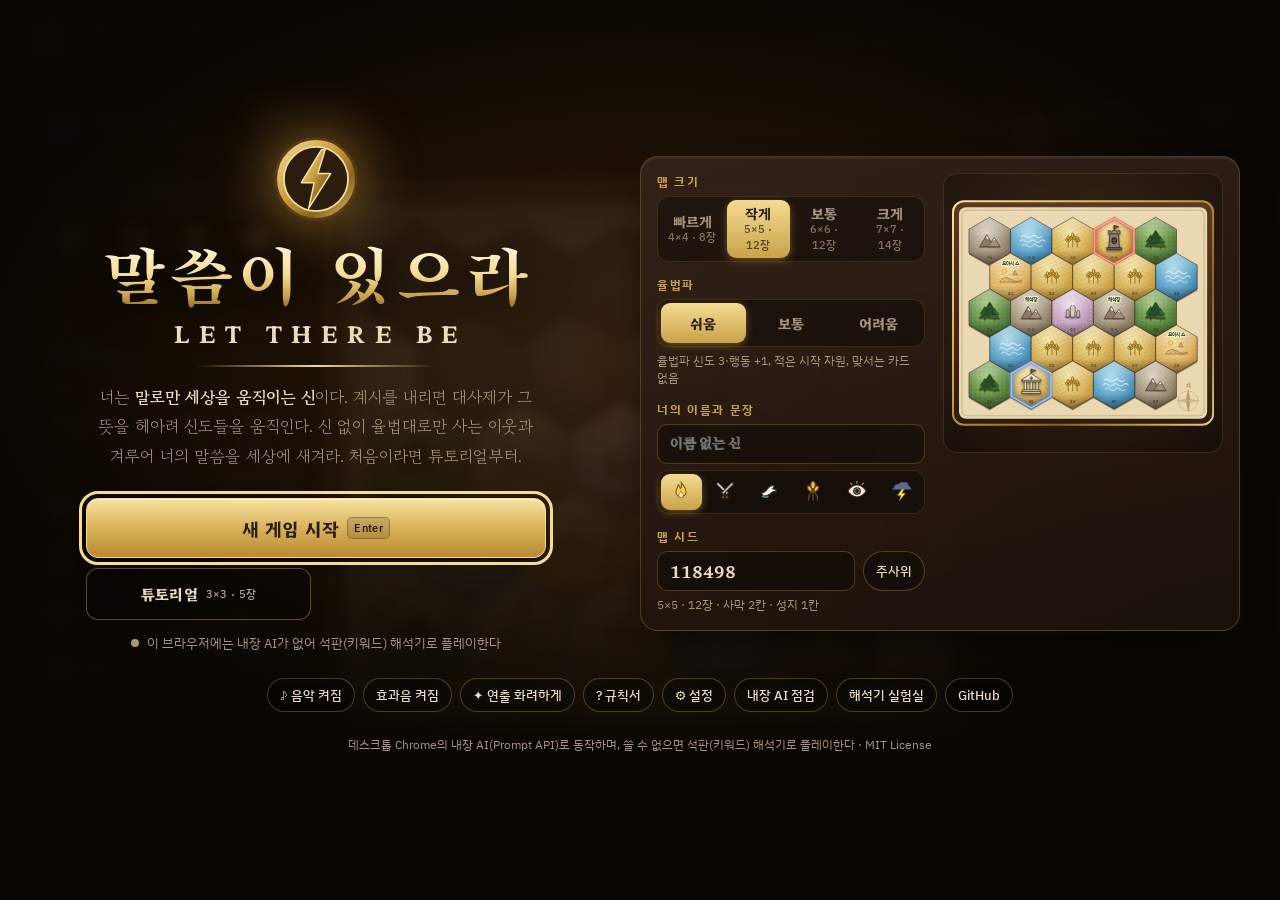
==== game/index.html @ 137001b3 "Round-27: the cathedral is a wager; threats read as threats - Crusade attacks +2 (round-20 A, C: the" ====
<!doctype html>
<html lang="ko">
<head>
<meta charset="utf-8">
<meta name="viewport" content="width=device-width, initial-scale=1">
<title>말씀이 있으라 — Let There Be</title>
<meta name="description" content="말로만 세상을 움직이는 신. Chrome 내장 AI가 계시를 해석하는 보드게임풍 전략 게임.">
<link rel="preconnect" href="https://fonts.googleapis.com">
<link rel="preconnect" href="https://fonts.gstatic.com" crossorigin>
<link href="https://fonts.googleapis.com/css2?family=Song+Myung&family=Hahmlet:wght@400;500;600;700;800&family=Gowun+Batang:wght@400;700&family=IBM+Plex+Sans+KR:wght@400;500;600&display=swap" rel="stylesheet">
<link rel="icon" href="../favicon.svg" type="image/svg+xml">
<link rel="stylesheet" href="style.css?v=202610022016">
<!-- 배포 후 브라우저가 옛 모듈을 쓰지 않도록 버전을 붙인다 (올릴 때 v를 바꾼다) -->
<script type="importmap">
{
  "imports": {
    "../js/game/art.js": "../js/game/art.js?v=202610022016",
    "../js/game/board.js": "../js/game/board.js?v=202610022016",
    "../js/game/chronicle.js": "../js/game/chronicle.js?v=202610022016",
    "../js/game/data.js": "../js/game/data.js?v=202610022016",
    "../js/game/engine.js": "../js/game/engine.js?v=202610022016",
    "../js/game/fx.js": "../js/game/fx.js?v=202610022016",
    "../js/game/i18n.js": "../js/game/i18n.js?v=202610022016",
    "../js/game/i18n/ko.js": "../js/game/i18n/ko.js?v=202610022016",
    "../js/game/i18n/ko/data.js": "../js/game/i18n/ko/data.js?v=202610022016",
    "../js/game/i18n/ko/engine.js": "../js/game/i18n/ko/engine.js?v=202610022016",
    "../js/game/i18n/ko/grammar.js": "../js/game/i18n/ko/grammar.js?v=202610022016",
    "../js/game/i18n/ko/interp.js": "../js/game/i18n/ko/interp.js?v=202610022016",
    "../js/game/i18n/ko/shell.js": "../js/game/i18n/ko/shell.js?v=202610022016",
    "../js/game/i18n/ko/story.js": "../js/game/i18n/ko/story.js?v=202610022016",
    "../js/game/i18n/ko/ui.js": "../js/game/i18n/ko/ui.js?v=202610022016",
    "../js/game/interpreter.js": "../js/game/interpreter.js?v=202610022016",
    "../js/game/lore.js": "../js/game/lore.js?v=202610022016",
    "../js/game/main.js": "../js/game/main.js?v=202610022016",
    "../js/game/mapgen.js": "../js/game/mapgen.js?v=202610022016",
    "../js/game/meta.js": "../js/game/meta.js?v=202610022016",
    "../js/game/sound.js": "../js/game/sound.js?v=202610022016",
    "../js/game/tutorial.js": "../js/game/tutorial.js?v=202610022016",
    "../js/llm.js": "../js/llm.js?v=202610022016"
  }
}
</script>

</head>
<body>
<canvas id="ambient" aria-hidden="true"></canvas>
<div class="vignette" aria-hidden="true"></div>

<div class="app">
  <header class="topbar">
    <div class="brand">
      <svg class="sigil" aria-hidden="true"><use href="#sigil"/></svg>
      <div>
        <h1 data-i18n="ui.html.brand"></h1>
        <p id="subtitle" data-i18n="ui.html.subtitle"></p>
      </div>
    </div>
    <nav class="track" id="track" data-i18n-aria="ui.html.trackAria"></nav>
    <div class="tools">
      <button class="chip" id="ai" type="button"><span class="dot"></span><span class="label" data-i18n="ui.html.aiLabel"></span> <b></b></button>
      <button class="chip icon-only" id="music" type="button" data-i18n-title="ui.html.musicTip"></button>
      <button class="chip icon-only" id="sound" type="button" data-i18n-title="ui.html.soundTip"></button>
      <button class="chip icon-only" id="motion" type="button" data-i18n-title="ui.html.motionTip"></button>
      <button class="chip" id="openChron" type="button"><svg class="u" viewBox="0 0 24 24"><use href="#u-scroll"/></svg><span class="label" data-i18n="ui.html.chron"></span></button>
      <button class="chip icon-only" id="rules" type="button" data-i18n-title="ui.html.rules" data-i18n-aria="ui.html.rules">?</button>
      <button class="chip icon-only" id="settings" type="button" data-i18n-title="ui.html.settings" data-i18n-aria="ui.html.settings">⚙</button>
      <button class="chip icon-only" id="home" type="button" data-i18n-title="ui.html.homeTip"><svg class="u" viewBox="0 0 24 24"><use href="#u-home"/></svg></button>
    </div>
  </header>

  <main class="table">
    <aside class="mat mat-player" id="matPlayer" data-i18n-aria="ui.html.matPlayer"></aside>
    <section class="board-area">
      <div class="board-frame" id="boardFrame">
        <svg id="board" role="img" data-i18n-aria="ui.html.board"></svg>
        <div class="cloud-shadows" aria-hidden="true"><i></i><i></i><i></i></div>
      </div>
    </section>
    <div class="side-col">
      <aside class="mat mat-enemy" id="matEnemy" data-i18n-aria="ui.html.matEnemy"></aside>
      <div class="law-slot" id="law" data-i18n-aria="ui.html.law"></div>
      <div class="season" id="season" data-i18n-aria="ui.html.season"></div>
    </div>
  </main>

  <footer class="altar">
    <div class="altar-inner" id="altar"></div>
  </footer>
</div>

<aside class="drawer" id="chronicle" data-i18n-aria="ui.html.chron">
  <h2><span data-i18n="ui.html.chron"></span> <button class="btn-ghost" id="closeChron" type="button" style="height:34px;color:var(--ink);border-color:rgba(124,89,27,.5)" data-i18n="ui.close"></button></h2>
  <div class="chron" id="chronBody"></div>
</aside>
<div id="stage" aria-hidden="true"></div>
<div class="tile-tip" id="tileTip" role="tooltip"></div>
<div id="sr" class="sr-only" aria-live="polite"></div>

<!-- 메인 화면: 시작 버튼을 누르는 순간 오디오를 열고 제1장으로 들어간다 -->
<section class="main-screen" id="mainScreen" data-i18n-aria="ui.html.mainScreen">
  <div class="ms-inner">
    <div class="ms-hero">
      <svg class="ms-sigil" aria-hidden="true"><use href="#sigil"/></svg>
      <h1 class="ms-title" data-i18n="ui.html.brand"></h1>
      <div class="ms-sub" data-i18n="ui.html.msSub"></div>
      <div class="ms-rule"></div>
      <p class="ms-lede" data-i18n-html="ui.html.lede"></p>
    </div>
    <div class="ms-setup">
      <div class="ms-options">
        <div class="ms-field">
          <span class="ms-label" data-i18n="ui.html.mapSize"></span>
          <div class="seg" id="optSize">
            <button type="button" data-v="4" data-i18n-html="ui.html.size4"></button>
            <button type="button" data-v="5" data-i18n-html="ui.html.size5"></button>
            <button type="button" data-v="6" data-i18n-html="ui.html.size6"></button>
            <button type="button" data-v="7" data-i18n-html="ui.html.size7"></button>
          </div>
        </div>
        <div class="ms-field">
          <span class="ms-label" data-i18n="ui.html.enemy"></span>
          <div class="seg" id="optDiff">
            <button type="button" data-v="easy" data-i18n="ui.html.easy"></button>
            <button type="button" data-v="normal" data-i18n="ui.html.normal"></button>
            <button type="button" data-v="hard" data-i18n="ui.html.hard"></button>
          </div>
          <small class="ms-hint" id="diffHint"></small>
          <div class="seg asc" id="optAsc" hidden></div>
        </div>
        <div class="ms-field" id="blessField" hidden>
          <span class="ms-label" data-i18n="ui.html.blessing"></span>
          <div class="seg blessings" id="optBless"></div>
          <small class="ms-hint" id="blessHint"></small>
        </div>
        <div class="ms-field">
          <span class="ms-label" data-i18n="ui.html.godName"></span>
          <div class="seed-row">
            <input id="optGod" type="text" maxlength="8" data-i18n-placeholder="ui.html.godPlaceholder" data-i18n-aria="ui.html.godAria">
          </div>
          <div class="seg sigils" id="optSigil"></div>
        </div>
        <div class="ms-field">
          <span class="ms-label" data-i18n="ui.html.seed"></span>
          <div class="seed-row">
            <input id="optSeed" type="number" min="1" max="999999" inputmode="numeric" data-i18n-aria="ui.html.seed">
            <button class="chip" id="reseed" type="button" data-i18n-title="ui.html.reseedTip" data-i18n="ui.html.reseed"></button>
          </div>
          <small class="ms-hint" id="mapHint"></small>
        </div>
      </div>
      <div class="ms-preview"><svg id="mapPreview" role="img" data-i18n-aria="ui.html.mapPreview"></svg></div>
    </div>
    <div class="ms-buttons">
      <button class="btn-primary ms-start" id="startGame" type="button" data-i18n-html="ui.html.startGame"></button>
      <button class="btn-ghost ms-tutorial" id="startTutorial" type="button" data-i18n-html="ui.html.tutorial"></button>
      <button class="btn-ghost ms-daily" id="startDaily" type="button" hidden><span data-i18n="ui.html.daily"></span> <small id="dailyHint"></small></button>
      <button class="btn-ghost ms-daily" id="openTrials" type="button" hidden><span data-i18n="ui.html.trials"></span> <small id="trialHint"></small></button>
    </div>
    <div class="ms-awe" id="msAwe" hidden></div>
    <div class="ms-status" id="msStatus"><span class="dot off"></span><span data-i18n="ui.html.waking"></span></div>
    <div class="ms-links">
      <button class="chip" id="msMusic" type="button"></button>
      <button class="chip" id="msSound" type="button"></button>
      <button class="chip" id="msMotion" type="button"></button>
      <button class="chip" id="msRules" type="button" data-i18n="ui.html.msRules"></button>
      <button class="chip" id="msSettings" type="button" data-i18n="ui.html.msSettings"></button>
      <button class="chip" id="msLibrary" type="button" hidden data-i18n="ui.html.library"></button>
      <button class="chip" id="msBible" type="button" hidden data-i18n="ui.html.bible"></button>
      <a class="chip" href="../check.html" data-i18n="ui.html.check"></a>
      <a class="chip" href="../lab/interpret.html" data-i18n="ui.html.lab"></a>
      <a class="chip" href="https://github.com/wisebear-KOR/GSG_Project">GitHub</a>
    </div>
    <p class="ms-foot" data-i18n="ui.html.foot"></p>
  </div>
</section>

<script type="module" src="../js/game/main.js?v=202610022016"></script>
</body>
</html>
---- game/style.css ----
/* 계시록 — 촛불 아래 테이블 위의 채색 필사본 */
:root {
  --table: #120b06; --table-2: #1f140b; --wood: #3a2515; --wood-2: #24170c;
  --parchment: #f0e3c3; --parchment-2: #e5d3a8; --parchment-edge: #c4a86f;
  --ink: #2a1c0f; --ink-soft: #5d4731; --ink-faint: #8a7152;
  --gold: #c9a24a; --gold-hi: #f4dc92; --gold-lo: #7c591b;
  --player: #3d6fb6; --player-hi: #9cc0ff; --player-lo: #1f3f73;
  --enemy: #b3392a; --enemy-hi: #ff9f8e; --enemy-lo: #651a11;
  --on-table: #eadcbf; --on-table-dim: #a8957a;
  --ok: #5aa468; --bad: #d0493a;
  --r: 14px;
  --shadow-lg: 0 18px 40px -12px rgba(0, 0, 0, .75), 0 2px 0 rgba(255, 230, 180, .06) inset;
  --shadow-md: 0 8px 20px -8px rgba(0, 0, 0, .7);
  --font-title: "Song Myung", "Hahmlet", serif;      /* 로고·장 제목·승패 */
  --font-display: "Hahmlet", "Gowun Batang", serif;   /* 헤딩·숫자·버튼 */
  --font-body: "Gowun Batang", serif;                 /* 서사 본문 */
  --font-ui: "IBM Plex Sans KR", system-ui, sans-serif;
  color-scheme: dark;
}
* { box-sizing: border-box; }
html, body { margin: 0; min-height: 100%; }
body {
  background: var(--table);
  background-image:
    radial-gradient(ellipse 80% 60% at 50% 38%, rgba(255, 170, 80, .16), transparent 70%),
    repeating-linear-gradient(90deg, rgba(255, 255, 255, .012) 0 2px, transparent 2px 9px),
    repeating-linear-gradient(90deg, rgba(0, 0, 0, .18) 0 1px, transparent 1px 140px),
    linear-gradient(180deg, #1a100a, #0d0804);
  color: var(--on-table); font: 15px/1.55 var(--font-ui); overflow-x: hidden;
  word-break: keep-all; overflow-wrap: break-word; /* 한국어는 어절 단위로 줄을 바꾼다 */
}
#ambient { position: fixed; inset: 0; width: 100vw; height: 100vh; pointer-events: none; z-index: 0; }
.vignette { position: fixed; inset: 0; pointer-events: none; z-index: 1;
  background: radial-gradient(ellipse 75% 70% at 50% 42%, transparent 55%, rgba(0, 0, 0, .7));
  animation: candle 5s ease-in-out infinite alternate; }
@keyframes candle { 0% { opacity: .92; } 40% { opacity: 1; } 55% { opacity: .9; } 100% { opacity: .97; } }
#stage { position: fixed; inset: 0; pointer-events: none; z-index: 60; }
.app { position: relative; z-index: 2; min-height: 100vh; display: grid; grid-template-rows: auto 1fr auto; }
button { font-family: var(--font-ui); }
svg.ico { width: 1.25em; height: 1.25em; vertical-align: -0.25em; }

/* ---------- 상단 ---------- */
.topbar { display: grid; grid-template-columns: auto 1fr auto; align-items: center; gap: 24px;
  padding: 14px 28px 6px; max-width: 1520px; width: 100%; margin: 0 auto; }
.brand { display: flex; align-items: center; gap: 12px; }
.brand .sigil { width: 44px; height: 44px; filter: drop-shadow(0 0 10px rgba(255, 190, 80, .45)); }
.brand h1 { margin: 0; font: 400 30px/1 var(--font-title); letter-spacing: .1em;
  background: linear-gradient(180deg, var(--gold-hi), var(--gold) 60%, var(--gold-lo)); -webkit-background-clip: text; background-clip: text; color: transparent; }
.brand p { margin: 3px 0 0; font: 13px var(--font-body); color: var(--on-table-dim); letter-spacing: .04em; }

.track { justify-self: center; display: flex; align-items: center; gap: 0; position: relative; }
.track .node { width: 26px; height: 26px; border-radius: 50%; display: grid; place-items: center; font: 600 12px var(--font-display);
  color: var(--on-table-dim); border: 1.5px solid rgba(201, 162, 74, .35); background: rgba(0, 0, 0, .25); position: relative; transition: all .5s; }
.track .link { width: 18px; height: 2px; background: rgba(201, 162, 74, .25); }
.track .node.done { background: rgba(201, 162, 74, .22); color: var(--gold); border-color: rgba(201, 162, 74, .6); }
.track .node.now { width: 38px; height: 38px; font: 700 17px var(--font-display); color: var(--ink);
  background: radial-gradient(circle at 35% 30%, var(--gold-hi), var(--gold) 55%, var(--gold-lo)); border: 2px solid var(--gold-hi);
  box-shadow: 0 0 0 4px rgba(244, 220, 146, .12), 0 0 22px rgba(255, 190, 80, .6); }
.track .node.now::after { content: ""; position: absolute; inset: -7px; border-radius: 50%; border: 1px solid rgba(244, 220, 146, .5);
  animation: nowPulse 2.2s ease-out infinite; }
@keyframes nowPulse { from { transform: scale(.85); opacity: 1; } to { transform: scale(1.35); opacity: 0; } }
.track .first { position: absolute; top: 44px; left: 0; font: 13px var(--font-body); color: var(--on-table-dim); white-space: nowrap; transform: translateX(-50%); transition: left .6s; }

.tools { display: flex; gap: 8px; align-items: center; }
.chip { display: inline-flex; align-items: center; gap: 6px; height: 34px; padding: 0 12px; border-radius: 999px;
  border: 1px solid rgba(201, 162, 74, .35); background: rgba(0, 0, 0, .3); color: var(--on-table); font: 500 13px var(--font-ui);
  cursor: pointer; transition: border-color .2s, background .2s, transform .15s; text-decoration: none; }
.chip:hover { border-color: var(--gold); background: rgba(201, 162, 74, .12); }
.chip:active { transform: translateY(1px); }
.chip .dot { width: 8px; height: 8px; border-radius: 50%; background: var(--ok); box-shadow: 0 0 8px var(--ok); }
.chip .dot.off { background: var(--on-table-dim); box-shadow: none; }
.chip.icon-only { width: 34px; padding: 0; justify-content: center; }

/* ---------- 테이블 ---------- */
.table { display: grid; grid-template-columns: 272px minmax(0, 1fr) 256px; gap: 26px; padding: 14px 28px 20px;
  max-width: 1520px; width: 100%; margin: 0 auto; align-items: start; }
.board-area { position: relative; width: 100%; max-width: calc((100vh - 300px) * 1.16); min-width: min(100%, 460px); justify-self: center; }
.board-frame { position: relative; border-radius: 26px; filter: drop-shadow(0 30px 40px rgba(0, 0, 0, .7)); }
#board { width: 100%; height: auto; display: block; }
.board-fx { position: absolute; inset: 0; pointer-events: none; }

/* 보드 SVG */
.parchment { fill: #ecdcb6; }
.rose-n { font: 700 11px var(--font-display); fill: #8a6420; text-anchor: middle; opacity: .7; }
.hex-base { fill: #3b2a18; opacity: .55; }
.hex-edge { fill: none; stroke: #2a1c0f; stroke-width: 1.4; stroke-opacity: .7; }
.tile { cursor: default; }
.tile .hex, .tile .glyph { transition: filter .25s; }
.tile:hover .hex { filter: brightness(1.12) saturate(1.1); }
.tile:hover .glyph { filter: brightness(1.08); }
.own-line { fill: none; stroke-width: 3; stroke-linejoin: round; }
.own-player { stroke: var(--player); filter: drop-shadow(0 0 3px rgba(61, 111, 182, .8)); }
.own-enemy { stroke: var(--enemy); filter: drop-shadow(0 0 3px rgba(179, 57, 42, .8)); }
.wall-ring { fill: none; stroke: #8f877b; stroke-width: 6; stroke-dasharray: 7 3; stroke-linejoin: round;
  filter: drop-shadow(0 1.5px 0 #2a1c0f); }
.coord { font: 600 9px var(--font-ui); fill: #2a1c0f; fill-opacity: .45; text-anchor: middle; pointer-events: none; letter-spacing: .05em; }
.tile-fog .coord { fill-opacity: .3; }
.tile-fog .hex-bevel { opacity: .35; }
.tile-fog .hex-edge { stroke-opacity: .35; stroke-dasharray: 3 3; }
.side-col .mat { max-height: none; }
.side-col { gap: 12px; }
.tile-river .waves path { stroke-dasharray: 10 6; animation: waves 3.6s linear infinite; }
@keyframes waves { to { stroke-dashoffset: -32; } }
.fog-glyph { animation: fogDrift 7s ease-in-out infinite alternate; transform-box: fill-box; transform-origin: center; }
@keyframes fogDrift { from { transform: translateX(-3px); opacity: .85; } to { transform: translateX(3px); opacity: 1; } }
.holy-spark { animation: twinkle 2.4s ease-in-out infinite; transform-box: fill-box; transform-origin: center; }
@keyframes twinkle { 0%, 100% { opacity: .4; transform: scale(.7); } 50% { opacity: 1; transform: scale(1.2); } }
.hl-ring { fill: none; stroke: var(--gold-hi); stroke-width: 3; filter: drop-shadow(0 0 6px rgba(255, 210, 110, .9));
  animation: hlPulse 1.4s ease-in-out infinite alternate; }
@keyframes hlPulse { from { stroke-opacity: .45; } to { stroke-opacity: 1; } }
.sel-ring { fill: rgba(255, 230, 120, .12); stroke: #fff2a8; stroke-width: 3; stroke-dasharray: 8 6; animation: march .8s linear infinite; }
@keyframes march { to { stroke-dashoffset: -28; } }
.tile.selectable { cursor: crosshair; }
.meeple-body { stroke: rgba(0, 0, 0, .55); stroke-width: 1.1; filter: drop-shadow(0 2px 1.5px rgba(0, 0, 0, .5)); }
.meeple-shadow { fill: #000; opacity: .35; }
.meeple.dim { opacity: .5; }
.meeple-badge { fill: #f7ecd3; stroke: #2a1c0f; stroke-width: 1.2; }
.meeple-num { font: 800 9.5px var(--font-ui); fill: #2a1c0f; text-anchor: middle; }
.meeple.drop { animation: meepleDrop .6s cubic-bezier(.34, 1.56, .64, 1) both; }
@keyframes meepleDrop { from { transform: translateY(-60px); opacity: 0; } 60% { opacity: 1; } to { transform: none; opacity: 1; } }
.thinking .tiles { animation: thinkPulse 1.8s ease-in-out infinite alternate; }
@keyframes thinkPulse { from { filter: brightness(1); } to { filter: brightness(1.1) sepia(.3); } }

/* 사건 카드 (보드 위에 놓인 카드) */
.side-col { display: grid; gap: 16px; align-content: start; }
.season { perspective: 900px; padding: 0 10px; }

/* ---------- 카드 공통 ---------- */
.card { position: relative; border-radius: 12px; transform-style: preserve-3d; }
.card .face { border-radius: 12px; padding: 12px 13px 13px; backface-visibility: hidden; }
.card-parch { background: linear-gradient(160deg, #f6ead0, #e6d3a6); color: var(--ink);
  box-shadow: 0 10px 22px -8px rgba(0, 0, 0, .8), inset 0 0 0 1px rgba(124, 89, 27, .5), inset 0 0 0 5px #f3e6c8, inset 0 0 0 6px rgba(124, 89, 27, .35); }
.card .kind { font: 600 11.5px var(--font-ui); letter-spacing: .1em; color: var(--ink-faint); text-transform: uppercase; }
.card .title { font: 700 20px/1.2 var(--font-display); margin: 4px 0 6px; display: flex; align-items: center; gap: 8px; }
.card .title svg { width: 30px; height: 30px; flex: none; }
.card .body { font: 14px/1.55 var(--font-body); color: var(--ink-soft); }
.card .rule { margin-top: 8px; padding-top: 7px; border-top: 1px dashed rgba(124, 89, 27, .45); font: 600 13px var(--font-ui); color: var(--ink); }
.card.flip { animation: cardFlip .9s cubic-bezier(.34, 1.3, .64, 1) both; }
@keyframes cardFlip { from { transform: rotateY(180deg) translateY(-30px) scale(.9); } to { transform: rotateY(0) translateY(0) scale(1); } }
.card.deal { animation: cardDeal .8s cubic-bezier(.16, 1, .3, 1) both; }
@keyframes cardDeal { from { transform: translate(-60px, -80px) rotate(-18deg) scale(.8); opacity: 0; } to { transform: rotate(-3deg); opacity: 1; } }


/* ---------- 매트 ---------- */
.mat { position: relative; border-radius: 18px; padding: 16px 16px 18px; max-height: calc(100vh - 290px); overflow-y: auto; scrollbar-width: thin; scrollbar-color: rgba(201,162,74,.4) transparent;
  background: linear-gradient(170deg, #34231a, #20150d 70%); box-shadow: var(--shadow-lg);
  border: 1px solid rgba(201, 162, 74, .28); }
.mat::before { content: ""; position: absolute; inset: 6px; border-radius: 13px; border: 1px dashed rgba(201, 162, 74, .28); pointer-events: none; }
.mat-head { display: flex; align-items: center; gap: 10px; margin-bottom: 12px; }
.mat-head .crest { width: 40px; height: 40px; border-radius: 50%; display: grid; place-items: center; flex: none;
  box-shadow: inset 0 0 0 2px rgba(255, 255, 255, .15), 0 4px 10px rgba(0, 0, 0, .5); }
.mat-player .crest { background: radial-gradient(circle at 35% 30%, var(--player-hi), var(--player) 55%, var(--player-lo)); }
.mat-enemy .crest { background: radial-gradient(circle at 35% 30%, var(--enemy-hi), var(--enemy) 55%, var(--enemy-lo)); }
.mat-head .crest svg { width: 26px; height: 26px; }
.mat-head h2 { margin: 0; font: 700 20px/1.1 var(--font-display); letter-spacing: .04em; }
.mat-head small { display: block; font: 13px var(--font-body); color: var(--on-table-dim); margin-top: 3px; }
.mat-head .score { margin-left: auto; text-align: right; font: 700 28px/1 var(--font-display); color: var(--gold-hi); }
.mat-head .score small { font: 500 12px var(--font-ui); letter-spacing: .04em; color: var(--on-table-dim); }

.res-grid { display: grid; grid-template-columns: 1fr 1fr; gap: 8px; }
.res { display: flex; align-items: center; gap: 9px; padding: 7px 9px; border-radius: 12px; background: rgba(0, 0, 0, .28);
  border: 1px solid rgba(201, 162, 74, .14); }
.coin { width: 34px; height: 34px; border-radius: 50%; display: grid; place-items: center; flex: none;
  background: radial-gradient(circle at 35% 30%, #fbf1d8, #e3cf9f 60%, #b99a5a); box-shadow: inset 0 0 0 2px #8a6420, inset 0 0 0 4px #f4e6c4, 0 3px 6px rgba(0, 0, 0, .5); }
.coin svg { width: 22px; height: 22px; }
.res .n { font: 700 25px/1 var(--font-display); font-variant-numeric: tabular-nums; }
.res .l { font: 500 12px var(--font-ui); color: var(--on-table-dim); }
.res-grid.compact { grid-template-columns: repeat(4, 1fr); gap: 5px; }
.res-grid.compact .res { flex-direction: column; gap: 3px; padding: 6px 2px; text-align: center; }
.res-grid.compact .coin { width: 28px; height: 28px; } .res-grid.compact .coin svg { width: 18px; height: 18px; }
.res-grid.compact .n { font-size: 17px; } .res-grid.compact .l { display: none; }
.bump-up { animation: bumpUp .7s ease-out; } .bump-down { animation: bumpDown .7s ease-out; }
@keyframes bumpUp { 30% { transform: scale(1.35); color: #9be29b; text-shadow: 0 0 12px rgba(155, 226, 155, .7); } }
@keyframes bumpDown { 30% { transform: scale(1.35); color: #ff8a7a; text-shadow: 0 0 12px rgba(255, 138, 122, .7); } }
.n { display: inline-block; }

.section-label { font: 600 12px var(--font-ui); letter-spacing: .08em; color: #c9b692; margin: 14px 2px 7px; display: flex; justify-content: space-between; }
.meeples { display: flex; flex-wrap: wrap; gap: 3px; }
.meeples svg { width: 24px; height: 26px; filter: drop-shadow(0 2px 1px rgba(0, 0, 0, .6)); }
.meeples .empty { opacity: .25; }
.meeples .gone { animation: gone .6s ease-in both; }
@keyframes gone { to { transform: translateY(10px) scale(.4); opacity: 0; } }
.stats { display: grid; grid-template-columns: repeat(2, 1fr); gap: 6px; }
.stat { display: flex; align-items: center; gap: 7px; font: 500 13.5px var(--font-ui); color: var(--on-table); padding: 5px 8px; border-radius: 9px; background: rgba(0, 0, 0, .2); }
.stat svg { width: 18px; height: 18px; flex: none; }
.stat b { margin-left: auto; font: 700 18px var(--font-display); }
.hearts { display: inline-flex; gap: 2px; margin-left: auto; }
.hearts svg { width: 15px; height: 15px; }
.hearts .lost { opacity: .2; filter: grayscale(1); }

/* 교리 */
.doctrine { display: grid; gap: 5px; }
.dtrack { display: grid; grid-template-columns: 30px 1fr; gap: 4px 9px; align-items: center; }
.dtrack .medal { width: 30px; height: 30px; border-radius: 50%; display: grid; place-items: center;
  background: radial-gradient(circle at 35% 30%, #fbf1d8, #d8c08a 65%, #9b7b3c); box-shadow: inset 0 0 0 1.5px #7c591b, 0 2px 4px rgba(0, 0, 0, .5); }
.dtrack .medal svg { width: 19px; height: 19px; }
.dtrack .row { display: flex; align-items: center; gap: 4px; }
.dtrack .nm { font: 700 14px var(--font-display); width: 34px; }
.gem { width: 15px; height: 15px; transform: rotate(45deg); border-radius: 3px; border: 1.5px solid rgba(201, 162, 74, .45); background: rgba(0, 0, 0, .3); position: relative; }
.gem.perk::after { content: ""; position: absolute; inset: 3px; border-radius: 1px; border: 1px solid rgba(244, 220, 146, .6); }
.gem.on { background: linear-gradient(135deg, var(--gold-hi), var(--gold) 55%, var(--gold-lo)); border-color: var(--gold-hi); box-shadow: 0 0 8px rgba(255, 200, 90, .5); }
.gem.new { animation: gemIn 1s cubic-bezier(.34, 1.56, .64, 1); }
@keyframes gemIn { 0% { transform: rotate(45deg) scale(0); box-shadow: 0 0 0 0 rgba(255, 220, 120, 1); } 60% { transform: rotate(45deg) scale(1.5); box-shadow: 0 0 0 12px rgba(255, 220, 120, 0); } }
.dtrack .perk-text { grid-column: 2; font: 12px var(--font-ui); color: var(--on-table-dim); margin-top: -2px; }
.dtrack .perk-text b { color: var(--gold-hi); font-weight: 600; }

/* 율법 카드 자리 */
.law-slot { perspective: 900px; padding: 0 10px; }

.law-back { height: 96px; border-radius: 12px; display: grid; place-items: center; text-align: center;
  background: repeating-linear-gradient(45deg, #3c3129 0 6px, #342a23 6px 12px); border: 1px solid #5b4b3d;
  box-shadow: inset 0 0 0 5px #2a211b, inset 0 0 0 6px #6d5a48, var(--shadow-md); color: #b8a58c; font: 12px var(--font-body); }
.law-back svg { width: 38px; height: 38px; opacity: .8; display: block; margin: 0 auto 6px; }
.card-stone { background: linear-gradient(165deg, #6f665d, #4d453e); color: #f3eadb;
  box-shadow: 0 10px 22px -8px rgba(0, 0, 0, .8), inset 0 0 0 1px #2a211b, inset 0 0 0 5px #5c534a, inset 0 0 0 6px rgba(255, 159, 142, .5); }
.card-stone .kind { color: #e2b3a8; } .card-stone .body { color: #e8ddcc; }
.card-stone .rule { color: #fff; border-top-color: rgba(255, 255, 255, .25); }

/* ---------- 제단 (하단) ---------- */
.altar { position: sticky; bottom: 0; z-index: 10; padding: 0 20px 14px; }
.altar-inner { max-width: 1520px; margin: 0 auto; display: grid; grid-template-columns: 300px minmax(0, 1fr) 240px; gap: 20px; align-items: end;
  padding: 16px 20px; border-radius: 22px 22px 16px 16px; position: relative;
  background: linear-gradient(180deg, rgba(58, 37, 21, .96), rgba(26, 16, 8, .98)); border: 1px solid rgba(201, 162, 74, .35);
  box-shadow: 0 -18px 40px -10px rgba(0, 0, 0, .8), inset 0 1px 0 rgba(244, 220, 146, .25); }
.altar-inner::before { content: ""; position: absolute; left: 30px; right: 30px; top: -1px; height: 2px;
  background: linear-gradient(90deg, transparent, var(--gold-hi), transparent); opacity: .6; }

/* 기적 카드 */
.hand { display: flex; justify-content: center; align-items: flex-end; height: 132px; padding-left: 10px; }
.mcard { width: 92px; height: 128px; margin-left: -16px; border-radius: 10px; position: relative; cursor: pointer; border: none; padding: 0;
  background: linear-gradient(160deg, #2e3b5c, #172036); color: #f3e9d2; text-align: center;
  box-shadow: 0 10px 18px -6px rgba(0, 0, 0, .8), inset 0 0 0 1px #0c1120, inset 0 0 0 4px #25304c, inset 0 0 0 5px rgba(244, 220, 146, .55);
  transform-origin: 50% 120%; transition: transform .3s cubic-bezier(.34, 1.56, .64, 1), box-shadow .3s, filter .3s; }
.mcard:nth-child(1) { transform: rotate(-9deg) translateY(8px); } .mcard:nth-child(2) { transform: rotate(0) translateY(0); z-index: 1; } .mcard:nth-child(3) { transform: rotate(9deg) translateY(8px); }
.mcard:hover:not(:disabled), .mcard.on { transform: perspective(600px) rotateX(var(--rx, 0deg)) rotateY(var(--ry, 0deg)) translateY(-24px) scale(1.1); z-index: 5;
  box-shadow: 0 22px 30px -8px rgba(0, 0, 0, .9), inset 0 0 0 1px #0c1120, inset 0 0 0 4px #25304c, inset 0 0 0 5px var(--gold-hi), 0 0 24px rgba(255, 210, 110, .5); }
.mcard:disabled { filter: grayscale(.8) brightness(.55); cursor: not-allowed; }
.mcard .cost { position: absolute; top: 6px; left: 6px; width: 24px; height: 24px; border-radius: 50%; display: grid; place-items: center;
  font: 800 13px var(--font-display); color: var(--ink); background: radial-gradient(circle at 35% 30%, #fff3c4, #ffcf5a 60%, #b3801e); box-shadow: 0 2px 4px rgba(0, 0, 0, .5); }
.mcard .art { width: 54px; height: 54px; margin: 22px auto 4px; display: block; filter: drop-shadow(0 0 10px rgba(255, 220, 140, .35)); }
.mcard .nm { font: 700 16px var(--font-display); letter-spacing: .06em; }
.mcard .tip { position: absolute; bottom: calc(100% + 30px); left: 50%; width: 200px; transform: translateX(-50%); padding: 9px 11px; border-radius: 10px;
  background: #f4e8cc; color: var(--ink); font: 12.5px/1.45 var(--font-body); text-align: left; box-shadow: var(--shadow-md);
  opacity: 0; pointer-events: none; transition: opacity .2s; }
.mcard:hover .tip { opacity: 1; }

/* 두루마리 */
.scroll { position: relative; height: 148px; overflow-y: auto; scrollbar-width: thin; scrollbar-color: rgba(124,89,27,.4) transparent; padding: 14px 30px 12px; border-radius: 6px; color: var(--ink);
  background: linear-gradient(180deg, #f5e9cd, #eadab1 60%, #e1cc9c); box-shadow: inset 0 0 30px rgba(124, 89, 27, .25), 0 12px 24px -10px rgba(0, 0, 0, .8); }
.scroll-wrap { position: relative; }
.scroll-wrap::before, .scroll-wrap::after { content: ""; position: absolute; top: -6px; bottom: -6px; width: 16px; border-radius: 8px; z-index: 1;
  background: linear-gradient(90deg, #8a6a3e, #d9bd84 35%, #f1dfb4 50%, #b8955c 75%, #6b4f2a); box-shadow: 0 4px 8px rgba(0, 0, 0, .5); }
.scroll-wrap::before { left: -8px; } .scroll-wrap::after { right: -8px; }
.scroll-head { display: flex; justify-content: space-between; align-items: baseline; gap: 12px; }
.scroll-head h3 { margin: 0; font: 700 18px var(--font-display); letter-spacing: .08em; color: var(--ink); }
.scroll-head small { font: 13px var(--font-ui); color: var(--ink-faint); }
.scroll textarea { width: 100%; resize: none; border: none; outline: none; background: transparent; color: #24170b; margin-top: 6px;
  font: 22px/1.45 var(--font-body); min-height: 64px; caret-color: #8a1c10;
  background-image: linear-gradient(transparent calc(100% - 1px), rgba(124, 89, 27, .25) 1px); background-size: 100% 1.45em; }
.scroll textarea::placeholder { color: rgba(93, 71, 49, .5); font-style: italic; }
.scroll .ink-meta { display: flex; justify-content: space-between; align-items: center; margin-top: 4px; font: 12px var(--font-ui); color: var(--ink-faint); }
.cost-pill { display: inline-flex; align-items: center; gap: 4px; padding: 2px 9px; border-radius: 999px; background: rgba(124, 89, 27, .12); color: var(--ink); font-weight: 600; }
.cost-pill.over { background: rgba(192, 57, 43, .15); color: #9b2618; }
.cost-pill svg { width: 15px; height: 15px; }
.notice { margin-top: 6px; font: 600 12.5px var(--font-ui); color: #9b2618; }

.quote { font: 21px/1.5 var(--font-body); color: #24170b; margin: 6px 0 8px; min-height: 1.5em; }
.quote::before { content: "“"; font: 800 44px/0 var(--font-display); color: var(--gold-lo); vertical-align: -.35em; margin-right: 4px; }
.typing::after { content: "▍"; color: #8a1c10; animation: caret .7s steps(1) infinite; margin-left: 2px; }
@keyframes caret { 50% { opacity: 0; } }
.orders { display: flex; flex-wrap: wrap; gap: 6px; }
.order { display: inline-flex; align-items: center; gap: 6px; padding: 5px 11px 5px 6px; border-radius: 999px; font: 500 13.5px var(--font-ui);
  background: rgba(255, 255, 255, .45); border: 1px solid rgba(124, 89, 27, .35); color: var(--ink); }
.order svg { width: 18px; height: 20px; }
.order .num { width: 18px; height: 18px; border-radius: 50%; display: grid; place-items: center; background: var(--player); color: #fff; font: 700 11px var(--font-ui); }
.order.auto { opacity: .62; border-style: dashed; }
.order.rest { opacity: .5; border-style: dotted; }
.next-season { flex-wrap: wrap; }
.next-season > span:first-child { display: inline-flex; align-items: center; gap: 6px; }
.next-law { flex-basis: 100%; font-size: 12px; color: var(--on-table-dim); }
.next-law:empty { display: none; }
.next-law-react { font-weight: 700; color: #e08a7a; }
.next-law.flip { animation: nextLawFlip .45s ease; }
@keyframes nextLawFlip { from { opacity: .2; transform: translateY(-3px); } to { opacity: 1; transform: none; } }
.order.bad { background: rgba(192, 57, 43, .08); border-color: rgba(192, 57, 43, .4); color: #7a2a20; }
.order.bad .t { text-decoration: line-through; }
.order .why { font: 600 11px var(--font-ui); padding: 1px 6px; border-radius: 6px; background: rgba(192, 57, 43, .15); }
.order.forbid { background: rgba(40, 20, 10, .08); border-color: rgba(40, 20, 10, .35); }
.appear { animation: appear .45s cubic-bezier(.16, 1, .3, 1) both; }
@keyframes appear { from { opacity: 0; transform: translateY(8px) scale(.96); } to { opacity: 1; transform: none; } }
.hint { margin-top: 8px; padding: 6px 10px; border-radius: 8px; background: rgba(201, 162, 74, .18); font: 13px var(--font-body); color: var(--ink); }

.thinking-box { display: flex; align-items: center; gap: 16px; padding: 10px 4px; }
.flame-svg { width: 46px; height: 60px; }
.flame-svg .fl { transform-origin: 50% 90%; animation: flicker 1.1s ease-in-out infinite alternate; }
@keyframes flicker { 0% { transform: scale(1, 1) skewX(0); } 33% { transform: scale(.94, 1.06) skewX(-3deg); } 66% { transform: scale(1.04, .96) skewX(2deg); } 100% { transform: scale(.98, 1.04) skewX(-1deg); } }
.thinking-box .t { font: 800 19px var(--font-display); }
.dots::after { content: ""; animation: dots 1.4s steps(4) infinite; }
@keyframes dots { 0% { content: ""; } 25% { content: "."; } 50% { content: ".."; } 75% { content: "..."; } }

.chron { padding-right: 6px; font: 15px/1.55 var(--font-body); }
.chron p { margin: 3px 0; padding-left: 14px; position: relative; }
.chron p::before { content: ""; position: absolute; left: 0; top: .6em; width: 7px; height: 7px; border-radius: 50%; background: var(--ink-faint); }
.chron p.player::before { background: var(--player); } .chron p.enemy::before { background: var(--enemy); }
.chron p.god { font-weight: 700; } .chron p.priest { font-style: italic; color: var(--ink-soft); }
.chron .dice { font: 600 11px var(--font-ui); color: var(--ink-faint); margin-left: 6px; }
.law-line { font: 12.5px var(--font-ui); color: var(--ink-faint); margin-bottom: 4px; }

/* 오른쪽 조작 */
.act { display: grid; gap: 10px; justify-items: stretch; align-self: center; }
.seal-btn { justify-self: center; width: 104px; height: 104px; border-radius: 50%; border: none; cursor: pointer; position: relative;
  background: radial-gradient(circle at 38% 32%, #e0624c, #a82a1c 55%, #6a150c); color: #ffe9c8;
  box-shadow: inset 0 0 0 5px rgba(0, 0, 0, .12), inset 0 0 0 7px rgba(255, 190, 160, .25), inset 0 -8px 16px rgba(0, 0, 0, .35), 0 10px 20px -6px rgba(0, 0, 0, .8), 0 0 0 0 rgba(255, 120, 80, .0);
  transition: transform .2s cubic-bezier(.34, 1.56, .64, 1), box-shadow .3s; display: grid; place-items: center; }
.seal-btn::before { content: ""; position: absolute; inset: -6px; border-radius: 47% 53% 50% 50% / 52% 48% 52% 48%;
  background: radial-gradient(circle at 40% 35%, #c23a28, #7c1a0f); z-index: -1; }
.seal-btn svg { width: 40px; height: 40px; filter: drop-shadow(0 1px 0 rgba(0, 0, 0, .5)) sepia(1) saturate(.5) brightness(1.4); }
.seal-btn span { position: absolute; bottom: 13px; left: 0; right: 0; font: 400 17px var(--font-title); letter-spacing: .3em; padding-left: .3em; }
.seal-btn:hover:not(:disabled) { transform: translateY(-3px) rotate(-4deg) scale(1.04); box-shadow: inset 0 0 0 5px rgba(0, 0, 0, .12), inset 0 0 0 7px rgba(255, 190, 160, .25), inset 0 -8px 16px rgba(0, 0, 0, .35), 0 16px 26px -6px rgba(0, 0, 0, .8), 0 0 30px 4px rgba(255, 120, 80, .35); }
.seal-btn:active:not(:disabled) { transform: scale(.94); }
.seal-btn:disabled { filter: grayscale(.7) brightness(.6); cursor: not-allowed; }
.btn-primary, .btn-ghost { height: 44px; padding: 0 18px; border-radius: 12px; font: 700 16px var(--font-display); cursor: pointer; letter-spacing: .02em;
  transition: transform .15s, filter .2s, box-shadow .2s; display: inline-flex; align-items: center; justify-content: center; gap: 8px; }
.btn-primary { border: 1px solid #f4dc92; color: #2a1c0f;
  background: linear-gradient(180deg, #f7e3a1, #d9b25a 50%, #b88a32); box-shadow: inset 0 1px 0 rgba(255, 255, 255, .6), 0 6px 14px -4px rgba(0, 0, 0, .7), 0 0 0 0 rgba(255, 210, 110, 0); }
.btn-primary:hover:not(:disabled) { filter: brightness(1.08); box-shadow: inset 0 1px 0 rgba(255, 255, 255, .6), 0 10px 20px -4px rgba(0, 0, 0, .8), 0 0 22px rgba(255, 210, 110, .45); transform: translateY(-1px); }
.btn-primary:active:not(:disabled) { transform: translateY(1px); }
.btn-ghost { background: rgba(0, 0, 0, .25); color: var(--on-table); border: 1px solid rgba(201, 162, 74, .45); }
.btn-ghost:hover:not(:disabled) { border-color: var(--gold-hi); color: var(--gold-hi); }
.btn-primary:disabled, .btn-ghost:disabled { opacity: .4; cursor: not-allowed; }
.btn-primary.big { height: 54px; font-size: 17px; }
.text-btn { background: none; border: none; color: var(--on-table-dim); font: 13px var(--font-ui); cursor: pointer; text-decoration: underline; text-underline-offset: 3px; justify-self: center; }
.text-btn:hover { color: var(--gold-hi); }

/* ---------- 연대기 서랍 ---------- */
.drawer { position: fixed; top: 0; right: 0; bottom: 0; width: min(420px, 92vw); z-index: 80; padding: 22px 22px 30px; overflow: auto;
  background: linear-gradient(180deg, #f3e6c8, #e6d3a8); color: var(--ink); box-shadow: -20px 0 50px rgba(0, 0, 0, .7);
  transform: translateX(105%); transition: transform .5s cubic-bezier(.16, 1, .3, 1); }
.drawer.open { transform: none; }
.drawer h2 { font: 800 22px var(--font-display); margin: 0 0 12px; display: flex; justify-content: space-between; align-items: center; }
.drawer .ch { font: 800 15px var(--font-display); color: var(--gold-lo); margin: 16px 0 6px; border-bottom: 1px solid rgba(124, 89, 27, .3); padding-bottom: 4px; }
.drawer .chron { max-height: none; }

/* ---------- 연출 요소 ---------- */
.float { font: 800 19px var(--font-display); text-anchor: middle; paint-order: stroke; stroke-width: 5px; stroke: rgba(30, 18, 5, .85); pointer-events: none; }
.float.good { fill: #ffe38a; } .float.bad { fill: #ff8f7f; } .float.info { fill: #fff8e8; font-size: 14px; }
.ring { fill: none; pointer-events: none; }
.bolt { fill: none; stroke: #fffbe0; stroke-linejoin: round; stroke-linecap: round; filter: drop-shadow(0 0 6px #fff27a) drop-shadow(0 0 16px #ffd000); pointer-events: none; }
.rise { filter: drop-shadow(0 0 10px rgba(255, 220, 130, .9)); pointer-events: none; }
.flash { position: fixed; inset: 0; pointer-events: none; }
.raindrop { position: fixed; width: 1.6px; height: 22px; background: linear-gradient(transparent, rgba(170, 215, 255, .95)); border-radius: 2px; }
.spark { position: fixed; width: 6px; height: 6px; border-radius: 50%; box-shadow: 0 0 10px 2px rgba(255, 210, 110, .8); }
.dust { position: fixed; width: 12px; height: 12px; border-radius: 50%; background: radial-gradient(circle, rgba(170, 140, 100, .7), transparent 70%); }
.token { position: fixed; width: 36px; height: 36px; border-radius: 50%; display: grid; place-items: center; z-index: 70;
  background: radial-gradient(circle at 35% 30%, #fff8e2, #ecd8a6 60%, #b99a5a); box-shadow: inset 0 0 0 2px #8a6420, 0 6px 14px rgba(0, 0, 0, .6), 0 0 16px rgba(255, 210, 110, .6); }
.token svg { width: 22px; height: 22px; }
.cast-words { position: fixed; z-index: 70; font: 800 26px var(--font-display); color: #fff6d6; white-space: nowrap;
  text-shadow: 0 0 8px #ffd46a, 0 0 22px #ffa31a, 0 0 44px #ff7a00; }
.seal-stamp { position: fixed; z-index: 71; width: 58px; height: 58px; border-radius: 50%; display: grid; place-items: center;
  background: radial-gradient(circle at 38% 32%, #e0624c, #a82a1c 55%, #6a150c); box-shadow: 0 6px 14px rgba(0, 0, 0, .6); }
.seal-stamp svg { width: 28px; height: 28px; filter: sepia(1) saturate(.5) brightness(1.4); }
.beam { position: fixed; width: 150px; z-index: 65; transform-origin: center top;
  background: linear-gradient(90deg, transparent, rgba(255, 236, 170, .55) 35%, rgba(255, 250, 225, .95) 50%, rgba(255, 236, 170, .55) 65%, transparent);
  filter: blur(4px); mix-blend-mode: screen; }

.chapter-overlay { position: absolute; inset: 0; z-index: 8; display: grid; place-items: center; pointer-events: none; border-radius: 26px;
  background: radial-gradient(ellipse at center, rgba(20, 10, 2, .72), rgba(20, 10, 2, .35) 70%, transparent); }
.chapter { text-align: center; color: #f7ead0; }
.chapter .orn { font: 34px var(--font-display); color: var(--gold-hi); text-shadow: 0 0 18px rgba(255, 200, 90, .8); }
.chapter .t { font: 400 68px/1.1 var(--font-title); letter-spacing: .16em; padding-left: .16em;
  background: linear-gradient(180deg, #fff7dc, var(--gold-hi) 45%, var(--gold) 75%, var(--gold-lo)); -webkit-background-clip: text; background-clip: text; color: transparent;
  filter: drop-shadow(0 4px 12px rgba(0, 0, 0, .8)); }
.chapter .rule { width: 260px; height: 2px; margin: 12px auto; background: linear-gradient(90deg, transparent, var(--gold-hi), transparent); }
.chapter .s { font: 700 22px var(--font-display); letter-spacing: .1em; text-shadow: 0 2px 10px rgba(0, 0, 0, .9); }

.dice-overlay { position: absolute; inset: 0; z-index: 9; display: grid; place-items: center; pointer-events: none; border-radius: 26px;
  background: radial-gradient(ellipse at center, rgba(15, 8, 2, .78), rgba(15, 8, 2, .45) 75%); }
.dice-panel { text-align: center; }
.dice-row { display: flex; align-items: center; gap: 36px; }
.dcol { display: grid; justify-items: center; gap: 12px; transition: filter .3s; }
.dcol.winner { filter: drop-shadow(0 0 18px rgba(255, 215, 110, .8)); }
.dlabel { font: 700 14px var(--font-body); color: #f2e4c6; letter-spacing: .06em; }
.dtotal { font: 20px var(--font-display); color: #f7ead0; min-height: 28px; }
.dtotal b { font-size: 30px; color: var(--gold-hi); }
.dtotal small { font-size: 16px; opacity: .8; }
.vs { font: 800 22px var(--font-display); color: var(--gold); opacity: .8; }
.dresult { margin-top: 20px; font: 400 52px var(--font-title); letter-spacing: .08em; text-shadow: 0 3px 14px rgba(0, 0, 0, .9); }
.dresult.win { color: var(--gold-hi); } .dresult.lose { color: #ff9f8e; }
.die3d { width: 76px; height: 76px; perspective: 500px; }
.cube { width: 76px; height: 76px; position: relative; transform-style: preserve-3d; transform: translateZ(-38px); }
.dface { position: absolute; inset: 0; border-radius: 11px; display: grid; grid-template-columns: repeat(3, 1fr); padding: 11px; gap: 3px;
  box-shadow: inset 0 0 0 1px rgba(0, 0, 0, .25), inset 0 0 12px rgba(0, 0, 0, .25); }
.player .dface { background: linear-gradient(145deg, #f3f7ff, #cfdcf5); }
.enemy .dface { background: linear-gradient(145deg, #fff3ef, #f1cfc6); }
.dface i { border-radius: 50%; place-self: center; width: 13px; height: 13px; }
.dface i.on { background: radial-gradient(circle at 35% 30%, #555, #111); }
.player .dface i.on { background: radial-gradient(circle at 35% 30%, #5a86cf, #1f3f73); }
.enemy .dface i.on { background: radial-gradient(circle at 35% 30%, #d4604f, #651a11); }
.dface.front { transform: rotateY(0) translateZ(38px); } .dface.back { transform: rotateY(180deg) translateZ(38px); }
.dface.right { transform: rotateY(90deg) translateZ(38px); } .dface.left { transform: rotateY(-90deg) translateZ(38px); }
.dface.top { transform: rotateX(90deg) translateZ(38px); } .dface.bottom { transform: rotateX(-90deg) translateZ(38px); }

.endscreen { position: fixed; inset: 0; z-index: 100; display: grid; place-items: center; text-align: center; overflow: hidden; }
.endscreen.win { background: radial-gradient(circle, rgba(120, 80, 20, .55), rgba(20, 10, 2, .92)); }
.endscreen.lose { background: radial-gradient(circle, rgba(40, 10, 8, .6), rgba(0, 0, 0, .95)); }
.endscreen .rays { position: absolute; width: 200vmax; height: 200vmax; left: 50%; top: 50%; margin: -100vmax 0 0 -100vmax;
  background: repeating-conic-gradient(rgba(255, 225, 150, .13) 0 6deg, transparent 6deg 18deg); animation: spinRays 40s linear infinite;
  -webkit-mask: radial-gradient(circle, #000 10%, transparent 60%); mask: radial-gradient(circle, #000 10%, transparent 60%); }
@keyframes spinRays { to { transform: rotate(360deg); } }
.end-box { position: relative; padding: 30px; }
.end-orn { font: 40px var(--font-display); color: var(--gold-hi); text-shadow: 0 0 20px rgba(255, 200, 90, .9); }
.lose .end-orn { color: #9b8f82; text-shadow: none; }
.end-title { font: 400 110px/1.1 var(--font-title); background: linear-gradient(180deg, #fff7dc, var(--gold-hi) 45%, var(--gold) 75%, var(--gold-lo));
  -webkit-background-clip: text; background-clip: text; color: transparent; filter: drop-shadow(0 6px 20px rgba(0, 0, 0, .9)); }
.lose .end-title { background: linear-gradient(180deg, #e9e2da, #9c9186 60%, #5a524a); -webkit-background-clip: text; background-clip: text; }
.end-sub { font: 20px var(--font-body); color: #f2e4c6; margin: 10px 0 26px; }
.end-actions { display: flex; gap: 12px; justify-content: center; }
.confetti, .ash { position: fixed; top: 0; width: 9px; height: 14px; border-radius: 2px; z-index: 101; pointer-events: none; }
.ash { width: 5px; height: 5px; border-radius: 50%; opacity: .6; }

/* 연출 줄이기 */
body.reduce-motion .vignette, body.reduce-motion .tile-river .waves path, body.reduce-motion .fog-glyph, body.reduce-motion .holy-spark,
body.reduce-motion .hl-ring, body.reduce-motion .sel-ring, body.reduce-motion .meeple.drop, body.reduce-motion .card.flip,
body.reduce-motion .card.deal, body.reduce-motion .track .node.now::after, body.reduce-motion .endscreen .rays,
body.reduce-motion .flame-svg .fl, body.reduce-motion .thinking .tiles, body.reduce-motion .next-law.flip { animation: none !important; }

/* ---------- 반응형 ---------- */
.app { overflow-x: clip; }
@media (max-width: 1180px) {
  .table { grid-template-columns: minmax(0, 1fr) minmax(0, 1fr); }
  .board-area { grid-column: 1 / -1; order: -1; max-width: 760px; width: 100%; justify-self: center; }
  .mat, .side-col .mat { max-height: none; }
  .altar-inner { grid-template-columns: 220px minmax(0, 1fr) 150px; gap: 14px; }
  .hand { height: 118px; }
  .mcard { width: 78px; height: 110px; margin-left: -14px; }
  .mcard .art { width: 44px; height: 44px; margin-top: 18px; }
  .seal-btn { width: 88px; height: 88px; }
  .track .link { width: 8px; }
}
@media (max-width: 720px) {
  .topbar { grid-template-columns: 1fr auto; gap: 8px 10px; padding: 10px 14px 2px; }
  .brand { gap: 8px; }
  .brand .sigil { width: 32px; height: 32px; }
  .brand h1 { font-size: 21px; white-space: nowrap; }
  .brand p { display: none; }
  .tools { gap: 5px; }
  .chip { height: 30px; padding: 0 9px; font-size: 12px; }
  .chip.icon-only { width: 30px; }
  .tools .label, #ai .label { display: none; }
  .track { grid-column: 1 / -1; order: 3; justify-self: stretch; overflow-x: auto; padding: 4px 4px 24px; scrollbar-width: none; }
  .track .node { width: 22px; height: 22px; flex: none; font-size: 10px; } .track .node.now { width: 30px; height: 30px; font-size: 13px; }
  .track .link { width: 5px; flex: none; }
  .table { grid-template-columns: minmax(0, 1fr); padding: 4px 12px 14px; gap: 14px; }
  .board-area { min-width: 0; }
  .season, .law-slot { padding: 0; }
  .season .card, .law-slot .card { transform: none; }
  .altar { padding: 0 6px 6px; }
  .altar-inner { grid-template-columns: minmax(0, 1fr) auto; grid-template-areas: "scroll scroll" "hand act"; padding: 12px 12px 10px; gap: 10px 8px; border-radius: 18px 18px 12px 12px; }
  .scroll-wrap { grid-area: scroll; margin: 0 8px; }
  .hand { grid-area: hand; height: 84px; justify-content: flex-start; padding-left: 12px; }
  .act { grid-area: act; min-width: 128px; justify-items: center; }
  .mcard { width: 56px; height: 80px; margin-left: -8px; border-radius: 8px; }
  .mcard:hover:not(:disabled), .mcard.on { transform: translateY(-10px) scale(1.05); }
  .mcard .art { width: 30px; height: 30px; margin: 15px auto 1px; }
  .mcard .nm { font-size: 12px; }
  .mcard .cost { width: 18px; height: 18px; font-size: 11px; top: 4px; left: 4px; }
  .mcard .tip { display: none; }
  .seal-btn { width: 64px; height: 64px; }
  .seal-btn svg { width: 24px; height: 24px; }
  .seal-btn span { bottom: 7px; font-size: 11px; }
  .text-btn { font-size: 11px; text-align: center; }
  .btn-primary.big { height: 46px; font-size: 15px; }
  .btn-primary, .btn-ghost { padding: 0 12px; font-size: 13px; }
  .scroll { height: 124px; padding: 10px 18px; }
  .scroll textarea { font-size: 18px; min-height: 48px; }
  .quote { font-size: 17px; }
  .chapter .t { font-size: 36px; } .chapter .rule { width: 160px; }
  .end-title { font-size: 60px; }
  .dice-row { gap: 18px; }
  .dresult { font-size: 30px; }
}

/* ---------- 메인 화면 ---------- */
.main-screen { position: fixed; inset: 0; z-index: 90; display: grid; place-items: center; overflow-y: auto; padding: 32px 20px;
  background: radial-gradient(ellipse 70% 60% at 50% 40%, rgba(70, 40, 12, .55), rgba(10, 6, 2, .96) 75%), rgba(10, 6, 2, .75);
  backdrop-filter: blur(6px); -webkit-backdrop-filter: blur(6px); }
.main-screen[hidden] { display: none; }
.ms-inner { max-width: 760px; text-align: center; }
.ms-inner > * { animation: fadeUp 1.1s cubic-bezier(.16, 1, .3, 1) both; }
.ms-inner > :nth-child(2) { animation-delay: .12s; } .ms-inner > :nth-child(3) { animation-delay: .24s; } .ms-inner > :nth-child(4) { animation-delay: .34s; }
.ms-inner > :nth-child(5) { animation-delay: .44s; } .ms-inner > :nth-child(6) { animation-delay: .56s; } .ms-inner > :nth-child(7) { animation-delay: .7s; }
.ms-inner > :nth-child(n+8) { animation-delay: .82s; }
@keyframes fadeUp { from { opacity: 0; transform: translateY(14px); } to { opacity: 1; transform: none; } }
.ms-sigil { width: 108px; height: 108px; filter: drop-shadow(0 0 30px rgba(255, 190, 80, .55)); }
.ms-title { margin: 14px 0 4px; font: 400 clamp(60px, 11vw, 112px)/1 var(--font-title); letter-spacing: .14em; padding-left: .14em;
  background: linear-gradient(180deg, #fff7dc, var(--gold-hi) 45%, var(--gold) 75%, var(--gold-lo)); -webkit-background-clip: text; background-clip: text; color: transparent;
  filter: drop-shadow(0 6px 18px rgba(0, 0, 0, .8)); }
.ms-sub { font: 700 clamp(17px, 3vw, 22px) var(--font-body); letter-spacing: .3em; padding-left: .3em; color: var(--on-table); }
.ms-rule { width: 240px; height: 2px; margin: 20px auto; background: linear-gradient(90deg, transparent, var(--gold-hi), transparent); }
.ms-lede { max-width: 600px; margin: 0 auto 22px; font: 16.5px/1.8 var(--font-body); color: var(--on-table-dim); text-wrap: balance; }
.ms-lede b { color: var(--on-table); }
.ms-steps { list-style: none; margin: 0 auto 26px; padding: 0; display: grid; grid-template-columns: repeat(3, 1fr); gap: 12px; max-width: 680px; counter-reset: step; }
.ms-steps li { position: relative; padding: 16px 12px 14px; border-radius: 14px; background: linear-gradient(170deg, rgba(52, 35, 26, .9), rgba(32, 21, 13, .9));
  border: 1px solid rgba(201, 162, 74, .3); display: grid; justify-items: center; gap: 4px; counter-increment: step; }
.ms-steps li::before { content: counter(step); position: absolute; top: 8px; left: 10px; font: 800 13px var(--font-display); color: var(--gold); opacity: .8; }
.ms-step-ico { width: 44px; height: 44px; border-radius: 50%; display: grid; place-items: center; margin-bottom: 4px;
  background: radial-gradient(circle at 35% 30%, #fbf1d8, #d8c08a 65%, #9b7b3c); box-shadow: inset 0 0 0 1.5px #7c591b, 0 3px 8px rgba(0, 0, 0, .5); }
.ms-step-ico svg { width: 26px; height: 26px; }
.ms-steps b { font: 800 15px var(--font-display); color: var(--on-table); }
.ms-steps small { font: 12.5px/1.45 var(--font-body); color: var(--on-table-dim); }
.ms-start { height: 60px; padding: 0 34px; font-size: 18px; }
.ms-start kbd { font: 600 11px var(--font-ui); padding: 2px 6px; border-radius: 5px; background: rgba(42, 28, 15, .15); border: 1px solid rgba(42, 28, 15, .3); }
.ms-start:focus-visible { outline: 3px solid var(--gold-hi); outline-offset: 4px; }
.ms-status { margin-top: 14px; display: flex; justify-content: center; align-items: center; gap: 8px; font: 13px var(--font-ui); color: var(--on-table-dim); }
.ms-status .dot { width: 8px; height: 8px; border-radius: 50%; background: var(--ok); box-shadow: 0 0 8px var(--ok); }
.ms-status .dot.off { background: var(--on-table-dim); box-shadow: none; }
.ms-status .dot.warn { background: var(--gold); box-shadow: 0 0 8px var(--gold); }
.ms-links { margin-top: 20px; display: flex; gap: 8px; justify-content: center; flex-wrap: wrap; }
.ms-foot { margin-top: 24px; font: 12px var(--font-ui); color: var(--on-table-dim); opacity: .7; }
.main-screen.leaving { animation: msLeave .9s cubic-bezier(.7, 0, .3, 1) forwards; pointer-events: none; }
.main-screen.leaving .ms-inner { animation: msZoom .9s cubic-bezier(.7, 0, .3, 1) forwards; }
@keyframes msLeave { to { opacity: 0; backdrop-filter: blur(0); } }
@keyframes msZoom { to { transform: scale(1.08); filter: blur(3px); } }
body.reduce-motion .ms-inner > * { animation: none; }
@media (max-width: 720px) {
  .ms-steps { grid-template-columns: 1fr; max-width: 360px; }
  .ms-steps li { grid-template-columns: auto 1fr; justify-items: start; text-align: left; column-gap: 12px; padding: 12px 14px; }
  .ms-step-ico { grid-row: span 2; margin: 0; }
  .ms-steps li::before { display: none; }
  .ms-start { height: 54px; font-size: 16px; padding: 0 22px; }
  .ms-start kbd { display: none; }
}


/* ---------- 2차 연출 ---------- */
/* 헤더 선 아이콘 */
.chip svg.u { width: 17px; height: 17px; flex: none; }
.chip.muted { color: var(--on-table-dim); border-color: rgba(201, 162, 74, .2); }
.chip .slash { position: relative; display: inline-grid; }
.chip .slash::after { content: ""; position: absolute; left: -2px; right: -2px; top: 50%; height: 2px; background: currentColor; transform: rotate(-40deg); }

/* 카메라와 조명 */
.board-frame { overflow: hidden; border-radius: 26px; }
#board { transition: transform .6s cubic-bezier(.16, 1, .3, 1); will-change: transform; }
.board-frame.spot .tile:not(.focused) { filter: brightness(.48) saturate(.55); }
.board-frame.spot .tile.focused .hex-edge { stroke: #fff2b0; stroke-width: 2.4; stroke-opacity: 1; filter: drop-shadow(0 0 8px rgba(255, 220, 130, .9)); }
.board-frame.spot .pieces .meeple { filter: brightness(.7); }

/* 행동 띠 */
.action-banner { position: absolute; top: 16px; left: 50%; z-index: 7; display: flex; align-items: center; gap: 12px; padding: 9px 18px 9px 10px;
  border-radius: 999px; background: linear-gradient(180deg, rgba(40, 26, 14, .95), rgba(22, 14, 7, .95)); border: 1px solid rgba(244, 220, 146, .5);
  box-shadow: 0 12px 26px rgba(0, 0, 0, .6), inset 0 1px 0 rgba(255, 240, 200, .15); pointer-events: none; white-space: nowrap; }
.action-banner.player { border-left: 4px solid var(--player); }
.action-banner.enemy { border-left: 4px solid var(--enemy); }
.ab-ico { width: 36px; height: 36px; border-radius: 50%; display: grid; place-items: center; flex: none; background: radial-gradient(circle at 35% 30%, #fbf1d8, #d8c08a 65%, #9b7b3c); }
.ab-ico svg { width: 22px; height: 22px; }
.ab-text b { display: block; font: 700 18px/1.15 var(--font-display); color: #f7ead0; }
.ab-text small { font: 13px var(--font-body); color: var(--on-table-dim); }

/* 날아가는 미플 */
.fly-meeple { position: fixed; z-index: 75; width: 34px; height: 36px; pointer-events: none; filter: drop-shadow(0 10px 8px rgba(0, 0, 0, .5)); }
.fly-meeple svg { width: 100%; height: 100%; }
.meeple.incoming { opacity: 0; }
.meeple.land .meeple-body { animation: land .35s cubic-bezier(.34, 1.56, .64, 1); transform-box: fill-box; transform-origin: 50% 100%; }
@keyframes land { from { transform: scale(1.25, .72); } to { transform: none; } }
.meeples svg.away { opacity: .3; filter: none; }
.meeples svg.away use { fill: none; stroke: #c9b692; stroke-dasharray: 2.5 2; }

/* 보드의 생기: 깃발, 미플 숨쉬기, 구름 그림자 */
.flag { transform-box: fill-box; transform-origin: 0 50%; animation: flagWave 1.4s ease-in-out infinite alternate; }
@keyframes flagWave { from { transform: skewY(-9deg) scaleX(.86); } to { transform: skewY(7deg) scaleX(1.05); } }
.pieces .meeple:not(.drop):not(.incoming):not(.land) .meeple-body { animation: bob 2.8s ease-in-out infinite; transform-box: fill-box; transform-origin: 50% 100%; }
.pieces .meeple:nth-child(2n) .meeple-body { animation-delay: -1.1s; } .pieces .meeple:nth-child(3n) .meeple-body { animation-delay: -1.9s; }
@keyframes bob { 50% { transform: translateY(-1.8px) scaleY(1.03); } }
.cloud-shadows { position: absolute; inset: 0; pointer-events: none; z-index: 2; border-radius: 26px; overflow: hidden; mix-blend-mode: multiply; }
.cloud-shadows i { position: absolute; width: 60%; height: 42%; border-radius: 50%; background: radial-gradient(closest-side, rgba(40, 25, 10, .24), transparent);
  filter: blur(8px); animation: drift 55s linear infinite; }
.cloud-shadows i:nth-child(1) { top: 5%; left: -60%; }
.cloud-shadows i:nth-child(2) { top: 48%; left: -60%; animation-duration: 75s; animation-delay: -30s; width: 45%; }
.cloud-shadows i:nth-child(3) { top: 26%; left: -60%; animation-duration: 95s; animation-delay: -60s; width: 70%; height: 30%; }
@keyframes drift { to { transform: translateX(260%); } }

/* 카드 3D 기울이기와 빛 반사 */
.season .card, .law-slot .card { transition: transform .25s ease-out; transform: perspective(700px) rotateX(var(--rx, 0deg)) rotateY(var(--ry, 0deg)) rotate(var(--base-rot, 0deg)); }
.season .card { --base-rot: -2deg; } .law-slot .card { --base-rot: 1.5deg; }
.card::after, .mcard::after { content: ""; position: absolute; inset: 0; border-radius: inherit; pointer-events: none; opacity: 0; transition: opacity .25s;
  background: radial-gradient(circle at var(--mx, 50%) var(--my, 50%), rgba(255, 250, 230, .5), transparent 55%); mix-blend-mode: soft-light; }
.card:hover::after, .mcard:hover:not(:disabled)::after { opacity: 1; }

/* 칸 설명 */
.tile-tip { position: fixed; z-index: 85; pointer-events: none; min-width: 170px; max-width: 250px; padding: 10px 13px; border-radius: 10px;
  background: linear-gradient(160deg, #f6ead0, #e6d3a6); color: var(--ink); box-shadow: 0 12px 28px rgba(0, 0, 0, .6), inset 0 0 0 1px rgba(124, 89, 27, .5);
  opacity: 0; transform: translateY(6px); transition: opacity .15s, transform .15s; }
.tile-tip.show { opacity: 1; transform: none; }
.tile-tip b { display: block; font: 700 16px var(--font-display); margin-bottom: 3px; }
.tile-tip span { display: block; font: 13px/1.5 var(--font-body); color: var(--ink-soft); }

/* 단계 전환 */
.phase-in .scroll { animation: scrollIn .5s cubic-bezier(.16, 1, .3, 1) both; }
.phase-in .act > * { animation: appear .5s .08s cubic-bezier(.16, 1, .3, 1) both; }
@keyframes scrollIn { from { opacity: 0; transform: translateY(14px) scaleY(.92); transform-origin: bottom; } to { opacity: 1; transform: none; } }

body.reduce-motion .flag, body.reduce-motion .pieces .meeple .meeple-body, body.reduce-motion .cloud-shadows i { animation: none !important; }
.mat-head > div:nth-child(2) { flex: 1; min-width: 0; }
.mat-head .score { white-space: nowrap; flex: none; }
/* 오른쪽 열의 카드는 작게: 제목과 규칙 위주 */
.side-col .card .face { padding: 10px 12px 11px; }
.side-col .card .title { font-size: 18px; margin: 2px 0 4px; }
.side-col .card .title svg { width: 24px; height: 24px; }
.side-col .card .body { font-size: 13px; line-height: 1.45; }
.side-col .card .rule { margin-top: 6px; padding-top: 5px; }
.law-back { height: 72px; }
.law-back svg { width: 28px; height: 28px; margin-bottom: 3px; }
@media (max-width: 720px) { .act { margin-top: 8px; } }

/* ---------- 계시: 도장과 빛기둥 ---------- */
.stamp { position: fixed; z-index: 72; pointer-events: none; }
.stamp-face { position: absolute; left: 0; top: 0; width: 74px; height: 74px; border-radius: 47% 53% 50% 50% / 52% 48% 52% 48%; display: grid; place-items: center;
  background: radial-gradient(circle at 36% 30%, #ec7a62, #b3301f 50%, #6a150c); transform: translate(-50%, -50%);
  box-shadow: inset 0 0 0 5px rgba(0, 0, 0, .12), inset 0 0 0 8px rgba(255, 190, 160, .25), inset 0 -10px 16px rgba(0, 0, 0, .35), 0 14px 22px rgba(0, 0, 0, .5); }
.stamp-face svg { width: 36px; height: 36px; filter: sepia(1) saturate(.4) brightness(1.5) drop-shadow(0 1px 0 rgba(0, 0, 0, .5)); }
.stamp-shadow { position: absolute; left: 0; top: 0; width: 80px; height: 80px; border-radius: 50%; background: radial-gradient(circle, rgba(40, 20, 5, .7), transparent 70%);
  transform: translate(-50%, -50%) scale(.35); opacity: 0; }
.stamp-mark { position: absolute; z-index: 2; width: 66px; height: 66px; margin: -33px 0 0 -33px; border-radius: 50%; pointer-events: none;
  display: grid; place-items: center; transform: rotate(var(--rot, -10deg)); color: #9b2618;
  border: 3px double rgba(155, 38, 24, .85); background: radial-gradient(circle, rgba(192, 57, 43, .18), rgba(192, 57, 43, .05) 70%);
  mix-blend-mode: multiply; animation: markIn .35s ease-out both; }
.stamp-mark svg { width: 26px; height: 26px; filter: grayscale(1) sepia(1) saturate(6) hue-rotate(-35deg) brightness(.7); opacity: .85; }
.stamp-mark span { position: absolute; bottom: 7px; font: 400 11px var(--font-title); letter-spacing: .2em; padding-left: .2em; }
@keyframes markIn { from { opacity: 0; transform: rotate(var(--rot)) scale(1.25); } to { opacity: .92; transform: rotate(var(--rot)) scale(1); } }
.stamp-mark.static { right: 22px; bottom: 16px; left: auto; top: auto; margin: 0; animation: none; opacity: .8; }
.impact-ring { position: fixed; z-index: 71; width: 90px; height: 90px; border-radius: 50%; border: 3px solid rgba(255, 220, 170, .8); pointer-events: none; }
.ascend-line { position: fixed; z-index: 70; transform: translate(-50%, -50%); white-space: nowrap; pointer-events: none;
  font: 400 30px var(--font-title); color: #fff6d6; text-shadow: 0 0 8px #ffd46a, 0 0 22px #ffa31a, 0 0 44px #ff7a00; }
.ascend-line span { display: inline-block; }
.beam-canvas { position: fixed; inset: 0; width: 100vw; height: 100vh; z-index: 66; pointer-events: none; }
.beam-veil { position: fixed; inset: 0; z-index: 64; pointer-events: none; background: radial-gradient(ellipse 60% 70% at 50% 40%, rgba(10, 5, 0, .15), rgba(5, 2, 0, .6)); }
.tile.bless .hex { animation: bless 1.1s ease-out both; animation-delay: inherit; }
.tile.bless .glyph { animation: blessGlyph 1.1s ease-out both; animation-delay: inherit; }
@keyframes bless { 0% { filter: brightness(1); } 25% { filter: brightness(1.75) saturate(1.3) sepia(.35); } 100% { filter: brightness(1); } }
@keyframes blessGlyph { 25% { filter: brightness(1.4) drop-shadow(0 0 6px rgba(255, 230, 150, .9)); } }

/* ---------- 새 게임 설정 ---------- */
.ms-lede { margin-bottom: 18px; }
.ms-setup { display: grid; grid-template-columns: 1fr 250px; gap: 18px; align-items: stretch; max-width: 700px; margin: 0 auto 22px; padding: 16px;
  border-radius: 18px; text-align: left; background: linear-gradient(170deg, rgba(52, 35, 26, .88), rgba(28, 18, 11, .92));
  border: 1px solid rgba(201, 162, 74, .28); box-shadow: var(--shadow-lg); }
.ms-options { display: grid; gap: 14px; align-content: center; }
.ms-field { display: grid; gap: 6px; }
.ms-label { font: 700 12px var(--font-ui); letter-spacing: .14em; color: var(--gold); }
.ms-hint { min-height: 1.3em; font: 12px/1.4 var(--font-ui); color: var(--on-table-dim); }
.seg { display: grid; grid-auto-flow: column; grid-auto-columns: 1fr; padding: 3px; gap: 3px; border-radius: 12px;
  background: rgba(0, 0, 0, .35); border: 1px solid rgba(201, 162, 74, .18); }
.seg button { min-height: 40px; padding: 5px 6px; border: 0; border-radius: 9px; background: transparent; color: var(--on-table-dim); cursor: pointer;
  font: 700 14px var(--font-display); line-height: 1.15; transition: background .2s, color .2s, box-shadow .2s; }
.seg button small { display: block; font: 500 10.5px var(--font-ui); opacity: .75; }
.seg button:hover { color: var(--on-table); background: rgba(255, 220, 150, .06); }
.seg button.on { color: var(--ink); background: linear-gradient(180deg, var(--gold-hi), var(--gold)); box-shadow: 0 2px 10px -2px rgba(255, 200, 90, .55); }
.seg button:focus-visible { outline: 2px solid var(--gold-hi); outline-offset: 1px; }
.seed-row { display: flex; gap: 8px; }
.seed-row input { flex: 1; min-width: 0; height: 40px; padding: 0 12px; border-radius: 10px; border: 1px solid rgba(201, 162, 74, .3);
  background: rgba(0, 0, 0, .35); color: var(--on-table); font: 700 16px var(--font-display); font-variant-numeric: tabular-nums; }
.seed-row input:focus { outline: 2px solid var(--gold-hi); outline-offset: 0; }
.seed-row .chip { height: 40px; }
.ms-preview { display: grid; place-items: center; border-radius: 14px; padding: 8px; aspect-ratio: 1;
  background: radial-gradient(circle at 50% 45%, rgba(90, 60, 25, .45), rgba(0, 0, 0, .35)); border: 1px solid rgba(201, 162, 74, .18); }
.ms-preview svg { width: 100%; height: 100%; display: block; }
.ms-preview svg .tile { pointer-events: none; }
.ms-buttons { display: flex; gap: 12px; justify-content: center; flex-wrap: wrap; }
.ms-buttons .btn-ghost { height: 60px; padding: 0 24px; font-size: 16px; }
.ms-tutorial small { display: block; font: 500 11px var(--font-ui); opacity: .75; }
@media (max-width: 720px) {
  .ms-setup { grid-template-columns: 1fr; }
  .ms-preview { max-width: 240px; width: 100%; margin: 0 auto; }
  .ms-buttons .btn-ghost { height: 54px; }
}

/* 신앙 경고 */
.res .l em { font-style: normal; color: var(--ok); font-weight: 600; }
.res.low { box-shadow: 0 0 0 1px rgba(208, 73, 58, .55) inset; }
.res.low .n { color: var(--enemy-hi); }
.res.low.critical { animation: faithPulse 1.4s ease-in-out infinite; }
@keyframes faithPulse { 50% { box-shadow: 0 0 0 1px rgba(208, 73, 58, .9) inset, 0 0 16px rgba(208, 73, 58, .55); } }
.faith-warn { margin: 6px 0 2px; padding: 6px 10px; border-radius: 10px; font: 12.5px/1.4 var(--font-ui); color: #ffd9c9;
  background: rgba(120, 30, 20, .35); border: 1px solid rgba(208, 73, 58, .4); }
.faith-warn.critical { background: rgba(160, 35, 22, .55); color: #fff0e6; }
body.reduce-motion .res.low.critical { animation: none; }

/* ---------- 튜토리얼 안내자 ---------- */
.npc-dialog { position: fixed; z-index: 70; left: 50%; bottom: 24px; width: min(640px, calc(100vw - 32px)); display: grid; grid-template-columns: 96px 1fr; gap: 16px;
  padding: 16px 18px; border-radius: 18px; color: var(--ink); transform: translate(-50%, 24px); opacity: 0; pointer-events: none;
  background: linear-gradient(175deg, var(--parchment), var(--parchment-2)); border: 2px solid var(--parchment-edge);
  box-shadow: 0 24px 60px -16px rgba(0, 0, 0, .85), 0 0 0 5px rgba(42, 28, 15, .55);
  transition: opacity .35s, transform .45s cubic-bezier(.34, 1.56, .64, 1); }
.npc-dialog.show { opacity: 1; transform: translate(-50%, 0); pointer-events: auto; }
.npc-portrait { width: 96px; height: 96px; border-radius: 50%; overflow: hidden; align-self: start;
  background: radial-gradient(circle at 50% 35%, #fff2cf, #c9a24a 85%); border: 3px solid var(--gold-lo); box-shadow: 0 6px 16px -6px rgba(0, 0, 0, .6); }
.npc-portrait svg { width: 100%; height: 100%; display: block; }
.npc-body { display: grid; gap: 8px; min-width: 0; }
.npc-name { font: 800 17px var(--font-display); color: var(--gold-lo); }
.npc-name small { margin-left: 8px; font: 500 12px var(--font-ui); color: var(--ink-faint); }
.npc-text { min-height: 3.4em; font: 16px/1.7 var(--font-body); word-break: keep-all; overflow-wrap: break-word; }
.npc-actions { display: flex; align-items: center; gap: 8px; flex-wrap: wrap; }
.npc-spacer { flex: 1; }
.npc-actions .btn-primary, .npc-actions .btn-ghost { height: 38px; padding: 0 16px; font-size: 14px; }
.npc-actions .btn-ghost { color: var(--ink); border-color: rgba(124, 89, 27, .5); }
.npc-skip { font: 12px var(--font-ui); color: var(--ink-faint); background: none; border: 0; cursor: pointer; text-decoration: underline; padding: 0; }
.tut-ring { position: fixed; z-index: 69; pointer-events: none; border-radius: 16px; opacity: 0; border: 3px solid var(--gold-hi);
  box-shadow: 0 0 0 9999px rgba(8, 5, 2, .45), 0 0 24px rgba(255, 210, 110, .8), inset 0 0 18px rgba(255, 210, 110, .4);
  transition: opacity .3s, left .45s cubic-bezier(.16, 1, .3, 1), top .45s cubic-bezier(.16, 1, .3, 1), width .45s cubic-bezier(.16, 1, .3, 1), height .45s cubic-bezier(.16, 1, .3, 1); }
.tut-ring.show { opacity: 1; animation: ringPulse 1.8s ease-in-out infinite; }
@keyframes ringPulse { 50% { box-shadow: 0 0 0 9999px rgba(8, 5, 2, .45), 0 0 38px rgba(255, 210, 110, 1), inset 0 0 24px rgba(255, 210, 110, .55); } }
body.reduce-motion .tut-ring.show { animation: none; }
@media (max-width: 720px) {
  .npc-dialog { grid-template-columns: 56px 1fr; gap: 10px; padding: 12px; bottom: 12px; }
  .npc-portrait { width: 56px; height: 56px; }
  .npc-text { font-size: 14.5px; }
}
.npc-dialog.top { bottom: auto; top: 86px; transform: translate(-50%, -24px); }
.npc-dialog.top.show { transform: translate(-50%, 0); }

/* ---------- 1차 웨이브: 예감·결산·단축키 ---------- */
.hint-ring { fill: rgba(255, 226, 150, .14); stroke: rgba(255, 226, 150, .75); stroke-width: 2; stroke-dasharray: 3 5; animation: hintPulse 1.6s ease-in-out infinite; pointer-events: none; }
@keyframes hintPulse { 50% { fill: rgba(255, 226, 150, .26); stroke: rgba(255, 240, 190, 1); } }
body.reduce-motion .hint-ring { animation: none; }
.act kbd { font: 600 10.5px var(--font-ui); padding: 1px 5px; margin-left: 6px; border-radius: 5px; background: rgba(42, 28, 15, .14); border: 1px solid rgba(42, 28, 15, .3); vertical-align: 1px; }
.btn-ghost kbd { background: rgba(255, 240, 210, .08); border-color: rgba(255, 240, 210, .25); }
.ms-start small { font: 500 11px var(--font-ui); opacity: .7; margin-left: 4px; }
.ledger { display: flex; flex-wrap: wrap; align-items: center; gap: 6px 10px; margin-top: 10px; padding: 8px 12px; border-radius: 12px;
  background: linear-gradient(180deg, rgba(124, 89, 27, .12), rgba(124, 89, 27, .05)); border: 1px solid rgba(124, 89, 27, .3); font: 13px var(--font-ui); color: var(--ink-soft); }
.lg-head { font: 700 12px var(--font-display); letter-spacing: .12em; color: var(--gold-lo); }
.lg-item, .lg-score { opacity: 0; animation: lgIn .45s cubic-bezier(.34, 1.56, .64, 1) forwards; animation-delay: calc(var(--i) * 130ms + 120ms); }
.lg-item b, .lg-score b { font: 800 15px var(--font-display); font-variant-numeric: tabular-nums; }
.lg-item.up b, .lg-score.up b { color: #2f7a3e; }
.lg-item.down b, .lg-score.down b { color: #a3372a; }
.lg-score { margin-left: auto; padding: 2px 10px; border-radius: 999px; background: rgba(201, 162, 74, .22); }
.lg-score b { font-size: 18px; }
.lg-enemy { font-size: 11.5px; color: var(--ink-faint); }
@keyframes lgIn { from { opacity: 0; transform: translateY(8px) scale(.8); } to { opacity: 1; transform: none; } }
body.reduce-motion .lg-item, body.reduce-motion .lg-score { animation: none; opacity: 1; }

/* ---------- 1차 웨이브 2묶음: 의도·지도자·표식·검열 ---------- */
.intent-ring { fill: none; stroke: rgba(220, 60, 40, .85); stroke-width: 2.4; stroke-dasharray: 7 5; animation: march 1.2s linear infinite; pointer-events: none; }
.intent-ring.it-build { stroke: rgba(220, 140, 40, .8); }
.intent-badge circle { fill: #7d1f14; stroke: #ffb0a0; stroke-width: 1.5; filter: drop-shadow(0 2px 3px rgba(0, 0, 0, .6)); }
.intent-badge.it-build circle { fill: #7a4a12; stroke: #ffd29a; }
.intent-badge use { color: #fff; fill: #ffe6de; }
.intent-badge { animation: intentBob 1.6s ease-in-out infinite; transform-box: fill-box; transform-origin: center; pointer-events: none; }
@keyframes intentBob { 50% { transform: translateY(-2px); } }
body.reduce-motion .intent-badge, body.reduce-motion .intent-ring { animation: none; }
.faith-mark { fill: none; stroke-width: 4; stroke-linecap: round; pointer-events: none; }
.fm-player { stroke: var(--player-hi); filter: drop-shadow(0 0 4px rgba(156, 192, 255, .9)); }
.fm-enemy { stroke: var(--enemy-hi); filter: drop-shadow(0 0 4px rgba(255, 159, 142, .9)); }
.law-back.intent { display: block; text-align: left; padding: 12px 14px; }
.law-back.intent .kind { font: 700 11px var(--font-ui); letter-spacing: .16em; color: #ffb0a0; margin-bottom: 6px; }
.law-back.intent ul { list-style: none; margin: 0; padding: 0; display: grid; gap: 4px; }
.law-back.intent li { font: 13px/1.4 var(--font-body); color: var(--on-table); padding-left: 16px; position: relative; }
.law-back.intent li::before { content: ''; position: absolute; left: 2px; top: .55em; width: 7px; height: 7px; border-radius: 50%; background: #c9a24a; }
.law-back.intent li.it-attack::before { background: #e0503c; box-shadow: 0 0 6px #e0503c; }
.law-back.intent li.it-preach::before { background: #d9d0ff; }
.law-back.intent li.it-none { color: var(--on-table-dim); padding-left: 0; }
.law-back.intent li.it-none::before { display: none; }
.law-back.intent .more { margin-top: 6px; font: 11.5px var(--font-ui); color: var(--on-table-dim); }
.leader-say { position: absolute; z-index: 30; right: 12px; top: -8px; transform: translateY(-100%); max-width: 280px; padding: 10px 14px; border-radius: 14px 14px 4px 14px;
  background: linear-gradient(175deg, #3b2a22, #22160f); border: 1px solid rgba(255, 159, 142, .45); box-shadow: var(--shadow-md); font: 14px/1.55 var(--font-body); color: #ffe3d8;
  animation: saysIn .45s cubic-bezier(.34, 1.56, .64, 1) both; pointer-events: none; }
.leader-say b { display: block; font: 700 11.5px var(--font-ui); letter-spacing: .08em; color: #ff9f8e; margin-bottom: 2px; }
.leader-say.out { opacity: 0; transform: translateY(calc(-100% - 6px)); transition: opacity .5s, transform .5s; }
@keyframes saysIn { from { opacity: 0; transform: translateY(calc(-100% + 10px)) scale(.9); } }
.mat-enemy { position: relative; }
.chron p.leader, .drawer .chron p.leader { color: #9a3526; font-style: italic; }
.ban-chip { margin-left: 8px; padding: 2px 8px; border-radius: 999px; font: 600 11.5px var(--font-ui); color: #fff1ea; background: #8a2a1c; border: 1px solid #c6503c; }
.ban-chip.hit { animation: banHit .5s ease; box-shadow: 0 0 0 3px rgba(220, 70, 50, .35); }
@keyframes banHit { 30% { transform: scale(1.15); } }
.cost-pill.banned { background: #8a2a1c; color: #fff; }
.gem.ult { border-color: var(--gold-hi) !important; box-shadow: 0 0 0 1px rgba(255, 220, 140, .5); }
.gem.ult.on { background: radial-gradient(circle at 35% 30%, #fff6d0, #f4c24a 60%, #a8741a); box-shadow: 0 0 10px rgba(255, 210, 110, .9); }
.season-swap { margin-top: 8px; width: 100%; padding: 6px 8px; border-radius: 10px; border: 1px dashed rgba(124, 89, 27, .6); background: rgba(124, 89, 27, .1); color: var(--ink); font: 600 12px var(--font-ui); cursor: pointer; }
.season-swap:hover { background: rgba(124, 89, 27, .2); }

/* ---------- 1차 웨이브 3묶음: 말의 층 ---------- */
.petition { margin: -2px 0 8px; padding: 7px 12px; border-radius: 10px; background: rgba(124, 89, 27, .1); border-left: 3px solid var(--gold); font: 14px/1.5 var(--font-body); color: var(--ink-soft); display: flex; gap: 8px; align-items: baseline; flex-wrap: wrap; }
.petition b { font: 700 12px var(--font-ui); color: var(--gold-lo); }
.petition span { margin-left: auto; font: 11px var(--font-ui); color: var(--ink-faint); }
.petition.prophecy { border-left-color: #7a5bd0; background: rgba(122, 91, 208, .08); }
.rev-line { font: 15px/1.6 var(--font-body); color: var(--ink); margin: 2px 0 6px; }
.rev-line u.lw { text-decoration: none; background: linear-gradient(transparent 62%, rgba(244, 196, 74, .55) 62%); padding: 0 1px; font-weight: 700; }
.wtags { display: flex; flex-wrap: wrap; gap: 6px; margin-bottom: 6px; }
.wtag { font: 600 11.5px var(--font-ui); padding: 2px 8px; border-radius: 999px; background: rgba(124, 89, 27, .14); color: var(--ink-soft); border: 1px solid rgba(124, 89, 27, .3); }
.wtag.tone-blessing { background: rgba(90, 164, 104, .16); border-color: rgba(90, 164, 104, .5); color: #245a31; }
.wtag.tone-curse { background: rgba(180, 50, 40, .14); border-color: rgba(180, 50, 40, .45); color: #7a2016; }
.wtag.tone-metaphor { background: rgba(122, 91, 208, .12); border-color: rgba(122, 91, 208, .4); color: #46318a; }
.wtag.ok { background: rgba(201, 162, 74, .25); color: var(--ink); }
.wtag.warn { background: rgba(180, 50, 40, .12); border-color: rgba(180, 50, 40, .4); color: #7a2016; }
.wtag.name { background: rgba(61, 111, 182, .14); border-color: rgba(61, 111, 182, .4); color: #1f3f73; }
.order .word { font: 600 11.5px var(--font-ui); color: #8a5a00; margin-left: 4px; }
.seal-prophecy { display: flex; gap: 8px; align-items: center; margin-top: 8px; padding: 6px 10px; border-radius: 10px; background: rgba(122, 91, 208, .08); border: 1px dashed rgba(122, 91, 208, .45); font: 13px var(--font-ui); color: #3a2a6e; cursor: pointer; }
.seal-prophecy input { width: 16px; height: 16px; accent-color: #7a5bd0; }
.verdict { display: flex; gap: 10px; align-items: center; margin-bottom: 8px; padding: 8px 12px; border-radius: 12px; background: rgba(124, 89, 27, .1); animation: verdictIn .6s cubic-bezier(.34, 1.56, .64, 1) both; }
.v-stamp { flex: none; font: 400 17px var(--font-title); padding: 4px 10px; border: 2.5px solid currentColor; border-radius: 8px; transform: rotate(-8deg); color: #a3261a; letter-spacing: .1em; animation: stampIn .5s .15s cubic-bezier(.2, 1.6, .4, 1) both; }
.v-full .v-stamp { color: #a3261a; } .v-half .v-stamp { color: #9a6a10; } .v-miss .v-stamp { color: #6b645c; }
.v-text { font: 15px/1.55 var(--font-body); color: var(--ink); }
@keyframes verdictIn { from { opacity: 0; transform: translateY(-6px); } }
@keyframes stampIn { from { transform: rotate(-8deg) scale(2.2); opacity: 0; } }
.leader-say.priest { right: auto; left: 12px; border-radius: 14px 14px 14px 4px; background: linear-gradient(175deg, #22314a, #141c2b); border-color: rgba(156, 192, 255, .45); color: #e3edff; }
.leader-say.priest b { color: #9cc0ff; }
.mat-player { position: relative; }
.chron p.note { color: #1f3f73; }
.chron .forget { font-size: 11px; margin-left: 6px; }
svg.link-layer { position: fixed; inset: 0; width: 100vw; height: 100vh; pointer-events: none; z-index: 60; }
.link-path { fill: none; stroke: #ffd98a; stroke-width: 3; stroke-linecap: round; filter: drop-shadow(0 0 6px rgba(255, 210, 110, .9)); stroke-dasharray: 1400; stroke-dashoffset: 1400; animation: linkDraw .8s cubic-bezier(.6, 0, .2, 1) forwards, linkFade .6s 2s forwards; }
.link-dot { fill: rgba(255, 230, 150, .35); stroke: #fff2c0; stroke-width: 2; opacity: 0; animation: linkDot .6s forwards, linkFade .6s 2s forwards; transform-box: fill-box; transform-origin: center; }
@keyframes linkDraw { to { stroke-dashoffset: 0; } }
@keyframes linkDot { from { opacity: 0; transform: scale(.2); } to { opacity: 1; transform: scale(1); } }
@keyframes linkFade { to { opacity: 0; } }

.tile-name { font: 700 13px var(--font-title); fill: #3a2410; text-anchor: middle; paint-order: stroke; stroke: rgba(255, 244, 214, .9); stroke-width: 3.5px; letter-spacing: .06em; pointer-events: none; }
.verdict { margin: 10px 0 0; }

/* ---------- 4묶음: 선택 카드·발견지 ---------- */
.choice-modal { position: fixed; inset: 0; z-index: 85; display: grid; place-items: center; padding: 20px; background: rgba(10, 6, 2, .72); backdrop-filter: blur(4px); animation: fadeIn .35s ease both; }
.choice-modal.out { opacity: 0; transition: opacity .3s; }
.choice-box { max-width: 760px; width: 100%; text-align: center; color: var(--on-table); }
.choice-box .kind { font: 700 12px var(--font-ui); letter-spacing: .2em; color: var(--gold); }
.choice-box h3 { margin: 6px 0 4px; font: 400 clamp(24px, 4vw, 34px) var(--font-title); color: var(--gold-hi); }
.choice-box p { margin: 0 0 18px; font: 15px/1.6 var(--font-body); color: var(--on-table-dim); }
.choice-row { display: flex; gap: 16px; justify-content: center; flex-wrap: wrap; }
.choice-card { width: 190px; min-height: 200px; display: grid; justify-items: center; align-content: start; gap: 8px; padding: 18px 14px; border-radius: 16px; cursor: pointer;
  background: linear-gradient(175deg, var(--parchment), var(--parchment-2)); border: 2px solid var(--parchment-edge); color: var(--ink); box-shadow: var(--shadow-lg);
  animation: dealIn .5s cubic-bezier(.34, 1.56, .64, 1) both; transition: box-shadow .2s; }
.choice-card:nth-child(2) { animation-delay: .1s; } .choice-card:nth-child(3) { animation-delay: .2s; }
.choice-card:hover { box-shadow: 0 0 0 3px var(--gold-hi), var(--shadow-lg); }
.choice-card svg.art { width: 64px; height: 64px; }
.choice-card b { font: 800 18px var(--font-display); }
.choice-card span { font: 13.5px/1.5 var(--font-body); color: var(--ink-soft); }
.choice-card i { font: 600 12px var(--font-ui); font-style: normal; color: var(--gold-lo); }
@keyframes dealIn { from { opacity: 0; transform: translateY(30px) rotate(-4deg) scale(.9); } }
@keyframes fadeIn { from { opacity: 0; } }
.site-mark { font: 800 22px var(--font-display); fill: rgba(90, 64, 30, .55); text-anchor: middle; pointer-events: none; animation: sitePulse 2.2s ease-in-out infinite; }
@keyframes sitePulse { 50% { fill: rgba(160, 110, 40, .85); } }
body.reduce-motion .site-mark { animation: none; }

/* ---------- 5묶음: 종료 양피지·서고·성서·과제 ---------- */
.endscreen.rich { overflow-y: auto; }
.endscreen.rich .end-box { max-width: 680px; width: calc(100% - 32px); padding: 28px 20px; }
.endscreen.rich .end-title { font-size: clamp(48px, 9vw, 84px); }
.endscreen.rich .end-sub { margin-bottom: 16px; font-size: 17px; }
.end-tabs { display: inline-flex; gap: 4px; padding: 4px; border-radius: 12px; background: rgba(0, 0, 0, .35); border: 1px solid rgba(201, 162, 74, .3); margin-bottom: 14px; }
.end-tabs button { border: 0; background: transparent; color: var(--on-table-dim); font: 700 14px var(--font-display); padding: 7px 16px; border-radius: 9px; cursor: pointer; }
.end-tabs button.on { background: linear-gradient(180deg, var(--gold-hi), var(--gold)); color: var(--ink); }
.end-page { text-align: left; padding: 18px 20px; border-radius: 16px; background: linear-gradient(175deg, var(--parchment), var(--parchment-2)); color: var(--ink); border: 2px solid var(--parchment-edge); box-shadow: var(--shadow-lg); margin-bottom: 16px; max-height: 46vh; overflow-y: auto; }
.ep-title { font: 400 26px var(--font-title); color: var(--gold-lo); margin-bottom: 8px; }
.ep-body { font: 16px/1.85 var(--font-body); margin: 0 0 10px; }
.ep-quote { font: italic 15px/1.6 var(--font-body); color: var(--ink-soft); border-left: 3px solid var(--gold); padding-left: 10px; margin: 0 0 10px; }
.ep-epithet { font: 700 15px var(--font-display); color: #7a2016; }
.ep-ach { margin-top: 10px; padding: 8px 10px; border-radius: 10px; background: rgba(201, 162, 74, .2); font: 600 13px var(--font-ui); }
.score-graph { width: 100%; height: auto; margin-bottom: 8px; }
.g-axis { stroke: rgba(90, 60, 30, .3); }
.g-player { fill: none; stroke: var(--player); stroke-width: 3; stroke-linejoin: round; }
.g-enemy { fill: none; stroke: var(--enemy); stroke-width: 2.4; stroke-dasharray: 6 4; }
.g-full { fill: var(--gold); stroke: #7c591b; }
.g-lbl { font: 700 12px var(--font-ui); text-anchor: end; }
.g-lbl.p { fill: var(--player-lo); } .g-lbl.e { fill: var(--enemy-lo); }
.rec-line { font: 14px/1.6 var(--font-body); margin: 6px 0; }
.rec-line b, .rec-top b { font: 700 12px var(--font-ui); color: var(--gold-lo); margin-right: 6px; letter-spacing: .06em; }
.rec-top { display: grid; gap: 4px; margin: 8px 0; font: 14px var(--font-body); }
.rec-top i { font-style: normal; font-weight: 700; color: #2f7a3e; margin-left: 6px; }
.book { margin: 0; padding: 0; list-style: none; display: grid; gap: 6px; }
.book li { display: flex; gap: 8px; align-items: baseline; font: 15px/1.5 var(--font-body); }
.bk-r { flex: none; font: 600 11.5px var(--font-ui); color: var(--gold-lo); width: 44px; }
.bk-t { flex: 1; }
.bk-d { font: 11.5px var(--font-ui); color: var(--ink-faint); }
.book-help { font: 13px var(--font-ui); color: var(--ink-soft); margin: 0 0 10px; }
.ms-daily small { display: block; font: 500 11px var(--font-ui); opacity: .75; }
.list-modal .list-box { width: min(720px, calc(100vw - 32px)); max-height: 84vh; display: flex; flex-direction: column; border-radius: 18px; background: linear-gradient(175deg, var(--parchment), var(--parchment-2)); border: 2px solid var(--parchment-edge); color: var(--ink); box-shadow: var(--shadow-lg); }
.list-head { display: flex; align-items: center; justify-content: space-between; padding: 14px 18px; border-bottom: 1px solid rgba(124, 89, 27, .3); }
.list-head h3 { margin: 0; font: 400 24px var(--font-title); color: var(--gold-lo); }
.list-head .btn-ghost { color: var(--ink); border-color: rgba(124, 89, 27, .5); height: 34px; }
.list-body { overflow-y: auto; padding: 14px 18px; }
.lib-stats { display: flex; flex-wrap: wrap; gap: 8px 16px; margin-bottom: 12px; font: 13px var(--font-ui); color: var(--ink-soft); }
.lib-stats b { font: 800 18px var(--font-display); color: var(--ink); }
.lib-row { border-top: 1px solid rgba(124, 89, 27, .2); padding: 8px 0; }
.lib-row summary { display: flex; flex-wrap: wrap; gap: 6px 12px; align-items: baseline; cursor: pointer; list-style: none; }
.lr-date { font: 600 12px var(--font-ui); color: var(--ink-faint); }
.lr-res { font: 800 14px var(--font-display); } .lr-res.win { color: #2f7a3e; } .lr-res.lose { color: #a3372a; }
.lr-meta { font: 12.5px var(--font-ui); color: var(--ink-soft); }
.lr-ep { font: 600 13px var(--font-body); color: #7a2016; margin-left: auto; }
.lib-row .book { margin: 8px 0 4px 12px; }
.lr-foot { font: 11.5px var(--font-ui); color: var(--ink-faint); margin-left: 12px; }
.bible { display: grid; grid-template-columns: repeat(auto-fill, minmax(200px, 1fr)); gap: 10px; }
.verse { padding: 10px 12px; border-radius: 12px; border: 1px dashed rgba(124, 89, 27, .35); opacity: .55; display: grid; gap: 3px; }
.verse.got { opacity: 1; border-style: solid; background: rgba(201, 162, 74, .18); }
.verse b { font: 700 15px var(--font-display); } .verse span { font: 13px/1.45 var(--font-body); color: var(--ink-soft); } .verse i { font: 11px var(--font-ui); color: var(--gold-lo); font-style: normal; }
.task-ribbon { display: flex; align-items: center; gap: 8px; margin: -2px 0 8px; padding: 6px 10px; border-radius: 10px; background: linear-gradient(90deg, rgba(61, 111, 182, .35), rgba(61, 111, 182, .12)); border: 1px solid rgba(156, 192, 255, .35); font: 13px var(--font-body); color: #e3edff; }
.task-ribbon span { font: 700 11px var(--font-ui); letter-spacing: .08em; color: #9cc0ff; }
.task-x { margin-left: auto; border: 0; background: transparent; color: #9cc0ff; cursor: pointer; font-size: 12px; }

.list-modal { z-index: 95; }

/* ---------- 2차 웨이브 A ---------- */
.next-season { margin-top: 8px; display: flex; align-items: center; gap: 6px; padding: 6px 10px; border-radius: 10px; background: rgba(240, 227, 195, .08); border: 1px dashed rgba(240, 227, 195, .3); font: 12.5px var(--font-ui); color: var(--on-table-dim); }
.next-season svg { width: 16px; height: 16px; opacity: .8; }
.mcard .cost s { opacity: .55; margin-right: 2px; font-size: .8em; }
.lg-hint { flex-basis: 100%; font: 600 12.5px var(--font-ui); color: #7a2016; }
.order .why.first { background: rgba(61, 111, 182, .16); color: #1f3f73; }
.order .why.first.bad { background: rgba(180, 50, 40, .14); color: #7a2016; }
.order[role="button"]:focus-visible { outline: 2px solid #f4c44a; outline-offset: 2px; }
.order .chip-move { margin-left: 2px; width: 22px; height: 22px; padding: 0; border-radius: 50%; border: 1px solid rgba(94, 70, 30, .35); background: rgba(255, 250, 238, .7); color: #5c4520; font: 700 12px/1 var(--font-ui); cursor: pointer; flex: none; }
.order .chip-move:hover, .order .chip-move.on { background: #f4c44a; border-color: #b8862b; color: #3d2a06; }
@media (pointer: coarse) { .order .chip-move { width: 28px; height: 28px; } }

/* ---------- 2차 웨이브 B ---------- */
.streak { margin-left: 6px; font-size: 10px; letter-spacing: 1px; color: var(--gold-hi); text-shadow: 0 0 6px rgba(255, 210, 110, .8); }
.perk-card { position: absolute; left: 50%; top: 42%; z-index: 40; transform: translate(-50%, -50%); perspective: 800px; pointer-events: none; }
.perk-card .pk-inner { width: 260px; padding: 18px 16px; border-radius: 16px; text-align: center; background: linear-gradient(175deg, #fff7de, #efd9a2); border: 2px solid var(--gold); color: var(--ink);
  box-shadow: 0 0 0 4px rgba(42, 28, 15, .5), 0 0 60px rgba(255, 210, 110, .7); animation: perkFlip .8s cubic-bezier(.2, 1.2, .4, 1) both; }
.perk-card svg { width: 44px; height: 44px; margin: 6px auto; display: block; }
.pk-kind { font: 700 12px var(--font-ui); letter-spacing: .14em; color: var(--gold-lo); }
.pk-text { font: 16px/1.5 var(--font-body); }
.perk-card.out { opacity: 0; transition: opacity .5s; }
@keyframes perkFlip { from { transform: rotateY(90deg) scale(.7); opacity: 0; } to { transform: none; opacity: 1; } }

/* ---------- 2차 웨이브 C ---------- */
.order[data-key] { cursor: pointer; }
.order.dropped { opacity: .55; text-decoration: line-through; border-style: dashed; }
.order.dropped .why { background: rgba(40, 20, 10, .12); }
.quote.voice-war { color: #7a1f12; } .quote.voice-peace { color: #1f4f73; } .quote.voice-abundance { color: #5a4a0e; } .quote.voice-wisdom { color: #3a2a6e; font-style: italic; }
.suggest-row { display: none; flex-wrap: wrap; gap: 6px; align-items: center; margin: -2px 0 8px; }
.suggest-row.show { display: flex; animation: fadeIn .5s ease both; }
.sg-label { font: 11.5px var(--font-ui); color: var(--ink-faint); }
.sg-chip { padding: 4px 10px; border-radius: 999px; border: 1px solid rgba(124, 89, 27, .45); background: rgba(255, 250, 235, .6); font: 13px var(--font-body); color: var(--ink); cursor: pointer; }
.sg-chip:hover { background: rgba(244, 196, 74, .3); }
.sg-off { border: 0; background: none; color: var(--ink-faint); cursor: pointer; font-size: 12px; }

/* ---------- 2차 웨이브 D ---------- */
.order .why.odds { font-variant-numeric: tabular-nums; }
.order .why.odds.good { background: rgba(90, 164, 104, .2); color: #245a31; }
.order .why.odds.low { background: rgba(180, 50, 40, .14); color: #7a2016; }
.ep-ach.best { background: rgba(61, 111, 182, .16); }
.kbars { display: grid; gap: 4px; margin: 0 0 12px; }
.kbar { display: grid; grid-template-columns: 56px 1fr 28px; gap: 8px; align-items: center; font: 12px var(--font-ui); color: var(--ink-soft); }
.kbar i { height: 8px; border-radius: 4px; background: linear-gradient(90deg, var(--gold), var(--gold-hi)); }
.kbar b { text-align: right; }

.float.gold { fill: #ffd98a; font-size: 24px; }

/* ---------- 3차 웨이브 A ---------- */
.edict-bar { display: grid; grid-template-columns: auto 1fr auto; gap: 8px; align-items: center; margin: 6px 0 8px; font: 12px var(--font-ui); color: var(--on-table-dim); }
.edict-bar i { height: 8px; border-radius: 4px; background: rgba(0, 0, 0, .35); overflow: hidden; }
.edict-bar em { display: block; height: 100%; background: linear-gradient(90deg, #8a6420, #e0503c); transition: width .6s; }
.edict-bar b { font: 700 13px var(--font-display); color: var(--on-table); }
.edict-bar.danger em { animation: faithPulse 1.2s ease-in-out infinite; }
.edict-bar.danger b { color: #ff9f8e; }
.holy-ring { fill: none; stroke: rgba(255, 236, 170, .75); stroke-width: 2; stroke-dasharray: 2 6; animation: holyGlow 2.4s ease-in-out infinite; pointer-events: none; }
@keyframes holyGlow { 50% { stroke: rgba(255, 250, 220, 1); filter: drop-shadow(0 0 6px rgba(255, 230, 150, .9)); } }
body.reduce-motion .holy-ring { animation: none; }
.cath-pip { fill: rgba(0, 0, 0, .35); stroke: #fff2c0; stroke-width: 1.2; }
.cath-pip.on { fill: #ffd98a; }
.destiny { margin-top: 8px; padding: 6px 10px; border-radius: 10px; font: 12.5px var(--font-ui); color: #e3edff; background: rgba(61, 111, 182, .25); border: 1px solid rgba(156, 192, 255, .35); }
.destiny.done { background: rgba(90, 164, 104, .3); border-color: rgba(155, 226, 155, .5); }

/* ---------- 3차 웨이브 B ---------- */
.seg.sigils button { min-height: 36px; padding: 4px; }
.seg.sigils svg { width: 22px; height: 22px; }
#optGod { font: 700 15px var(--font-title); }
.dilemma { display: grid; grid-template-columns: 1fr 1fr; gap: 6px; margin-top: 8px; }
.dl-opt { display: grid; gap: 1px; padding: 6px 6px; border-radius: 10px; border: 1px solid rgba(124, 89, 27, .45); background: rgba(255, 250, 235, .5); color: var(--ink); cursor: pointer; text-align: left; }
.dl-opt b { font: 700 12.5px var(--font-display); }
.dl-opt small { font: 11px var(--font-ui); color: var(--ink-soft); }
.dl-opt.on { background: linear-gradient(180deg, rgba(244, 220, 146, .9), rgba(201, 162, 74, .7)); border-color: var(--gold-lo); }
.dl-opt:disabled { cursor: default; opacity: .8; }
.tile-name.feat { font: 700 11px var(--font-ui); fill: #3a5a2a; }
.scroll .dilemma { display: flex; flex-wrap: wrap; align-items: center; gap: 6px; margin: -2px 0 8px; }
.dl-head { font: 700 12px var(--font-ui); color: var(--gold-lo); }
.dl-note { font: 11px var(--font-ui); color: var(--ink-faint); }
.scroll .dl-opt { grid-template-columns: auto auto; gap: 6px; align-items: baseline; padding: 3px 10px; border-radius: 999px; }

/* ---------- 3차 웨이브 C ---------- */
.order.miracle { border-color: rgba(122, 91, 208, .6); background: rgba(122, 91, 208, .1); }
.order.miracle svg.mi { width: 22px; height: 22px; }
.seal-prophecy.carve { background: rgba(90, 70, 40, .1); border-color: rgba(90, 70, 40, .5); color: var(--ink); }
.vows-row { display: flex; flex-wrap: wrap; gap: 6px; margin: -2px 0 8px; }
.vows-row .cmd { padding: 3px 8px; border-radius: 6px; background: linear-gradient(180deg, #8a8274, #5e574c); color: #f3ede0; font: 600 11.5px var(--font-body); box-shadow: inset 0 1px 0 rgba(255, 255, 255, .2); }
.vows-row .saint { padding: 3px 8px; border-radius: 999px; background: rgba(255, 217, 138, .18); border: 1px solid rgba(255, 217, 138, .5); color: #ffe6a8; font: 600 11.5px var(--font-ui); }

/* ---------- 3차 웨이브 D ---------- */
.speed { display: inline-flex; gap: 2px; padding: 3px; border-radius: 10px; background: rgba(0, 0, 0, .3); margin-bottom: 6px; }
.speed button { border: 0; background: transparent; color: var(--on-table-dim); font: 700 12px var(--font-ui); padding: 4px 10px; border-radius: 7px; cursor: pointer; }
.speed button.on { background: linear-gradient(180deg, var(--gold-hi), var(--gold)); color: var(--ink); }
.order .why.gain { background: rgba(90, 164, 104, .18); color: #245a31; }
.preview { margin-top: 6px; font: 12.5px var(--font-ui); color: var(--ink-soft); }
.preview b { font: 700 13px var(--font-display); font-variant-numeric: tabular-nums; }
.preview b.up { color: #2f7a3e; } .preview b.down { color: #a3372a; }
.omen-reel { width: 44px; height: 44px; overflow: hidden; border-radius: 10px; border: 2px solid var(--gold); background: rgba(255, 250, 235, .7); margin-left: auto; opacity: 0; animation: fadeIn .4s .7s forwards; }
.reel-strip { display: grid; animation: reel calc(var(--n) * .16s) steps(var(--n)) infinite; }
.reel-strip span { height: 40px; display: grid; place-items: center; }
.reel-strip svg { width: 28px; height: 28px; }
@keyframes reel { to { transform: translateY(calc(var(--n) * -40px)); } }

/* ---------- 3차 웨이브 E ---------- */
.ms-awe { position: relative; max-width: 420px; margin: 0 auto 14px; padding: 6px 14px 10px; border-radius: 12px; font: 13px var(--font-ui); color: var(--on-table-dim); background: rgba(0, 0, 0, .25); border: 1px solid rgba(201, 162, 74, .25); overflow: hidden; }
.ms-awe b { font: 400 16px var(--font-title); color: var(--gold-hi); }
.ms-awe i { position: absolute; left: 0; bottom: 0; height: 3px; background: linear-gradient(90deg, var(--gold), var(--gold-hi)); }
.seg.blessings button { font-size: 12.5px; }
.ep-ach.awe { background: rgba(244, 196, 74, .22); }

.omen-reel { animation: reelIn .4s .7s forwards; }
@keyframes reelIn { to { opacity: 1; } }

/* ---------- 4차 웨이브 A: 설정·접근성 ---------- */
.sr-only { position: absolute; width: 1px; height: 1px; overflow: hidden; clip: rect(0 0 0 0); white-space: nowrap; }
.own-pat { display: none; pointer-events: none; }
body.cb .own-pat { display: block; }
body.cb .own-pat.pat-player { fill: url(#pat-own-player); }
body.cb .own-pat.pat-enemy { fill: url(#pat-own-enemy); }
body.cb .own-line.own-enemy { stroke-dasharray: 2 4; stroke-linecap: round; }
.settings { display: grid; gap: 14px; }
.settings section { display: grid; gap: 8px; padding-bottom: 12px; border-bottom: 1px solid rgba(124, 89, 27, .2); }
.settings h4 { margin: 0; font: 400 18px var(--font-title); color: var(--gold-lo); }
.settings label { display: flex; align-items: center; gap: 10px; flex-wrap: wrap; font: 14px var(--font-ui); color: var(--ink); }
.settings input[type=range] { flex: 1; min-width: 140px; accent-color: #9a6a10; }
.settings .chip { color: var(--ink); border-color: rgba(124, 89, 27, .5); }
.set-seg { background: rgba(124, 89, 27, .12); border-color: rgba(124, 89, 27, .3); }
.set-seg button { color: var(--ink-soft); min-height: 32px; font-size: 13px; }
.set-row { display: flex; gap: 8px; flex-wrap: wrap; }
.set-row .btn-ghost { color: var(--ink); border-color: rgba(124, 89, 27, .5); height: 36px; }
.set-row .btn-ghost.danger { color: #a3372a; border-color: rgba(163, 55, 42, .5); }
.set-note { margin: 0; font: 12.5px/1.5 var(--font-ui); color: var(--ink-soft); }
.ms-welcome { max-width: 520px; margin: 0 auto 10px; padding: 8px 14px; border-radius: 12px; font: 14px/1.5 var(--font-body); color: var(--on-table); background: rgba(61, 111, 182, .2); border: 1px solid rgba(156, 192, 255, .3); }
.reject { animation: rejectShake .42s ease; }
.cost-pill.reject { background: #8a2a1c !important; color: #fff; }
@keyframes rejectShake { 20% { transform: translateX(-6px) rotate(-3deg); } 40% { transform: translateX(6px) rotate(3deg); } 60% { transform: translateX(-4px); } 80% { transform: translateX(3px); } }
:focus-visible { outline: 2px solid var(--gold-hi); outline-offset: 2px; }

/* ---------- 4차 웨이브 B: 최소 모바일 (가로 스크롤 없이) ---------- */
@media (max-width: 720px) {
  html, body { overflow-x: hidden; }
  .app, .table { max-width: 100vw; box-sizing: border-box; }
  .topbar { flex-wrap: wrap; row-gap: 6px; }
  .tools { flex-wrap: wrap; justify-content: flex-end; gap: 4px; max-width: 100%; }
  .tools .chip { height: 32px; padding: 0 8px; }
  .track { max-width: 100%; overflow-x: auto; scrollbar-width: none; }
  .table { grid-template-columns: minmax(0, 1fr) !important; }
  .mat, .board-area, .side-col, .board-frame { min-width: 0; max-width: 100%; }
  .altar-inner { grid-template-columns: minmax(0, 1fr) !important; }
  .hand { justify-content: center; }
}

/* ---------- 4차 웨이브 B: 국경선·위기 ---------- */
.border { fill: none; stroke-width: 3.2; stroke-linecap: round; pointer-events: none; }
.border.b-player { stroke: var(--player-hi); filter: drop-shadow(0 0 3px rgba(156, 192, 255, .8)); }
.border.b-enemy { stroke: var(--enemy-hi); filter: drop-shadow(0 0 3px rgba(255, 159, 142, .8)); }
.border.ink { stroke-dasharray: 1; stroke-dashoffset: 1; animation: inkIn .7s cubic-bezier(.6, 0, .3, 1) forwards; }
@keyframes inkIn { to { stroke-dashoffset: 0; } }
body.reduce-motion .border.ink { animation: none; stroke-dashoffset: 0; }
body.cb .border.b-enemy { stroke-dasharray: 5 4; }
body.cb .border.b-enemy.ink { stroke-dasharray: 1; }
.own-line { opacity: .35; }
body.faith-crisis .vignette { box-shadow: inset 0 0 160px 40px rgba(150, 20, 10, .55); animation: crisisPulse 2.4s ease-in-out infinite; }
@keyframes crisisPulse { 50% { box-shadow: inset 0 0 200px 60px rgba(170, 25, 12, .7); } }
body.reduce-motion.faith-crisis .vignette { animation: none; }
#board { touch-action: manipulation; -webkit-touch-callout: none; user-select: none; }
body.faith-crisis .vignette { background: radial-gradient(ellipse at center, transparent 50%, rgba(150, 20, 10, .5) 100%) !important; }

/* ---------- 4차 웨이브 C ---------- */
.tile-name.legend { fill: #7a2016; font-size: 12px; }
.act .text-btn.swap-reading, .act .text-btn.retract { font: 12.5px var(--font-ui); color: var(--on-table-dim); }

/* ---------- 4차 웨이브 E: 시련·승천·도감 ---------- */
.trials { display: grid; gap: 8px; }
.trial { display: grid; gap: 3px; text-align: left; padding: 10px 12px; border-radius: 12px; border: 1px solid rgba(124, 89, 27, .35); background: rgba(255, 250, 235, .5); color: var(--ink); cursor: pointer; }
.trial:hover { background: rgba(244, 196, 74, .2); }
.trial.weekly { border-color: var(--gold-lo); box-shadow: 0 0 0 2px rgba(244, 196, 74, .4); }
.trial b { font: 700 16px var(--font-display); } .trial b em { font: 600 11px var(--font-ui); font-style: normal; color: #fff; background: #9a6a10; padding: 1px 6px; border-radius: 999px; margin-left: 6px; }
.trial span { font: 13.5px/1.5 var(--font-body); color: var(--ink-soft); }
.trial i { font: 12px var(--font-ui); color: var(--gold-lo); font-style: normal; }
.seg.asc { margin-top: 6px; }
.codex { margin: 6px 0 12px; }
.codex summary { cursor: pointer; font: 700 14px var(--font-display); color: var(--gold-lo); }
.codex-row { display: flex; flex-wrap: wrap; gap: 4px 6px; align-items: baseline; margin: 6px 0; font: 12px var(--font-ui); }
.codex-row b { flex-basis: 100%; font: 700 12px var(--font-ui); color: var(--ink); }
.codex-row span { padding: 1px 7px; border-radius: 999px; background: rgba(124, 89, 27, .08); color: var(--ink-faint); }
.codex-row span.got { background: rgba(201, 162, 74, .25); color: var(--ink); }
.codex-row.lex span { flex-basis: 100%; border-radius: 6px; }

/* ---------- 마감: 규칙서 ---------- */
.rules { display: grid; gap: 8px; }
.rule-sec summary { cursor: pointer; font: 400 18px var(--font-title); color: var(--gold-lo); }
.rule-sec ul, .unlock-list { margin: 6px 0 4px; padding-left: 18px; display: grid; gap: 6px; font: 14px/1.6 var(--font-body); color: var(--ink); }
.rule-sec em { font-style: normal; font: 600 11px var(--font-ui); color: #7a2016; background: rgba(163, 55, 42, .1); padding: 0 6px; border-radius: 999px; }

/* ---------- 디테일: 율법파의 뜻 ---------- */
.law-back.intent { height: auto; min-height: 72px; }
.law-back.intent li { font-size: 12.5px; }
.intent-ring.it-gather, .intent-ring.it-pray { stroke: rgba(210, 180, 140, .6); stroke-dasharray: 3 6; animation: none; }
.intent-badge.it-gather circle, .intent-badge.it-pray circle { fill: #5e4a32; stroke: #e8d3a8; }
.intent-ring.it-preach { stroke: rgba(160, 130, 230, .85); }
.intent-badge.it-preach circle { fill: #3e2d6e; stroke: #cfc2ff; }
.law-back.intent li.it-gather::before, .law-back.intent li.it-pray::before { background: #b89a6a; }
.law-back.intent li.it-build::before { background: #d08a3a; }
.streak { font: 600 10px var(--font-ui); letter-spacing: 0; white-space: nowrap; }

/* ---------- 디테일: 확인 화면이 한눈에 ---------- */
#altar[data-phase="confirm"] .scroll { height: 196px; }
#altar[data-phase="confirm"] .quote { font-size: 16px; line-height: 1.5; margin: 4px 0 6px; display: -webkit-box; -webkit-line-clamp: 2; -webkit-box-orient: vertical; overflow: hidden; }
#altar[data-phase="confirm"] .order { font-size: 12.5px; padding: 3px 9px 3px 5px; }
#altar[data-phase="confirm"] .order svg { width: 18px; height: 18px; }
#altar[data-phase="confirm"] .rev-line { font-size: 14px; margin: 0 0 4px; }
#altar[data-phase="confirm"] .wtags { margin-bottom: 2px; }
@media (max-width: 720px) { #altar[data-phase="confirm"] .scroll { height: 180px; } }
/* 오른쪽 기둥이 제단 아래로 가려지지 않게 */
.side-col { gap: 10px; }
.law-back.intent { padding: 8px 12px 9px; }
.law-back.intent .kind { margin-bottom: 4px; }
.law-back.intent ul { gap: 2px; }
.law-back.intent .more { margin-top: 3px; }
.side-col .season .card .body:not(:has(i)) { display: -webkit-box; -webkit-line-clamp: 3; -webkit-box-orient: vertical; overflow: hidden; }
/* hidden 속성이 display 규칙에 지지 않게 (잠긴 기능이 첫 판에 보이던 문제) */
[hidden] { display: none !important; }
/* 맵 미리보기: 세로로 늘어나며 가로로 넘치지 않게 */
.ms-preview { align-self: start; width: 100%; box-sizing: border-box; }
.section-label small.cap { font-size: 11px; opacity: .75; }
/* 텍스트 선택 막기 (입력칸은 예외) */
html, body { -webkit-user-select: none; user-select: none; -webkit-touch-callout: none; }
input, textarea, [contenteditable="true"] { -webkit-user-select: text; user-select: text; -webkit-touch-callout: default; }

/* ---------- 화면 비율 대응: 데스크톱은 한 화면에 딱 맞춘다 ---------- */
/* 발언 단계: 입력칸은 늘 보이게 두루마리 바닥에 붙인다 */
#altar[data-phase="speak"] .compose { position: sticky; bottom: -12px; z-index: 2; margin: 0 -30px -12px; padding: 4px 30px 12px;
  background: linear-gradient(180deg, rgba(233, 216, 174, .92), #e6d3a6 14px); }
@media (min-width: 1181px) {
  .app { height: 100vh; height: 100dvh; min-height: 560px; grid-template-rows: auto minmax(0, 1fr) auto; }
  .table { min-height: 0; height: 100%; container-type: size; align-items: stretch; padding-top: 10px; padding-bottom: 12px; }
  .table > .mat, .table > .side-col { max-height: 100%; min-height: 0; align-self: start; overflow-y: auto; }
  .side-col { scrollbar-width: thin; scrollbar-color: rgba(201,162,74,.4) transparent; padding-right: 2px; }
  .board-area { align-self: center; max-width: min(100%, calc((100cqh - 8px) * var(--board-ar, 1.16))); min-width: 0; }
  .altar { position: relative; }
  #altar .scroll, #altar[data-phase="confirm"] .scroll { height: clamp(150px, 24vh, 196px); }
}
@media (min-width: 721px) {
  #altar[data-phase="speak"] .scroll:has(> .petition, > .dilemma, > .suggest-row.show) { display: grid; grid-template-columns: minmax(0, 1fr) minmax(0, 1.25fr); grid-auto-rows: min-content; column-gap: 18px; align-content: start; }
  #altar[data-phase="speak"] .scroll:has(> .petition, > .dilemma, > .suggest-row.show) > :not(.compose) { grid-column: 1; }
  #altar[data-phase="speak"] .scroll:has(> .petition, > .dilemma, > .suggest-row.show) > .compose { grid-column: 2; grid-row: 1 / span 12; position: sticky; top: -14px; bottom: auto; margin: 0; padding: 0; background: none; }
  #altar[data-phase="speak"] .scroll > .dilemma { margin-top: 2px; }
}
/* 앱 열이 내용의 최소 폭으로 늘어나 태블릿 폭에서 오른쪽이 잘리던 문제 */
.app { grid-template-columns: minmax(0, 1fr); }
/* 태블릿 폭: 상단바를 두 줄로 (장 트랙은 아랫줄 전체) */
@media (max-width: 1180px) and (min-width: 721px) {
  .topbar { grid-template-columns: auto 1fr; gap: 6px 16px; padding: 12px 20px 4px; }
  .tools { justify-self: end; flex-wrap: wrap; justify-content: flex-end; }
  .tools .label { display: none; }
  .track { grid-column: 1 / -1; order: 3; justify-self: center; padding-bottom: 22px; }
}
/* 낮은 가로 화면(휴대폰 가로): 제단이 보드를 덮지 않게 흐름 속에 둔다 */
@media (max-height: 520px) {
  .altar { position: relative; }
}
/* 첫 기적 카드의 설명이 화면 왼쪽 밖으로 나가지 않게 */
.mcard:first-child .tip { left: -6px; transform: none; }
#sr { position: fixed; }
/* 제목이 여섯 글자가 되어 크기를 줄이고 한 줄로 */
.ms-title { font-size: clamp(40px, 8vw, 84px); letter-spacing: .1em; padding-left: .1em; white-space: nowrap; word-break: keep-all; }
.ms-sub { font-family: var(--font-display); letter-spacing: .42em; padding-left: .42em; }
.brand h1 { white-space: nowrap; }
/* 교리 보석: 45° 돌린 마름모는 실제 폭이 √2배라 간격을 그만큼 벌리고, 줄어들지 않게 한다 */
.dtrack .row { gap: 8px; flex-wrap: nowrap; min-width: 0; }
.dtrack .nm { width: auto; min-width: 34px; white-space: nowrap; margin-right: 2px; }
.gem { flex: none; width: 13px; height: 13px; }
.dtrack .perk-text .streak { margin: 0 6px 0 0; }
/* 상단바가 넘칠 때(fitTopbar): 장 트랙을 아랫줄로 */
.topbar.two-row { grid-template-columns: auto 1fr; gap: 4px 16px; padding-bottom: 2px; }
.topbar.two-row .tools { justify-self: end; flex-wrap: wrap; justify-content: flex-end; }
.topbar.two-row .track { grid-column: 1 / -1; order: 3; justify-self: center; padding-bottom: 22px; }
/* 휴대폰: 제단이 화면 흐름 속에 있으니 발언 두루마리는 내용만큼 늘인다 (입력칸이 청원을 덮지 않게) */
@media (max-width: 720px) {
  #altar[data-phase="speak"] .scroll { height: auto; max-height: none; }
  #altar[data-phase="speak"] .compose { position: static; margin: 4px 0 0; padding: 0; background: none; }
}
/* 두루마리 제목은 한 줄, 곁정보가 좁으면 아랫줄로 */
.scroll-head { flex-wrap: wrap; row-gap: 2px; }
.scroll-head h3 { white-space: nowrap; flex: none; }
/* 확인 칩의 '← 말' 표시는 줄바꿈하지 않는다 */
.order .word { white-space: nowrap; }
/* 태블릿 폭: 오른쪽 버튼 칸이 버튼 폭만큼은 넓어지게 */
@media (max-width: 1180px) and (min-width: 901px) {
  .altar-inner { grid-template-columns: 190px minmax(0, 1fr) 180px; }
}
/* 좁은 태블릿(세로): 두루마리를 윗줄 전체로, 손패와 버튼은 아랫줄 */
@media (max-width: 900px) and (min-width: 721px) {
  .altar-inner { grid-template-columns: minmax(0, 1fr) auto; grid-template-areas: "scroll scroll" "hand act"; gap: 10px 14px; padding: 12px 16px 10px; }
  .scroll-wrap { grid-area: scroll; margin: 0 8px; }
  .hand { grid-area: hand; height: 118px; justify-content: flex-start; padding-left: 16px; }
  .act { grid-area: act; min-width: 170px; }
}
.act .btn-primary, .act .btn-ghost { max-width: 100%; }
/* 종료 화면 버튼: 좁으면 여러 줄로 나누되 버튼 글자는 한 줄로 */
.end-actions { flex-wrap: wrap; justify-content: center; }
.end-actions button { white-space: nowrap; flex: 0 1 auto; }
@media (max-width: 520px) { .end-actions { gap: 6px; } .end-actions button { flex: 1 1 calc(33% - 6px); min-width: 0; padding: 0 8px; } }
/* 좁은 휴대폰: 상단은 문장(로고)만 남기고 제목 글자는 숨겨 도구 버튼이 한 줄에 들어가게 */
@media (max-width: 480px) {
  .topbar .brand h1 { position: absolute; width: 1px; height: 1px; overflow: hidden; clip: rect(0 0 0 0); }
  .tools { flex-wrap: nowrap; gap: 4px; }
  .chip { height: 30px; padding: 0 8px; }
  .chip.icon-only { width: 30px; }
}
/* 아주 좁은 휴대폰(≤380): 대사제 칩은 상태 점만, 버튼을 조금 더 작게 */
@media (max-width: 380px) {
  .topbar { padding-left: 10px; padding-right: 10px; }
  .brand .sigil { width: 28px; height: 28px; }
  .tools { gap: 3px; }
  .chip { height: 28px; padding: 0 7px; }
  .chip.icon-only { width: 28px; }
  #ai b { display: none; }
  #ai { padding: 0; width: 28px; justify-content: center; }
}
.season .next-season { margin-top: 8px; }
/* 확인 칩: 좁으면 조각 단위로 줄을 넘기고, 조각 안의 글자는 꺾지 않는다 */
.order { flex-wrap: wrap; max-width: 100%; row-gap: 2px; }
.order > span { white-space: nowrap; }
.topbar.compact .tools .label, .topbar.compact #ai .label { display: none; }
.topbar.compact .tools { gap: 6px; }
.topbar.compact .brand p { max-width: 220px; overflow: hidden; text-overflow: ellipsis; white-space: nowrap; }
/* 스크롤되는 기둥의 아래가 더 있음을 알린다 */
.more-below { -webkit-mask-image: linear-gradient(to bottom, #000 calc(100% - 36px), transparent); mask-image: linear-gradient(to bottom, #000 calc(100% - 36px), transparent); }
/* 낮은 데스크톱 화면: 오른쪽 기둥은 이번 장에 당장 필요한 것(율법파의 뜻·계절)부터 */
@media (min-width: 1181px) and (max-height: 860px) {
  .table > .side-col { display: flex; flex-direction: column; }
  .side-col > #law { order: 1; } .side-col > #season { order: 2; } .side-col > #matEnemy { order: 3; }
}
@media (min-width: 1181px) and (max-height: 860px) { .table > .side-col > * { flex-shrink: 0; } }
/* ---------- 보드: 안개는 어두운 미지의 땅 — 드러난 땅이 떠오르게 ---------- */
.tile-fog .coord { fill: #f4e9cf; fill-opacity: .28; }
.tile-fog .hex-bevel { opacity: .5; }
.tile-fog .hex-edge { stroke: #1e1812; stroke-opacity: .6; stroke-dasharray: none; }
.tile-fog .hex-base { opacity: .35; }
.tile-fog:hover .hex { filter: brightness(1.18); }
.site-mark { fill: #f0c75a; fill-opacity: .9; filter: drop-shadow(0 0 4px rgba(255, 200, 80, .7)); }
/* ---------- 부족 판: 우리 자원은 한 줄 4칸 (세로 공간을 교리 트랙에 돌려준다) ---------- */
.res-grid.row4 { grid-template-columns: repeat(4, minmax(0, 1fr)); gap: 6px; }
.res-grid.row4 .res { flex-direction: column; gap: 4px; padding: 8px 2px 7px; text-align: center; }
.res-grid.row4 .res > div { display: flex; flex-direction: column; align-items: center; gap: 2px; }
.res-grid.row4 .coin { width: 30px; height: 30px; } .res-grid.row4 .coin svg { width: 19px; height: 19px; }
.res-grid.row4 .n { font-size: 21px; }
.res-grid.row4 .l { font-size: 11.5px; white-space: nowrap; }
/* 과제 리본: 이름표는 한 줄, 내용이 줄바꿈 */
.task-ribbon span { white-space: nowrap; flex: none; }
.task-ribbon { line-height: 1.35; }
.section-label { margin-top: 12px; }
/* 기적 할인: 원 안에는 지금 비용, 옛 비용은 옆에 작은 취소선 꼬리표 */
.mcard .cost.cut { background: radial-gradient(circle at 35% 30%, #e9ffe0, #8fd67a 60%, #3f8a2e); color: #10300a; }
.mcard .was { position: absolute; top: 9px; left: 32px; font: 700 11px var(--font-display); color: #f3e9d2; opacity: .7; text-decoration-thickness: 1.5px; }
/* 세력: 한 줄 4칸 — 값이 위, 이름이 아래 */
.stats { grid-template-columns: repeat(4, minmax(0, 1fr)); gap: 5px; }
.stat { display: grid; grid-template-columns: auto auto; justify-content: center; align-items: center; column-gap: 5px; row-gap: 2px; padding: 7px 2px 6px; text-align: center; }
.stat svg { width: 16px; height: 16px; }
.stat b { margin: 0; font-size: 19px; line-height: 1; }
.stat .sl { grid-column: 1 / -1; font: 500 11.5px var(--font-ui); color: var(--on-table-dim); white-space: nowrap; }
.stat.cap .hearts { grid-column: 1 / -1; display: flex; justify-content: center; gap: 1px; min-height: 19px; align-items: center; }
/* ---------- 메인 화면: 넓은 화면은 두 열 — 왼쪽 제목·시작, 오른쪽 설정 (시작 버튼이 첫 화면에 보이게) ---------- */
.ms-hero > * { animation: fadeUp 1.1s cubic-bezier(.16, 1, .3, 1) both; }
.ms-hero > :nth-child(2) { animation-delay: .12s; } .ms-hero > :nth-child(3) { animation-delay: .24s; } .ms-hero > :nth-child(4) { animation-delay: .34s; } .ms-hero > :nth-child(5) { animation-delay: .44s; }
@media (min-width: 1240px) {
  .main-screen { padding: 28px 40px; }
  .ms-inner { max-width: 1240px; width: 100%; display: grid; grid-template-columns: minmax(0, 1fr) minmax(0, 600px); column-gap: 48px;
    grid-template-rows: 1fr auto auto auto auto 1fr auto auto;
    grid-template-areas: ". setup" "hero setup" "buttons setup" "awe setup" "status setup" ". setup" "links links" "foot foot"; }
  .ms-hero { grid-area: hero; }
  .ms-setup { grid-area: setup; margin: 0; max-width: none; align-self: center; }
  .ms-buttons { grid-area: buttons; }
  .ms-awe { grid-area: awe; }
  .ms-status { grid-area: status; }
  .ms-links { grid-area: links; margin-top: 26px; }
  .ms-foot { grid-area: foot; }
  .ms-sigil { width: 88px; height: 88px; }
  .ms-title { font-size: min(84px, 5.4vw); }
  .ms-rule { margin: 16px auto; }
  .ms-lede { margin-bottom: 26px; max-width: 520px; }
  .ms-buttons { flex-direction: column; align-items: center; }
  .ms-buttons .ms-start { min-width: 300px; }
  .ms-buttons .btn-ghost { min-width: 300px; }
}
@media (min-width: 1240px) {
  .ms-buttons { display: grid; grid-template-columns: repeat(2, minmax(0, 1fr)); gap: 10px; width: min(460px, 100%); margin: 0 auto; }
  .ms-buttons > * { min-width: 0 !important; width: 100%; }
  .ms-buttons > .btn-primary { grid-column: 1 / -1; }
  .ms-buttons .btn-ghost { height: 52px; padding: 0 10px; font-size: 15px; }
  .ms-buttons .btn-ghost small { display: block; font-size: 11px; }
  .ms-setup { grid-template-columns: minmax(0, 1fr) 280px; }
  .ms-preview { align-self: start; }
  .ms-awe { margin: 14px auto 0; }
}
/* ---------- 종료 화면: 뒤의 판을 흐리고 어둡게 해 결과에 시선이 모이게 ---------- */
.endscreen.rich { -webkit-backdrop-filter: blur(7px) saturate(.75); backdrop-filter: blur(7px) saturate(.75); }
.endscreen.rich.win { background: radial-gradient(circle at 50% 40%, rgba(110, 72, 18, .8), rgba(16, 9, 2, .96) 75%); }
.endscreen.rich.lose { background: radial-gradient(circle at 50% 40%, rgba(46, 14, 10, .82), rgba(0, 0, 0, .97) 75%); }
.endscreen.rich .end-page { max-height: 50vh; }
.endscreen.rich .end-actions { margin-top: 4px; }
/* ---------- 양피지 툴팁 ---------- */
.ui-tip { position: fixed; z-index: 300; left: 0; top: 0; max-width: 300px; padding: 8px 12px 9px; border-radius: 10px; pointer-events: none;
  background: linear-gradient(165deg, #f7ecd3, #e8d6ab); color: var(--ink); font: 13px/1.55 var(--font-body); white-space: pre-line; text-align: left;
  box-shadow: 0 12px 28px rgba(0, 0, 0, .55), inset 0 0 0 1px rgba(124, 89, 27, .55);
  opacity: 0; transform: translateY(4px); transition: opacity .14s, transform .14s; }
.ui-tip.show { opacity: 1; transform: none; }
.ui-tip::after { content: ""; position: absolute; left: var(--ax, 50%); bottom: -6px; width: 11px; height: 11px; margin-left: -5.5px; transform: rotate(45deg);
  background: #e8d6ab; box-shadow: 1px 1px 0 rgba(124, 89, 27, .55); }
.ui-tip.below::after { bottom: auto; top: -6px; background: #f7ecd3; box-shadow: -1px -1px 0 rgba(124, 89, 27, .55); }
body.reduce-motion .ui-tip { transition: none; }
/* ---------- 율법파의 뜻: 붉은 명령서 카드 ---------- */
.law-back.intent { display: block; text-align: left; padding: 10px 13px 11px; height: auto;
  background: linear-gradient(165deg, rgba(104, 30, 20, .62), rgba(42, 14, 10, .78)); border: 1px solid rgba(224, 96, 72, .5);
  box-shadow: inset 0 1px 0 rgba(255, 190, 170, .16), 0 8px 18px -8px rgba(0, 0, 0, .8); color: #f3ddd2; }
.law-back.intent .kind { display: flex; align-items: center; gap: 6px; justify-content: flex-start; font: 700 11.5px var(--font-ui); letter-spacing: .14em; color: #ffb8a6; margin-bottom: 6px; }
.law-back.intent .kind::before { content: ""; width: 7px; height: 7px; border-radius: 50%; background: #e0503c; box-shadow: 0 0 8px #e0503c; }
.law-back.intent ul { text-align: left; }
.law-back.intent li { font: 13.5px/1.45 var(--font-body); color: #fbe9e0; }
.law-back.intent .more { text-align: left; font: 11.5px var(--font-ui); color: rgba(243, 221, 210, .6); margin-top: 5px; }
.law-back.intent li.it-none { color: rgba(243, 221, 210, .7); }
.law-back.intent > * { width: 100%; margin-left: 0; margin-right: 0; box-sizing: border-box; }
.ms-sub { white-space: nowrap; }
/* 알아들은 말 */
.heard-line { min-height: 1.3em; margin-top: 2px; font: 12.5px/1.45 var(--font-ui); color: var(--ink-soft); }
.heard-line b { color: #7a4a05; background: rgba(244, 196, 74, .28); border-radius: 3px; padding: 0 3px; font-weight: 700; }
.heard-line .heard-no { color: #8a3a2a; white-space: nowrap; }
/* 율법파의 뜻: 대비·결집·원정 */
.law-back.intent .law-notes { display: flex; flex-wrap: wrap; gap: 4px; margin-top: 6px; }
.law-back.intent .law-notes span { font: 600 11px var(--font-ui); padding: 1px 7px; border-radius: 999px; background: rgba(255, 184, 166, .16); color: #ffcfc2; border: 1px solid rgba(255, 184, 166, .3); }
/* 되풀이 경고 */
.cost-pill.echo { box-shadow: 0 0 0 1.5px #b3392a inset; }
.cost-pill.echo .c { color: #b3392a; font-weight: 700; }
.order.auto.heeded { box-shadow: 0 0 0 1px rgba(122, 74, 5, .45) inset; }
/* ---------- 휴대폰: 보드 바로 아래에 제단 — 계시를 쓰려고 부족 판을 지나 내려가지 않게 ---------- */
@media (max-width: 720px) {
  .app { display: flex; flex-direction: column; }
  .table { display: contents; }
  .topbar { order: 0; }
  .table > .board-area { order: 1; margin: 4px 12px 10px; width: auto; }
  .altar { order: 2; position: relative; bottom: auto; margin-bottom: 12px; }
  .table > .mat-player { order: 3; margin: 0 12px 12px; }
  .table > .side-col { order: 4; margin: 0 12px 16px; }
}

/* 움직임 줄이기: 운영체제 설정을 따른다 (fx.js의 연출도 같은 설정을 본다) */
@media (prefers-reduced-motion: reduce) {
  *, *::before, *::after { animation-duration: .01ms !important; animation-iteration-count: 1 !important; transition-duration: .01ms !important; scroll-behavior: auto !important; }
}
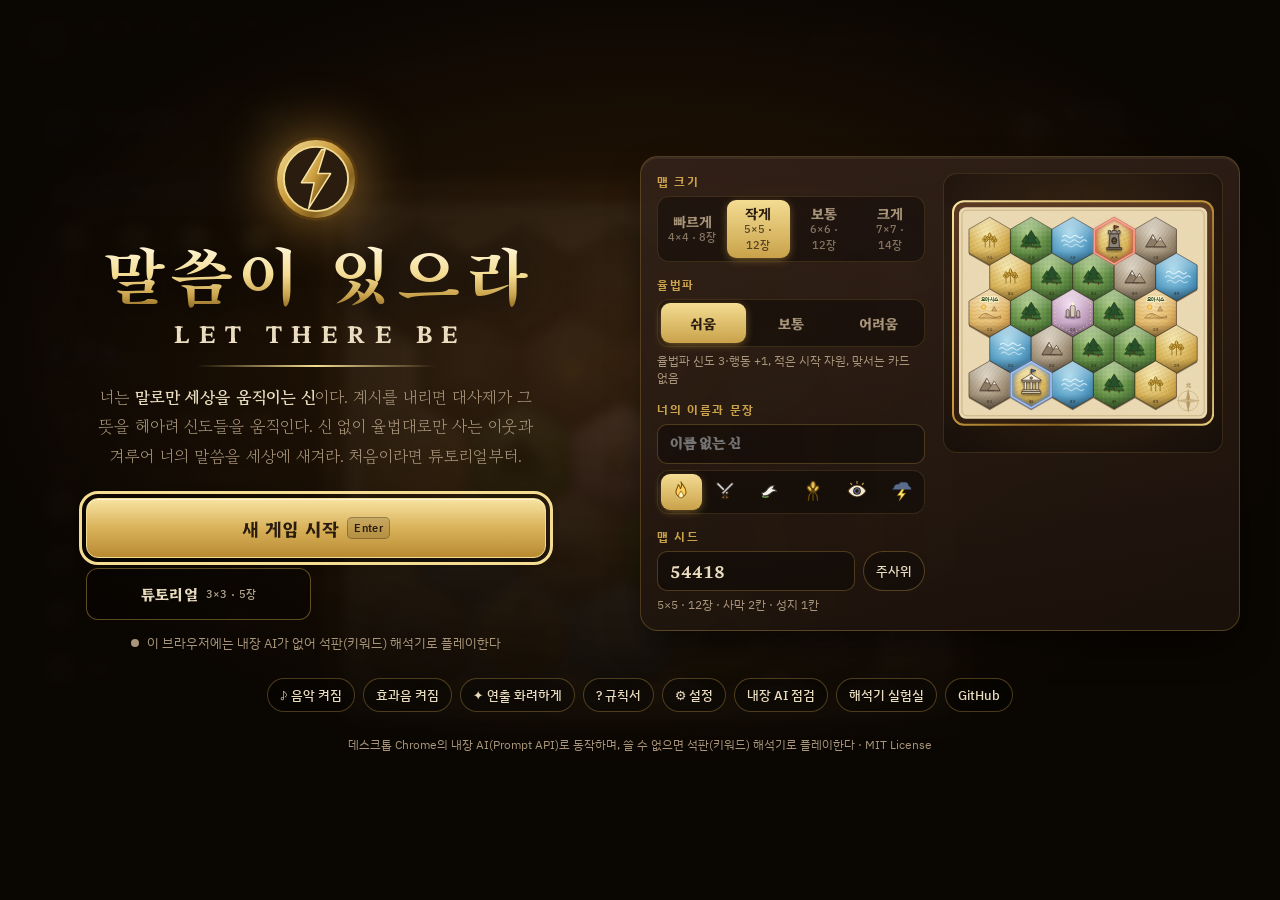
==== commit 34f4cbdd: "Round-28: two modules fewer — no priest temperament, no opposed doctrines User decision (rules clari" ====
--- a/game/index.html
+++ b/game/index.html
@@ -9,34 +9,34 @@
 <link rel="preconnect" href="https://fonts.gstatic.com" crossorigin>
 <link href="https://fonts.googleapis.com/css2?family=Song+Myung&family=Hahmlet:wght@400;500;600;700;800&family=Gowun+Batang:wght@400;700&family=IBM+Plex+Sans+KR:wght@400;500;600&display=swap" rel="stylesheet">
 <link rel="icon" href="../favicon.svg" type="image/svg+xml">
-<link rel="stylesheet" href="style.css?v=202610022016">
+<link rel="stylesheet" href="style.css?v=202610022131">
 <!-- 배포 후 브라우저가 옛 모듈을 쓰지 않도록 버전을 붙인다 (올릴 때 v를 바꾼다) -->
 <script type="importmap">
 {
   "imports": {
-    "../js/game/art.js": "../js/game/art.js?v=202610022016",
-    "../js/game/board.js": "../js/game/board.js?v=202610022016",
-    "../js/game/chronicle.js": "../js/game/chronicle.js?v=202610022016",
-    "../js/game/data.js": "../js/game/data.js?v=202610022016",
-    "../js/game/engine.js": "../js/game/engine.js?v=202610022016",
-    "../js/game/fx.js": "../js/game/fx.js?v=202610022016",
-    "../js/game/i18n.js": "../js/game/i18n.js?v=202610022016",
-    "../js/game/i18n/ko.js": "../js/game/i18n/ko.js?v=202610022016",
-    "../js/game/i18n/ko/data.js": "../js/game/i18n/ko/data.js?v=202610022016",
-    "../js/game/i18n/ko/engine.js": "../js/game/i18n/ko/engine.js?v=202610022016",
-    "../js/game/i18n/ko/grammar.js": "../js/game/i18n/ko/grammar.js?v=202610022016",
-    "../js/game/i18n/ko/interp.js": "../js/game/i18n/ko/interp.js?v=202610022016",
-    "../js/game/i18n/ko/shell.js": "../js/game/i18n/ko/shell.js?v=202610022016",
-    "../js/game/i18n/ko/story.js": "../js/game/i18n/ko/story.js?v=202610022016",
-    "../js/game/i18n/ko/ui.js": "../js/game/i18n/ko/ui.js?v=202610022016",
-    "../js/game/interpreter.js": "../js/game/interpreter.js?v=202610022016",
-    "../js/game/lore.js": "../js/game/lore.js?v=202610022016",
-    "../js/game/main.js": "../js/game/main.js?v=202610022016",
-    "../js/game/mapgen.js": "../js/game/mapgen.js?v=202610022016",
-    "../js/game/meta.js": "../js/game/meta.js?v=202610022016",
-    "../js/game/sound.js": "../js/game/sound.js?v=202610022016",
-    "../js/game/tutorial.js": "../js/game/tutorial.js?v=202610022016",
-    "../js/llm.js": "../js/llm.js?v=202610022016"
+    "../js/game/art.js": "../js/game/art.js?v=202610022131",
+    "../js/game/board.js": "../js/game/board.js?v=202610022131",
+    "../js/game/chronicle.js": "../js/game/chronicle.js?v=202610022131",
+    "../js/game/data.js": "../js/game/data.js?v=202610022131",
+    "../js/game/engine.js": "../js/game/engine.js?v=202610022131",
+    "../js/game/fx.js": "../js/game/fx.js?v=202610022131",
+    "../js/game/i18n.js": "../js/game/i18n.js?v=202610022131",
+    "../js/game/i18n/ko.js": "../js/game/i18n/ko.js?v=202610022131",
+    "../js/game/i18n/ko/data.js": "../js/game/i18n/ko/data.js?v=202610022131",
+    "../js/game/i18n/ko/engine.js": "../js/game/i18n/ko/engine.js?v=202610022131",
+    "../js/game/i18n/ko/grammar.js": "../js/game/i18n/ko/grammar.js?v=202610022131",
+    "../js/game/i18n/ko/interp.js": "../js/game/i18n/ko/interp.js?v=202610022131",
+    "../js/game/i18n/ko/shell.js": "../js/game/i18n/ko/shell.js?v=202610022131",
+    "../js/game/i18n/ko/story.js": "../js/game/i18n/ko/story.js?v=202610022131",
+    "../js/game/i18n/ko/ui.js": "../js/game/i18n/ko/ui.js?v=202610022131",
+    "../js/game/interpreter.js": "../js/game/interpreter.js?v=202610022131",
+    "../js/game/lore.js": "../js/game/lore.js?v=202610022131",
+    "../js/game/main.js": "../js/game/main.js?v=202610022131",
+    "../js/game/mapgen.js": "../js/game/mapgen.js?v=202610022131",
+    "../js/game/meta.js": "../js/game/meta.js?v=202610022131",
+    "../js/game/sound.js": "../js/game/sound.js?v=202610022131",
+    "../js/game/tutorial.js": "../js/game/tutorial.js?v=202610022131",
+    "../js/llm.js": "../js/llm.js?v=202610022131"
   }
 }
 </script>
@@ -174,6 +174,6 @@
   </div>
 </section>
 
-<script type="module" src="../js/game/main.js?v=202610022016"></script>
+<script type="module" src="../js/game/main.js?v=202610022131"></script>
 </body>
 </html>
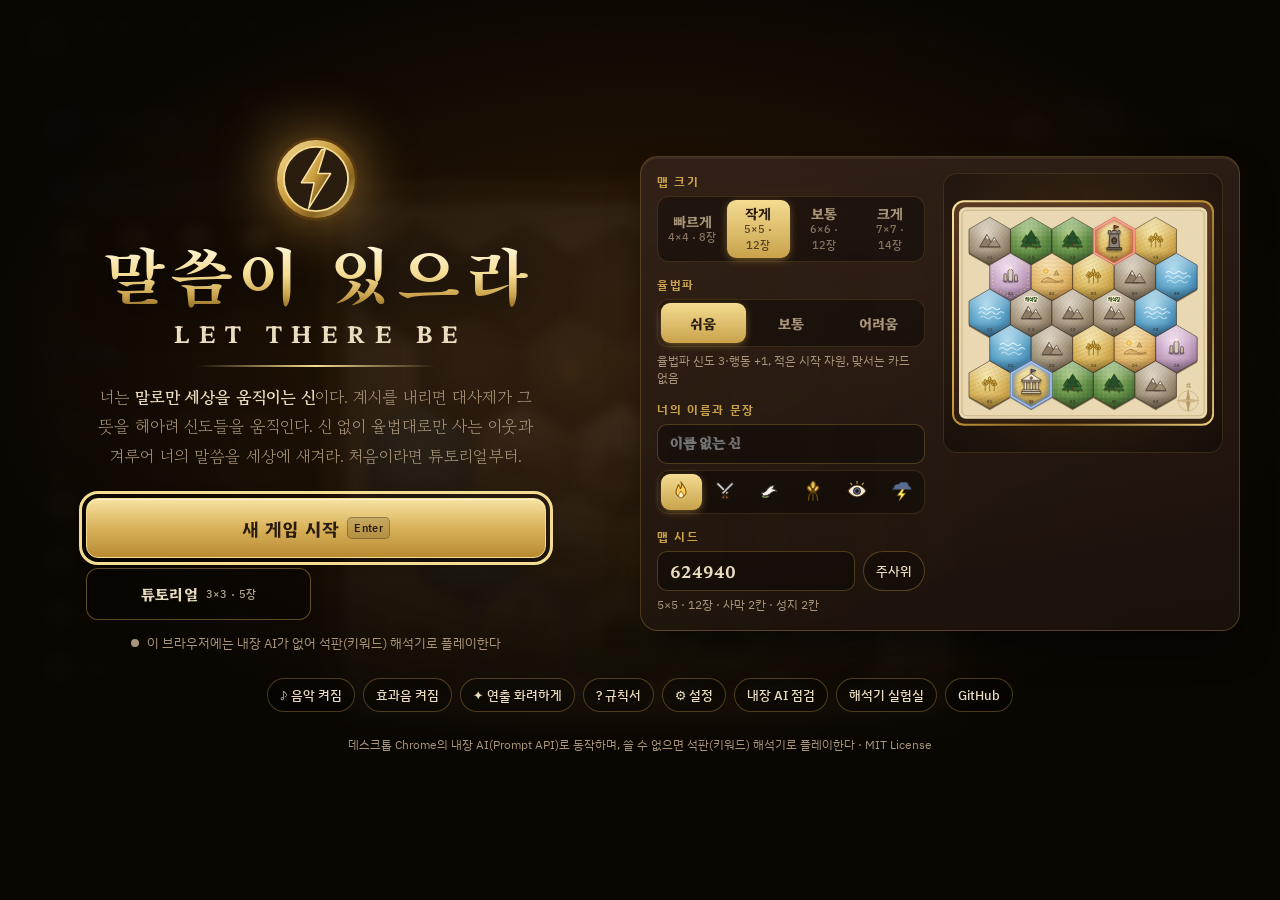
==== commit 46e945a7: "Domain: every piece of game information defined and read in js/game/domain - domain/: types.d.ts (mo" ====
--- a/game/index.html
+++ b/game/index.html
@@ -9,34 +9,39 @@
 <link rel="preconnect" href="https://fonts.gstatic.com" crossorigin>
 <link href="https://fonts.googleapis.com/css2?family=Song+Myung&family=Hahmlet:wght@400;500;600;700;800&family=Gowun+Batang:wght@400;700&family=IBM+Plex+Sans+KR:wght@400;500;600&display=swap" rel="stylesheet">
 <link rel="icon" href="../favicon.svg" type="image/svg+xml">
-<link rel="stylesheet" href="style.css?v=202610022131">
+<link rel="stylesheet" href="style.css?v=202610070015">
 <!-- 배포 후 브라우저가 옛 모듈을 쓰지 않도록 버전을 붙인다 (올릴 때 v를 바꾼다) -->
 <script type="importmap">
 {
   "imports": {
-    "../js/game/art.js": "../js/game/art.js?v=202610022131",
-    "../js/game/board.js": "../js/game/board.js?v=202610022131",
-    "../js/game/chronicle.js": "../js/game/chronicle.js?v=202610022131",
-    "../js/game/data.js": "../js/game/data.js?v=202610022131",
-    "../js/game/engine.js": "../js/game/engine.js?v=202610022131",
-    "../js/game/fx.js": "../js/game/fx.js?v=202610022131",
-    "../js/game/i18n.js": "../js/game/i18n.js?v=202610022131",
-    "../js/game/i18n/ko.js": "../js/game/i18n/ko.js?v=202610022131",
-    "../js/game/i18n/ko/data.js": "../js/game/i18n/ko/data.js?v=202610022131",
-    "../js/game/i18n/ko/engine.js": "../js/game/i18n/ko/engine.js?v=202610022131",
-    "../js/game/i18n/ko/grammar.js": "../js/game/i18n/ko/grammar.js?v=202610022131",
-    "../js/game/i18n/ko/interp.js": "../js/game/i18n/ko/interp.js?v=202610022131",
-    "../js/game/i18n/ko/shell.js": "../js/game/i18n/ko/shell.js?v=202610022131",
-    "../js/game/i18n/ko/story.js": "../js/game/i18n/ko/story.js?v=202610022131",
-    "../js/game/i18n/ko/ui.js": "../js/game/i18n/ko/ui.js?v=202610022131",
-    "../js/game/interpreter.js": "../js/game/interpreter.js?v=202610022131",
-    "../js/game/lore.js": "../js/game/lore.js?v=202610022131",
-    "../js/game/main.js": "../js/game/main.js?v=202610022131",
-    "../js/game/mapgen.js": "../js/game/mapgen.js?v=202610022131",
-    "../js/game/meta.js": "../js/game/meta.js?v=202610022131",
-    "../js/game/sound.js": "../js/game/sound.js?v=202610022131",
-    "../js/game/tutorial.js": "../js/game/tutorial.js?v=202610022131",
-    "../js/llm.js": "../js/llm.js?v=202610022131"
+    "../js/game/art.js": "../js/game/art.js?v=202610070015",
+    "../js/game/board.js": "../js/game/board.js?v=202610070015",
+    "../js/game/chronicle.js": "../js/game/chronicle.js?v=202610070015",
+    "../js/game/data.js": "../js/game/data.js?v=202610070015",
+    "../js/game/domain/index.js": "../js/game/domain/index.js?v=202610070015",
+    "../js/game/domain/info.js": "../js/game/domain/info.js?v=202610070015",
+    "../js/game/domain/kinds.js": "../js/game/domain/kinds.js?v=202610070015",
+    "../js/game/domain/resources.js": "../js/game/domain/resources.js?v=202610070015",
+    "../js/game/domain/seen.js": "../js/game/domain/seen.js?v=202610070015",
+    "../js/game/engine.js": "../js/game/engine.js?v=202610070015",
+    "../js/game/fx.js": "../js/game/fx.js?v=202610070015",
+    "../js/game/i18n.js": "../js/game/i18n.js?v=202610070015",
+    "../js/game/i18n/ko.js": "../js/game/i18n/ko.js?v=202610070015",
+    "../js/game/i18n/ko/data.js": "../js/game/i18n/ko/data.js?v=202610070015",
+    "../js/game/i18n/ko/engine.js": "../js/game/i18n/ko/engine.js?v=202610070015",
+    "../js/game/i18n/ko/grammar.js": "../js/game/i18n/ko/grammar.js?v=202610070015",
+    "../js/game/i18n/ko/interp.js": "../js/game/i18n/ko/interp.js?v=202610070015",
+    "../js/game/i18n/ko/shell.js": "../js/game/i18n/ko/shell.js?v=202610070015",
+    "../js/game/i18n/ko/story.js": "../js/game/i18n/ko/story.js?v=202610070015",
+    "../js/game/i18n/ko/ui.js": "../js/game/i18n/ko/ui.js?v=202610070015",
+    "../js/game/interpreter.js": "../js/game/interpreter.js?v=202610070015",
+    "../js/game/lore.js": "../js/game/lore.js?v=202610070015",
+    "../js/game/main.js": "../js/game/main.js?v=202610070015",
+    "../js/game/mapgen.js": "../js/game/mapgen.js?v=202610070015",
+    "../js/game/meta.js": "../js/game/meta.js?v=202610070015",
+    "../js/game/sound.js": "../js/game/sound.js?v=202610070015",
+    "../js/game/tutorial.js": "../js/game/tutorial.js?v=202610070015",
+    "../js/llm.js": "../js/llm.js?v=202610070015"
   }
 }
 </script>
@@ -174,6 +179,6 @@
   </div>
 </section>
 
-<script type="module" src="../js/game/main.js?v=202610022131"></script>
+<script type="module" src="../js/game/main.js?v=202610070015"></script>
 </body>
 </html>
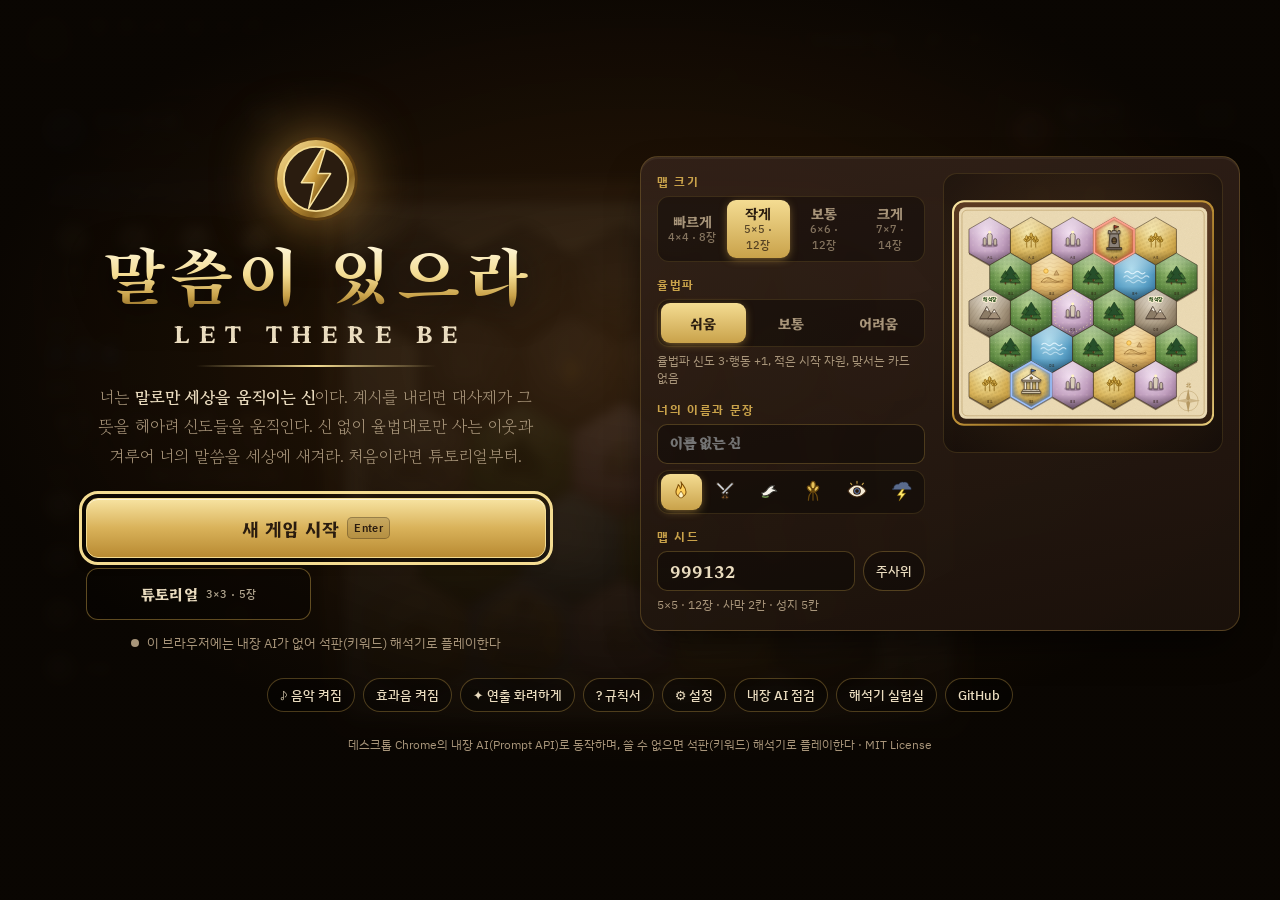
==== commit 956d5df7: "Rules 28: the land tires and rests — tile activity and the land-fortune deck - Every tile has an act" ====
--- a/game/index.html
+++ b/game/index.html
@@ -9,39 +9,39 @@
 <link rel="preconnect" href="https://fonts.gstatic.com" crossorigin>
 <link href="https://fonts.googleapis.com/css2?family=Song+Myung&family=Hahmlet:wght@400;500;600;700;800&family=Gowun+Batang:wght@400;700&family=IBM+Plex+Sans+KR:wght@400;500;600&display=swap" rel="stylesheet">
 <link rel="icon" href="../favicon.svg" type="image/svg+xml">
-<link rel="stylesheet" href="style.css?v=202610070015">
+<link rel="stylesheet" href="style.css?v=202610102251">
 <!-- 배포 후 브라우저가 옛 모듈을 쓰지 않도록 버전을 붙인다 (올릴 때 v를 바꾼다) -->
 <script type="importmap">
 {
   "imports": {
-    "../js/game/art.js": "../js/game/art.js?v=202610070015",
-    "../js/game/board.js": "../js/game/board.js?v=202610070015",
-    "../js/game/chronicle.js": "../js/game/chronicle.js?v=202610070015",
-    "../js/game/data.js": "../js/game/data.js?v=202610070015",
-    "../js/game/domain/index.js": "../js/game/domain/index.js?v=202610070015",
-    "../js/game/domain/info.js": "../js/game/domain/info.js?v=202610070015",
-    "../js/game/domain/kinds.js": "../js/game/domain/kinds.js?v=202610070015",
-    "../js/game/domain/resources.js": "../js/game/domain/resources.js?v=202610070015",
-    "../js/game/domain/seen.js": "../js/game/domain/seen.js?v=202610070015",
-    "../js/game/engine.js": "../js/game/engine.js?v=202610070015",
-    "../js/game/fx.js": "../js/game/fx.js?v=202610070015",
-    "../js/game/i18n.js": "../js/game/i18n.js?v=202610070015",
-    "../js/game/i18n/ko.js": "../js/game/i18n/ko.js?v=202610070015",
-    "../js/game/i18n/ko/data.js": "../js/game/i18n/ko/data.js?v=202610070015",
-    "../js/game/i18n/ko/engine.js": "../js/game/i18n/ko/engine.js?v=202610070015",
-    "../js/game/i18n/ko/grammar.js": "../js/game/i18n/ko/grammar.js?v=202610070015",
-    "../js/game/i18n/ko/interp.js": "../js/game/i18n/ko/interp.js?v=202610070015",
-    "../js/game/i18n/ko/shell.js": "../js/game/i18n/ko/shell.js?v=202610070015",
-    "../js/game/i18n/ko/story.js": "../js/game/i18n/ko/story.js?v=202610070015",
-    "../js/game/i18n/ko/ui.js": "../js/game/i18n/ko/ui.js?v=202610070015",
-    "../js/game/interpreter.js": "../js/game/interpreter.js?v=202610070015",
-    "../js/game/lore.js": "../js/game/lore.js?v=202610070015",
-    "../js/game/main.js": "../js/game/main.js?v=202610070015",
-    "../js/game/mapgen.js": "../js/game/mapgen.js?v=202610070015",
-    "../js/game/meta.js": "../js/game/meta.js?v=202610070015",
-    "../js/game/sound.js": "../js/game/sound.js?v=202610070015",
-    "../js/game/tutorial.js": "../js/game/tutorial.js?v=202610070015",
-    "../js/llm.js": "../js/llm.js?v=202610070015"
+    "../js/game/art.js": "../js/game/art.js?v=202610102251",
+    "../js/game/board.js": "../js/game/board.js?v=202610102251",
+    "../js/game/chronicle.js": "../js/game/chronicle.js?v=202610102251",
+    "../js/game/data.js": "../js/game/data.js?v=202610102251",
+    "../js/game/domain/index.js": "../js/game/domain/index.js?v=202610102251",
+    "../js/game/domain/info.js": "../js/game/domain/info.js?v=202610102251",
+    "../js/game/domain/kinds.js": "../js/game/domain/kinds.js?v=202610102251",
+    "../js/game/domain/resources.js": "../js/game/domain/resources.js?v=202610102251",
+    "../js/game/domain/seen.js": "../js/game/domain/seen.js?v=202610102251",
+    "../js/game/engine.js": "../js/game/engine.js?v=202610102251",
+    "../js/game/fx.js": "../js/game/fx.js?v=202610102251",
+    "../js/game/i18n.js": "../js/game/i18n.js?v=202610102251",
+    "../js/game/i18n/ko.js": "../js/game/i18n/ko.js?v=202610102251",
+    "../js/game/i18n/ko/data.js": "../js/game/i18n/ko/data.js?v=202610102251",
+    "../js/game/i18n/ko/engine.js": "../js/game/i18n/ko/engine.js?v=202610102251",
+    "../js/game/i18n/ko/grammar.js": "../js/game/i18n/ko/grammar.js?v=202610102251",
+    "../js/game/i18n/ko/interp.js": "../js/game/i18n/ko/interp.js?v=202610102251",
+    "../js/game/i18n/ko/shell.js": "../js/game/i18n/ko/shell.js?v=202610102251",
+    "../js/game/i18n/ko/story.js": "../js/game/i18n/ko/story.js?v=202610102251",
+    "../js/game/i18n/ko/ui.js": "../js/game/i18n/ko/ui.js?v=202610102251",
+    "../js/game/interpreter.js": "../js/game/interpreter.js?v=202610102251",
+    "../js/game/lore.js": "../js/game/lore.js?v=202610102251",
+    "../js/game/main.js": "../js/game/main.js?v=202610102251",
+    "../js/game/mapgen.js": "../js/game/mapgen.js?v=202610102251",
+    "../js/game/meta.js": "../js/game/meta.js?v=202610102251",
+    "../js/game/sound.js": "../js/game/sound.js?v=202610102251",
+    "../js/game/tutorial.js": "../js/game/tutorial.js?v=202610102251",
+    "../js/llm.js": "../js/llm.js?v=202610102251"
   }
 }
 </script>
@@ -179,6 +179,6 @@
   </div>
 </section>
 
-<script type="module" src="../js/game/main.js?v=202610070015"></script>
+<script type="module" src="../js/game/main.js?v=202610102251"></script>
 </body>
 </html>
--- a/game/style.css
+++ b/game/style.css
@@ -742,6 +742,21 @@
 /* ---------- 1차 웨이브 2묶음: 의도·지도자·표식·검열 ---------- */
 .intent-ring { fill: none; stroke: rgba(220, 60, 40, .85); stroke-width: 2.4; stroke-dasharray: 7 5; animation: march 1.2s linear infinite; pointer-events: none; }
 .intent-ring.it-build { stroke: rgba(220, 140, 40, .8); }
+.act-badge circle { stroke: rgba(40, 25, 10, .6); stroke-width: 1.2; filter: drop-shadow(0 1px 2px rgba(0, 0, 0, .45)); }
+.act-badge.act-rich circle { fill: #ffd56a; }
+.act-badge.act-poor circle { fill: #b7a68c; }
+.act-badge text { font: 800 11px var(--font-ui); text-anchor: middle; dominant-baseline: central; fill: #3a2410; pointer-events: none; }
+.act-badge { pointer-events: none; }
+.fortune-next { fill: none; stroke-width: 2.2; stroke-dasharray: 5 5; pointer-events: none; }
+.fortune-next.fn-rich { stroke: rgba(255, 214, 96, .95); }
+.fortune-next.fn-poor { stroke: rgba(96, 78, 60, .85); }
+.fortune-row { margin-top: 8px; display: flex; flex-wrap: wrap; align-items: center; gap: 4px 10px; padding: 6px 10px; border-radius: 10px; background: rgba(240, 227, 195, .08); border: 1px solid rgba(240, 227, 195, .22); font: 12.5px var(--font-ui); color: var(--on-table-dim); }
+.fortune-row .fr-item { display: inline-flex; align-items: center; gap: 5px; }
+.fortune-row .fr-item b { color: var(--on-table, #f0e3c3); font-weight: 700; }
+.fortune-row .fr-next { opacity: .85; }
+.fortune-row svg { width: 15px; height: 15px; opacity: .85; }
+.fortune-row .fr-rich { color: #ffd56a; }
+.fortune-row .fr-poor { color: #c9b89c; }
 .intent-badge circle { fill: #7d1f14; stroke: #ffb0a0; stroke-width: 1.5; filter: drop-shadow(0 2px 3px rgba(0, 0, 0, .6)); }
 .intent-badge.it-build circle { fill: #7a4a12; stroke: #ffd29a; }
 .intent-badge use { color: #fff; fill: #ffe6de; }
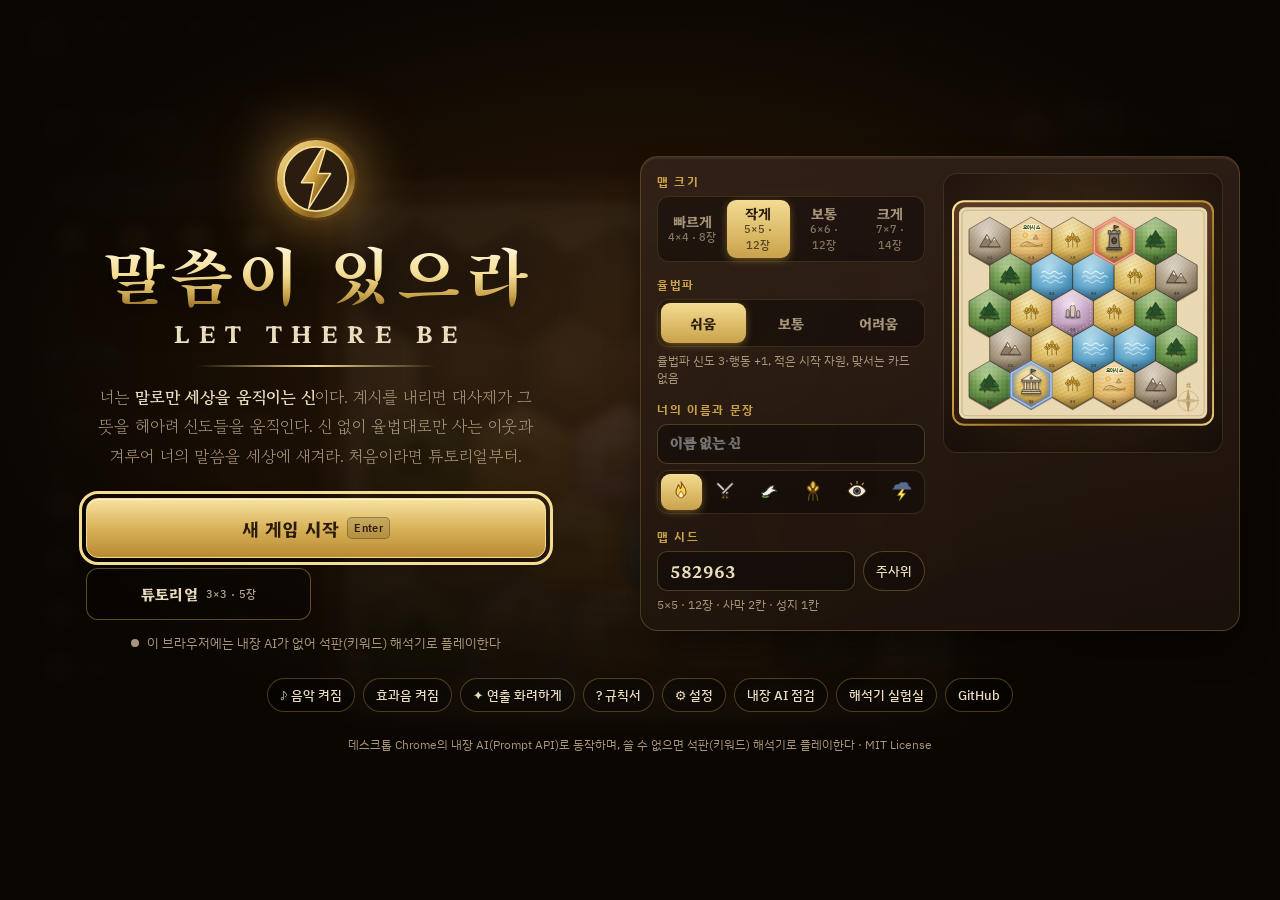
==== commit b4441869: "Interpreter: the tablet reads first, a learned judge rescues new phrasing - js/game/ai/judge.js: a c" ====
--- a/game/index.html
+++ b/game/index.html
@@ -9,39 +9,41 @@
 <link rel="preconnect" href="https://fonts.gstatic.com" crossorigin>
 <link href="https://fonts.googleapis.com/css2?family=Song+Myung&family=Hahmlet:wght@400;500;600;700;800&family=Gowun+Batang:wght@400;700&family=IBM+Plex+Sans+KR:wght@400;500;600&display=swap" rel="stylesheet">
 <link rel="icon" href="../favicon.svg" type="image/svg+xml">
-<link rel="stylesheet" href="style.css?v=202610102251">
+<link rel="stylesheet" href="style.css?v=202610102301">
 <!-- 배포 후 브라우저가 옛 모듈을 쓰지 않도록 버전을 붙인다 (올릴 때 v를 바꾼다) -->
 <script type="importmap">
 {
   "imports": {
-    "../js/game/art.js": "../js/game/art.js?v=202610102251",
-    "../js/game/board.js": "../js/game/board.js?v=202610102251",
-    "../js/game/chronicle.js": "../js/game/chronicle.js?v=202610102251",
-    "../js/game/data.js": "../js/game/data.js?v=202610102251",
-    "../js/game/domain/index.js": "../js/game/domain/index.js?v=202610102251",
-    "../js/game/domain/info.js": "../js/game/domain/info.js?v=202610102251",
-    "../js/game/domain/kinds.js": "../js/game/domain/kinds.js?v=202610102251",
-    "../js/game/domain/resources.js": "../js/game/domain/resources.js?v=202610102251",
-    "../js/game/domain/seen.js": "../js/game/domain/seen.js?v=202610102251",
-    "../js/game/engine.js": "../js/game/engine.js?v=202610102251",
-    "../js/game/fx.js": "../js/game/fx.js?v=202610102251",
-    "../js/game/i18n.js": "../js/game/i18n.js?v=202610102251",
-    "../js/game/i18n/ko.js": "../js/game/i18n/ko.js?v=202610102251",
-    "../js/game/i18n/ko/data.js": "../js/game/i18n/ko/data.js?v=202610102251",
-    "../js/game/i18n/ko/engine.js": "../js/game/i18n/ko/engine.js?v=202610102251",
-    "../js/game/i18n/ko/grammar.js": "../js/game/i18n/ko/grammar.js?v=202610102251",
-    "../js/game/i18n/ko/interp.js": "../js/game/i18n/ko/interp.js?v=202610102251",
-    "../js/game/i18n/ko/shell.js": "../js/game/i18n/ko/shell.js?v=202610102251",
-    "../js/game/i18n/ko/story.js": "../js/game/i18n/ko/story.js?v=202610102251",
-    "../js/game/i18n/ko/ui.js": "../js/game/i18n/ko/ui.js?v=202610102251",
-    "../js/game/interpreter.js": "../js/game/interpreter.js?v=202610102251",
-    "../js/game/lore.js": "../js/game/lore.js?v=202610102251",
-    "../js/game/main.js": "../js/game/main.js?v=202610102251",
-    "../js/game/mapgen.js": "../js/game/mapgen.js?v=202610102251",
-    "../js/game/meta.js": "../js/game/meta.js?v=202610102251",
-    "../js/game/sound.js": "../js/game/sound.js?v=202610102251",
-    "../js/game/tutorial.js": "../js/game/tutorial.js?v=202610102251",
-    "../js/llm.js": "../js/llm.js?v=202610102251"
+    "../js/game/ai/judge.js": "../js/game/ai/judge.js?v=202610102301",
+    "../js/game/ai/judge-weights.js": "../js/game/ai/judge-weights.js?v=202610102301",
+    "../js/game/art.js": "../js/game/art.js?v=202610102301",
+    "../js/game/board.js": "../js/game/board.js?v=202610102301",
+    "../js/game/chronicle.js": "../js/game/chronicle.js?v=202610102301",
+    "../js/game/data.js": "../js/game/data.js?v=202610102301",
+    "../js/game/domain/index.js": "../js/game/domain/index.js?v=202610102301",
+    "../js/game/domain/info.js": "../js/game/domain/info.js?v=202610102301",
+    "../js/game/domain/kinds.js": "../js/game/domain/kinds.js?v=202610102301",
+    "../js/game/domain/resources.js": "../js/game/domain/resources.js?v=202610102301",
+    "../js/game/domain/seen.js": "../js/game/domain/seen.js?v=202610102301",
+    "../js/game/engine.js": "../js/game/engine.js?v=202610102301",
+    "../js/game/fx.js": "../js/game/fx.js?v=202610102301",
+    "../js/game/i18n.js": "../js/game/i18n.js?v=202610102301",
+    "../js/game/i18n/ko.js": "../js/game/i18n/ko.js?v=202610102301",
+    "../js/game/i18n/ko/data.js": "../js/game/i18n/ko/data.js?v=202610102301",
+    "../js/game/i18n/ko/engine.js": "../js/game/i18n/ko/engine.js?v=202610102301",
+    "../js/game/i18n/ko/grammar.js": "../js/game/i18n/ko/grammar.js?v=202610102301",
+    "../js/game/i18n/ko/interp.js": "../js/game/i18n/ko/interp.js?v=202610102301",
+    "../js/game/i18n/ko/shell.js": "../js/game/i18n/ko/shell.js?v=202610102301",
+    "../js/game/i18n/ko/story.js": "../js/game/i18n/ko/story.js?v=202610102301",
+    "../js/game/i18n/ko/ui.js": "../js/game/i18n/ko/ui.js?v=202610102301",
+    "../js/game/interpreter.js": "../js/game/interpreter.js?v=202610102301",
+    "../js/game/lore.js": "../js/game/lore.js?v=202610102301",
+    "../js/game/main.js": "../js/game/main.js?v=202610102301",
+    "../js/game/mapgen.js": "../js/game/mapgen.js?v=202610102301",
+    "../js/game/meta.js": "../js/game/meta.js?v=202610102301",
+    "../js/game/sound.js": "../js/game/sound.js?v=202610102301",
+    "../js/game/tutorial.js": "../js/game/tutorial.js?v=202610102301",
+    "../js/llm.js": "../js/llm.js?v=202610102301"
   }
 }
 </script>
@@ -179,6 +181,6 @@
   </div>
 </section>
 
-<script type="module" src="../js/game/main.js?v=202610102251"></script>
+<script type="module" src="../js/game/main.js?v=202610102301"></script>
 </body>
 </html>
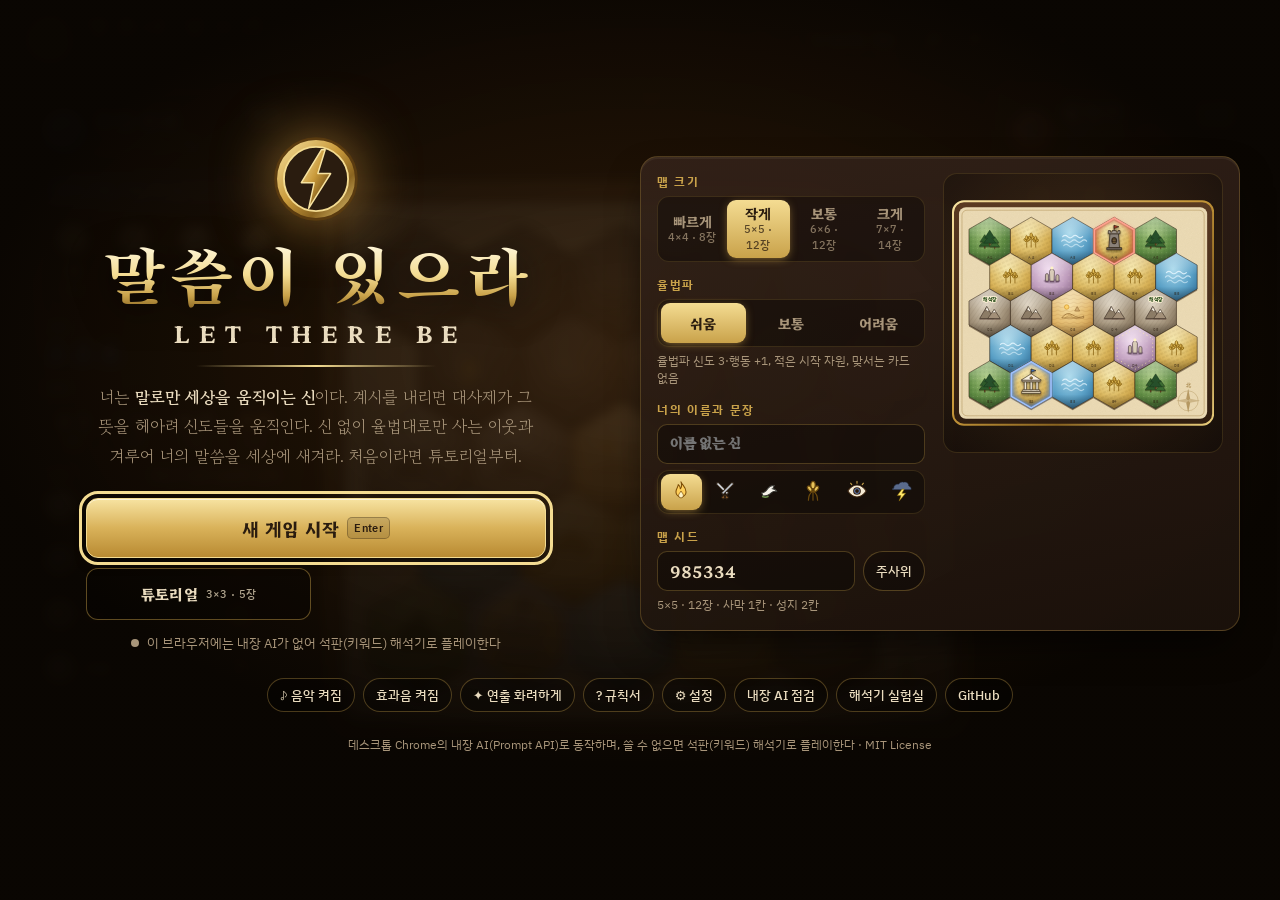
==== commit ac88f251: "Judge: learn metaphors — 241 labelled revelations, held-out 116 to measure - lab/ai-options/words-tr" ====
--- a/game/index.html
+++ b/game/index.html
@@ -9,41 +9,41 @@
 <link rel="preconnect" href="https://fonts.gstatic.com" crossorigin>
 <link href="https://fonts.googleapis.com/css2?family=Song+Myung&family=Hahmlet:wght@400;500;600;700;800&family=Gowun+Batang:wght@400;700&family=IBM+Plex+Sans+KR:wght@400;500;600&display=swap" rel="stylesheet">
 <link rel="icon" href="../favicon.svg" type="image/svg+xml">
-<link rel="stylesheet" href="style.css?v=202610102301">
+<link rel="stylesheet" href="style.css?v=202610102307">
 <!-- 배포 후 브라우저가 옛 모듈을 쓰지 않도록 버전을 붙인다 (올릴 때 v를 바꾼다) -->
 <script type="importmap">
 {
   "imports": {
-    "../js/game/ai/judge.js": "../js/game/ai/judge.js?v=202610102301",
-    "../js/game/ai/judge-weights.js": "../js/game/ai/judge-weights.js?v=202610102301",
-    "../js/game/art.js": "../js/game/art.js?v=202610102301",
-    "../js/game/board.js": "../js/game/board.js?v=202610102301",
-    "../js/game/chronicle.js": "../js/game/chronicle.js?v=202610102301",
-    "../js/game/data.js": "../js/game/data.js?v=202610102301",
-    "../js/game/domain/index.js": "../js/game/domain/index.js?v=202610102301",
-    "../js/game/domain/info.js": "../js/game/domain/info.js?v=202610102301",
-    "../js/game/domain/kinds.js": "../js/game/domain/kinds.js?v=202610102301",
-    "../js/game/domain/resources.js": "../js/game/domain/resources.js?v=202610102301",
-    "../js/game/domain/seen.js": "../js/game/domain/seen.js?v=202610102301",
-    "../js/game/engine.js": "../js/game/engine.js?v=202610102301",
-    "../js/game/fx.js": "../js/game/fx.js?v=202610102301",
-    "../js/game/i18n.js": "../js/game/i18n.js?v=202610102301",
-    "../js/game/i18n/ko.js": "../js/game/i18n/ko.js?v=202610102301",
-    "../js/game/i18n/ko/data.js": "../js/game/i18n/ko/data.js?v=202610102301",
-    "../js/game/i18n/ko/engine.js": "../js/game/i18n/ko/engine.js?v=202610102301",
-    "../js/game/i18n/ko/grammar.js": "../js/game/i18n/ko/grammar.js?v=202610102301",
-    "../js/game/i18n/ko/interp.js": "../js/game/i18n/ko/interp.js?v=202610102301",
-    "../js/game/i18n/ko/shell.js": "../js/game/i18n/ko/shell.js?v=202610102301",
-    "../js/game/i18n/ko/story.js": "../js/game/i18n/ko/story.js?v=202610102301",
-    "../js/game/i18n/ko/ui.js": "../js/game/i18n/ko/ui.js?v=202610102301",
-    "../js/game/interpreter.js": "../js/game/interpreter.js?v=202610102301",
-    "../js/game/lore.js": "../js/game/lore.js?v=202610102301",
-    "../js/game/main.js": "../js/game/main.js?v=202610102301",
-    "../js/game/mapgen.js": "../js/game/mapgen.js?v=202610102301",
-    "../js/game/meta.js": "../js/game/meta.js?v=202610102301",
-    "../js/game/sound.js": "../js/game/sound.js?v=202610102301",
-    "../js/game/tutorial.js": "../js/game/tutorial.js?v=202610102301",
-    "../js/llm.js": "../js/llm.js?v=202610102301"
+    "../js/game/ai/judge.js": "../js/game/ai/judge.js?v=202610102307",
+    "../js/game/ai/judge-weights.js": "../js/game/ai/judge-weights.js?v=202610102307",
+    "../js/game/art.js": "../js/game/art.js?v=202610102307",
+    "../js/game/board.js": "../js/game/board.js?v=202610102307",
+    "../js/game/chronicle.js": "../js/game/chronicle.js?v=202610102307",
+    "../js/game/data.js": "../js/game/data.js?v=202610102307",
+    "../js/game/domain/index.js": "../js/game/domain/index.js?v=202610102307",
+    "../js/game/domain/info.js": "../js/game/domain/info.js?v=202610102307",
+    "../js/game/domain/kinds.js": "../js/game/domain/kinds.js?v=202610102307",
+    "../js/game/domain/resources.js": "../js/game/domain/resources.js?v=202610102307",
+    "../js/game/domain/seen.js": "../js/game/domain/seen.js?v=202610102307",
+    "../js/game/engine.js": "../js/game/engine.js?v=202610102307",
+    "../js/game/fx.js": "../js/game/fx.js?v=202610102307",
+    "../js/game/i18n.js": "../js/game/i18n.js?v=202610102307",
+    "../js/game/i18n/ko.js": "../js/game/i18n/ko.js?v=202610102307",
+    "../js/game/i18n/ko/data.js": "../js/game/i18n/ko/data.js?v=202610102307",
+    "../js/game/i18n/ko/engine.js": "../js/game/i18n/ko/engine.js?v=202610102307",
+    "../js/game/i18n/ko/grammar.js": "../js/game/i18n/ko/grammar.js?v=202610102307",
+    "../js/game/i18n/ko/interp.js": "../js/game/i18n/ko/interp.js?v=202610102307",
+    "../js/game/i18n/ko/shell.js": "../js/game/i18n/ko/shell.js?v=202610102307",
+    "../js/game/i18n/ko/story.js": "../js/game/i18n/ko/story.js?v=202610102307",
+    "../js/game/i18n/ko/ui.js": "../js/game/i18n/ko/ui.js?v=202610102307",
+    "../js/game/interpreter.js": "../js/game/interpreter.js?v=202610102307",
+    "../js/game/lore.js": "../js/game/lore.js?v=202610102307",
+    "../js/game/main.js": "../js/game/main.js?v=202610102307",
+    "../js/game/mapgen.js": "../js/game/mapgen.js?v=202610102307",
+    "../js/game/meta.js": "../js/game/meta.js?v=202610102307",
+    "../js/game/sound.js": "../js/game/sound.js?v=202610102307",
+    "../js/game/tutorial.js": "../js/game/tutorial.js?v=202610102307",
+    "../js/llm.js": "../js/llm.js?v=202610102307"
   }
 }
 </script>
@@ -181,6 +181,6 @@
   </div>
 </section>
 
-<script type="module" src="../js/game/main.js?v=202610102301"></script>
+<script type="module" src="../js/game/main.js?v=202610102307"></script>
 </body>
 </html>
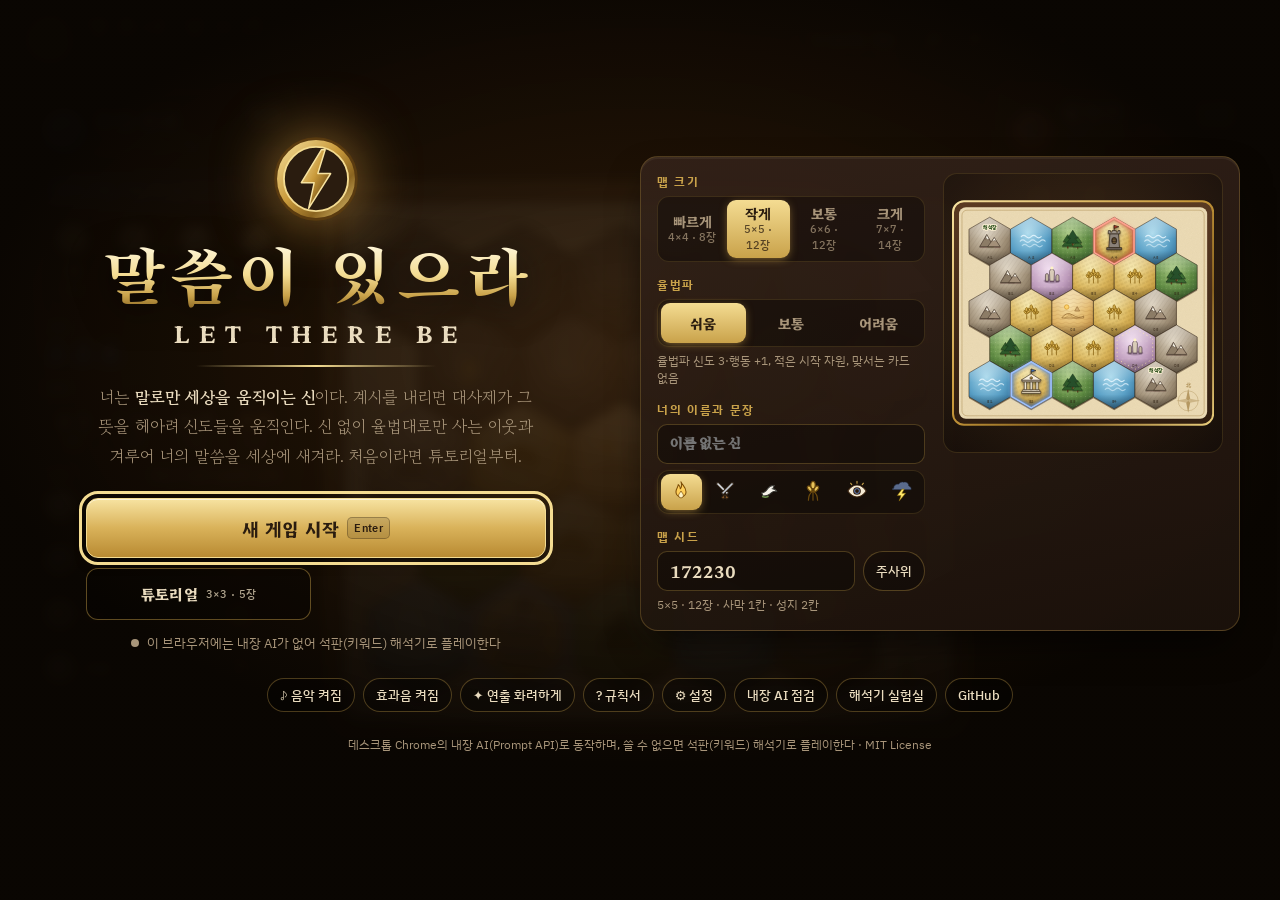
==== commit 819bd0e7: "Onboarding: the priest explains the land once - First standard game: on round 1 the priest points at" ====
--- a/game/index.html
+++ b/game/index.html
@@ -9,41 +9,41 @@
 <link rel="preconnect" href="https://fonts.gstatic.com" crossorigin>
 <link href="https://fonts.googleapis.com/css2?family=Song+Myung&family=Hahmlet:wght@400;500;600;700;800&family=Gowun+Batang:wght@400;700&family=IBM+Plex+Sans+KR:wght@400;500;600&display=swap" rel="stylesheet">
 <link rel="icon" href="../favicon.svg" type="image/svg+xml">
-<link rel="stylesheet" href="style.css?v=202610102307">
+<link rel="stylesheet" href="style.css?v=202610102310">
 <!-- 배포 후 브라우저가 옛 모듈을 쓰지 않도록 버전을 붙인다 (올릴 때 v를 바꾼다) -->
 <script type="importmap">
 {
   "imports": {
-    "../js/game/ai/judge.js": "../js/game/ai/judge.js?v=202610102307",
-    "../js/game/ai/judge-weights.js": "../js/game/ai/judge-weights.js?v=202610102307",
-    "../js/game/art.js": "../js/game/art.js?v=202610102307",
-    "../js/game/board.js": "../js/game/board.js?v=202610102307",
-    "../js/game/chronicle.js": "../js/game/chronicle.js?v=202610102307",
-    "../js/game/data.js": "../js/game/data.js?v=202610102307",
-    "../js/game/domain/index.js": "../js/game/domain/index.js?v=202610102307",
-    "../js/game/domain/info.js": "../js/game/domain/info.js?v=202610102307",
-    "../js/game/domain/kinds.js": "../js/game/domain/kinds.js?v=202610102307",
-    "../js/game/domain/resources.js": "../js/game/domain/resources.js?v=202610102307",
-    "../js/game/domain/seen.js": "../js/game/domain/seen.js?v=202610102307",
-    "../js/game/engine.js": "../js/game/engine.js?v=202610102307",
-    "../js/game/fx.js": "../js/game/fx.js?v=202610102307",
-    "../js/game/i18n.js": "../js/game/i18n.js?v=202610102307",
-    "../js/game/i18n/ko.js": "../js/game/i18n/ko.js?v=202610102307",
-    "../js/game/i18n/ko/data.js": "../js/game/i18n/ko/data.js?v=202610102307",
-    "../js/game/i18n/ko/engine.js": "../js/game/i18n/ko/engine.js?v=202610102307",
-    "../js/game/i18n/ko/grammar.js": "../js/game/i18n/ko/grammar.js?v=202610102307",
-    "../js/game/i18n/ko/interp.js": "../js/game/i18n/ko/interp.js?v=202610102307",
-    "../js/game/i18n/ko/shell.js": "../js/game/i18n/ko/shell.js?v=202610102307",
-    "../js/game/i18n/ko/story.js": "../js/game/i18n/ko/story.js?v=202610102307",
-    "../js/game/i18n/ko/ui.js": "../js/game/i18n/ko/ui.js?v=202610102307",
-    "../js/game/interpreter.js": "../js/game/interpreter.js?v=202610102307",
-    "../js/game/lore.js": "../js/game/lore.js?v=202610102307",
-    "../js/game/main.js": "../js/game/main.js?v=202610102307",
-    "../js/game/mapgen.js": "../js/game/mapgen.js?v=202610102307",
-    "../js/game/meta.js": "../js/game/meta.js?v=202610102307",
-    "../js/game/sound.js": "../js/game/sound.js?v=202610102307",
-    "../js/game/tutorial.js": "../js/game/tutorial.js?v=202610102307",
-    "../js/llm.js": "../js/llm.js?v=202610102307"
+    "../js/game/ai/judge.js": "../js/game/ai/judge.js?v=202610102310",
+    "../js/game/ai/judge-weights.js": "../js/game/ai/judge-weights.js?v=202610102310",
+    "../js/game/art.js": "../js/game/art.js?v=202610102310",
+    "../js/game/board.js": "../js/game/board.js?v=202610102310",
+    "../js/game/chronicle.js": "../js/game/chronicle.js?v=202610102310",
+    "../js/game/data.js": "../js/game/data.js?v=202610102310",
+    "../js/game/domain/index.js": "../js/game/domain/index.js?v=202610102310",
+    "../js/game/domain/info.js": "../js/game/domain/info.js?v=202610102310",
+    "../js/game/domain/kinds.js": "../js/game/domain/kinds.js?v=202610102310",
+    "../js/game/domain/resources.js": "../js/game/domain/resources.js?v=202610102310",
+    "../js/game/domain/seen.js": "../js/game/domain/seen.js?v=202610102310",
+    "../js/game/engine.js": "../js/game/engine.js?v=202610102310",
+    "../js/game/fx.js": "../js/game/fx.js?v=202610102310",
+    "../js/game/i18n.js": "../js/game/i18n.js?v=202610102310",
+    "../js/game/i18n/ko.js": "../js/game/i18n/ko.js?v=202610102310",
+    "../js/game/i18n/ko/data.js": "../js/game/i18n/ko/data.js?v=202610102310",
+    "../js/game/i18n/ko/engine.js": "../js/game/i18n/ko/engine.js?v=202610102310",
+    "../js/game/i18n/ko/grammar.js": "../js/game/i18n/ko/grammar.js?v=202610102310",
+    "../js/game/i18n/ko/interp.js": "../js/game/i18n/ko/interp.js?v=202610102310",
+    "../js/game/i18n/ko/shell.js": "../js/game/i18n/ko/shell.js?v=202610102310",
+    "../js/game/i18n/ko/story.js": "../js/game/i18n/ko/story.js?v=202610102310",
+    "../js/game/i18n/ko/ui.js": "../js/game/i18n/ko/ui.js?v=202610102310",
+    "../js/game/interpreter.js": "../js/game/interpreter.js?v=202610102310",
+    "../js/game/lore.js": "../js/game/lore.js?v=202610102310",
+    "../js/game/main.js": "../js/game/main.js?v=202610102310",
+    "../js/game/mapgen.js": "../js/game/mapgen.js?v=202610102310",
+    "../js/game/meta.js": "../js/game/meta.js?v=202610102310",
+    "../js/game/sound.js": "../js/game/sound.js?v=202610102310",
+    "../js/game/tutorial.js": "../js/game/tutorial.js?v=202610102310",
+    "../js/llm.js": "../js/llm.js?v=202610102310"
   }
 }
 </script>
@@ -181,6 +181,6 @@
   </div>
 </section>
 
-<script type="module" src="../js/game/main.js?v=202610102307"></script>
+<script type="module" src="../js/game/main.js?v=202610102310"></script>
 </body>
 </html>
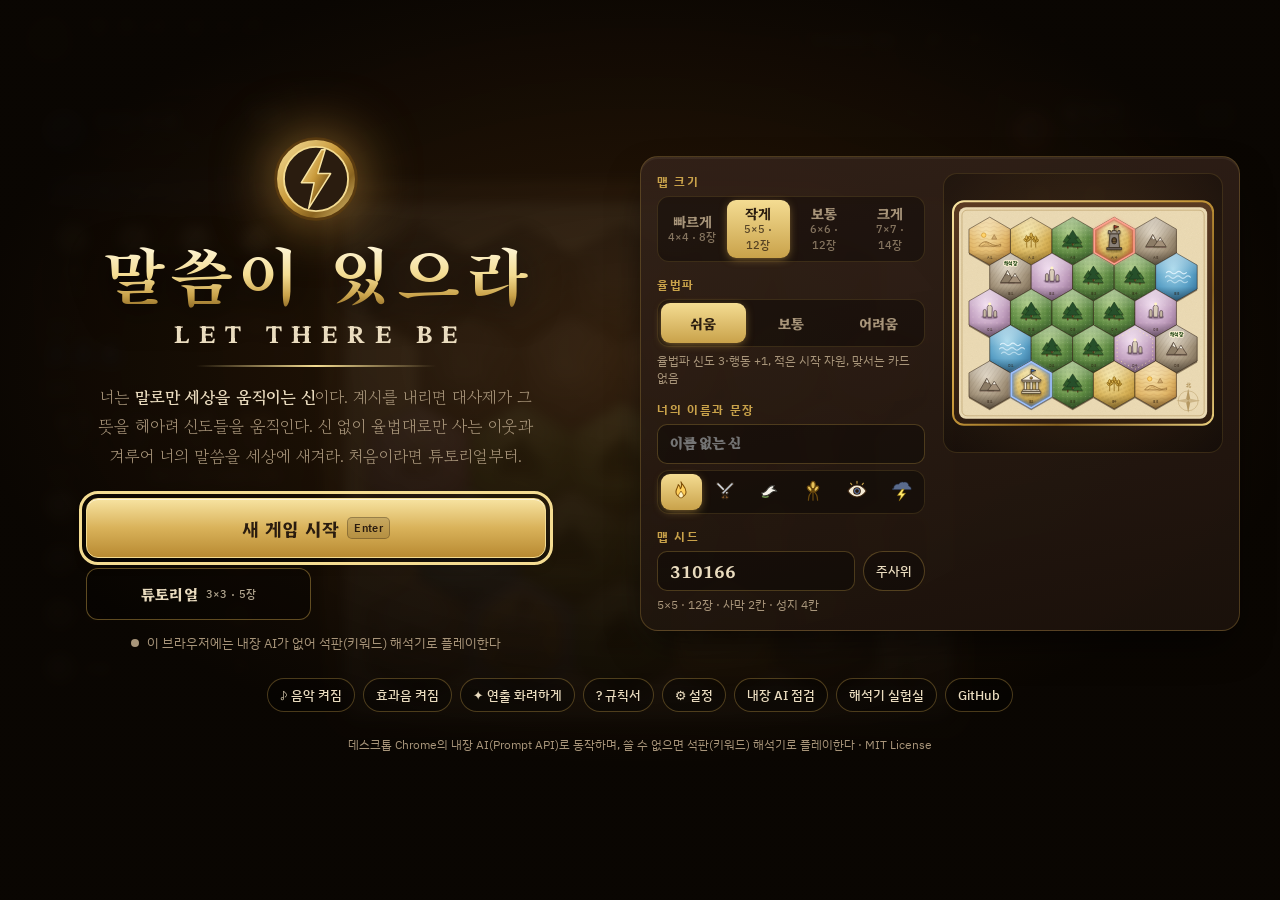
==== commit 969ce3b8: "Game: cache-bust for the judge gate and lesson guard Co-Authored-By: Claude Opus 5.5 <noreply@anthro" ====
--- a/game/index.html
+++ b/game/index.html
@@ -9,41 +9,41 @@
 <link rel="preconnect" href="https://fonts.gstatic.com" crossorigin>
 <link href="https://fonts.googleapis.com/css2?family=Song+Myung&family=Hahmlet:wght@400;500;600;700;800&family=Gowun+Batang:wght@400;700&family=IBM+Plex+Sans+KR:wght@400;500;600&display=swap" rel="stylesheet">
 <link rel="icon" href="../favicon.svg" type="image/svg+xml">
-<link rel="stylesheet" href="style.css?v=202610102310">
+<link rel="stylesheet" href="style.css?v=202610110040">
 <!-- 배포 후 브라우저가 옛 모듈을 쓰지 않도록 버전을 붙인다 (올릴 때 v를 바꾼다) -->
 <script type="importmap">
 {
   "imports": {
-    "../js/game/ai/judge.js": "../js/game/ai/judge.js?v=202610102310",
-    "../js/game/ai/judge-weights.js": "../js/game/ai/judge-weights.js?v=202610102310",
-    "../js/game/art.js": "../js/game/art.js?v=202610102310",
-    "../js/game/board.js": "../js/game/board.js?v=202610102310",
-    "../js/game/chronicle.js": "../js/game/chronicle.js?v=202610102310",
-    "../js/game/data.js": "../js/game/data.js?v=202610102310",
-    "../js/game/domain/index.js": "../js/game/domain/index.js?v=202610102310",
-    "../js/game/domain/info.js": "../js/game/domain/info.js?v=202610102310",
-    "../js/game/domain/kinds.js": "../js/game/domain/kinds.js?v=202610102310",
-    "../js/game/domain/resources.js": "../js/game/domain/resources.js?v=202610102310",
-    "../js/game/domain/seen.js": "../js/game/domain/seen.js?v=202610102310",
-    "../js/game/engine.js": "../js/game/engine.js?v=202610102310",
-    "../js/game/fx.js": "../js/game/fx.js?v=202610102310",
-    "../js/game/i18n.js": "../js/game/i18n.js?v=202610102310",
-    "../js/game/i18n/ko.js": "../js/game/i18n/ko.js?v=202610102310",
-    "../js/game/i18n/ko/data.js": "../js/game/i18n/ko/data.js?v=202610102310",
-    "../js/game/i18n/ko/engine.js": "../js/game/i18n/ko/engine.js?v=202610102310",
-    "../js/game/i18n/ko/grammar.js": "../js/game/i18n/ko/grammar.js?v=202610102310",
-    "../js/game/i18n/ko/interp.js": "../js/game/i18n/ko/interp.js?v=202610102310",
-    "../js/game/i18n/ko/shell.js": "../js/game/i18n/ko/shell.js?v=202610102310",
-    "../js/game/i18n/ko/story.js": "../js/game/i18n/ko/story.js?v=202610102310",
-    "../js/game/i18n/ko/ui.js": "../js/game/i18n/ko/ui.js?v=202610102310",
-    "../js/game/interpreter.js": "../js/game/interpreter.js?v=202610102310",
-    "../js/game/lore.js": "../js/game/lore.js?v=202610102310",
-    "../js/game/main.js": "../js/game/main.js?v=202610102310",
-    "../js/game/mapgen.js": "../js/game/mapgen.js?v=202610102310",
-    "../js/game/meta.js": "../js/game/meta.js?v=202610102310",
-    "../js/game/sound.js": "../js/game/sound.js?v=202610102310",
-    "../js/game/tutorial.js": "../js/game/tutorial.js?v=202610102310",
-    "../js/llm.js": "../js/llm.js?v=202610102310"
+    "../js/game/ai/judge.js": "../js/game/ai/judge.js?v=202610110040",
+    "../js/game/ai/judge-weights.js": "../js/game/ai/judge-weights.js?v=202610110040",
+    "../js/game/art.js": "../js/game/art.js?v=202610110040",
+    "../js/game/board.js": "../js/game/board.js?v=202610110040",
+    "../js/game/chronicle.js": "../js/game/chronicle.js?v=202610110040",
+    "../js/game/data.js": "../js/game/data.js?v=202610110040",
+    "../js/game/domain/index.js": "../js/game/domain/index.js?v=202610110040",
+    "../js/game/domain/info.js": "../js/game/domain/info.js?v=202610110040",
+    "../js/game/domain/kinds.js": "../js/game/domain/kinds.js?v=202610110040",
+    "../js/game/domain/resources.js": "../js/game/domain/resources.js?v=202610110040",
+    "../js/game/domain/seen.js": "../js/game/domain/seen.js?v=202610110040",
+    "../js/game/engine.js": "../js/game/engine.js?v=202610110040",
+    "../js/game/fx.js": "../js/game/fx.js?v=202610110040",
+    "../js/game/i18n.js": "../js/game/i18n.js?v=202610110040",
+    "../js/game/i18n/ko.js": "../js/game/i18n/ko.js?v=202610110040",
+    "../js/game/i18n/ko/data.js": "../js/game/i18n/ko/data.js?v=202610110040",
+    "../js/game/i18n/ko/engine.js": "../js/game/i18n/ko/engine.js?v=202610110040",
+    "../js/game/i18n/ko/grammar.js": "../js/game/i18n/ko/grammar.js?v=202610110040",
+    "../js/game/i18n/ko/interp.js": "../js/game/i18n/ko/interp.js?v=202610110040",
+    "../js/game/i18n/ko/shell.js": "../js/game/i18n/ko/shell.js?v=202610110040",
+    "../js/game/i18n/ko/story.js": "../js/game/i18n/ko/story.js?v=202610110040",
+    "../js/game/i18n/ko/ui.js": "../js/game/i18n/ko/ui.js?v=202610110040",
+    "../js/game/interpreter.js": "../js/game/interpreter.js?v=202610110040",
+    "../js/game/lore.js": "../js/game/lore.js?v=202610110040",
+    "../js/game/main.js": "../js/game/main.js?v=202610110040",
+    "../js/game/mapgen.js": "../js/game/mapgen.js?v=202610110040",
+    "../js/game/meta.js": "../js/game/meta.js?v=202610110040",
+    "../js/game/sound.js": "../js/game/sound.js?v=202610110040",
+    "../js/game/tutorial.js": "../js/game/tutorial.js?v=202610110040",
+    "../js/llm.js": "../js/llm.js?v=202610110040"
   }
 }
 </script>
@@ -181,6 +181,6 @@
   </div>
 </section>
 
-<script type="module" src="../js/game/main.js?v=202610102310"></script>
+<script type="module" src="../js/game/main.js?v=202610110040"></script>
 </body>
 </html>
